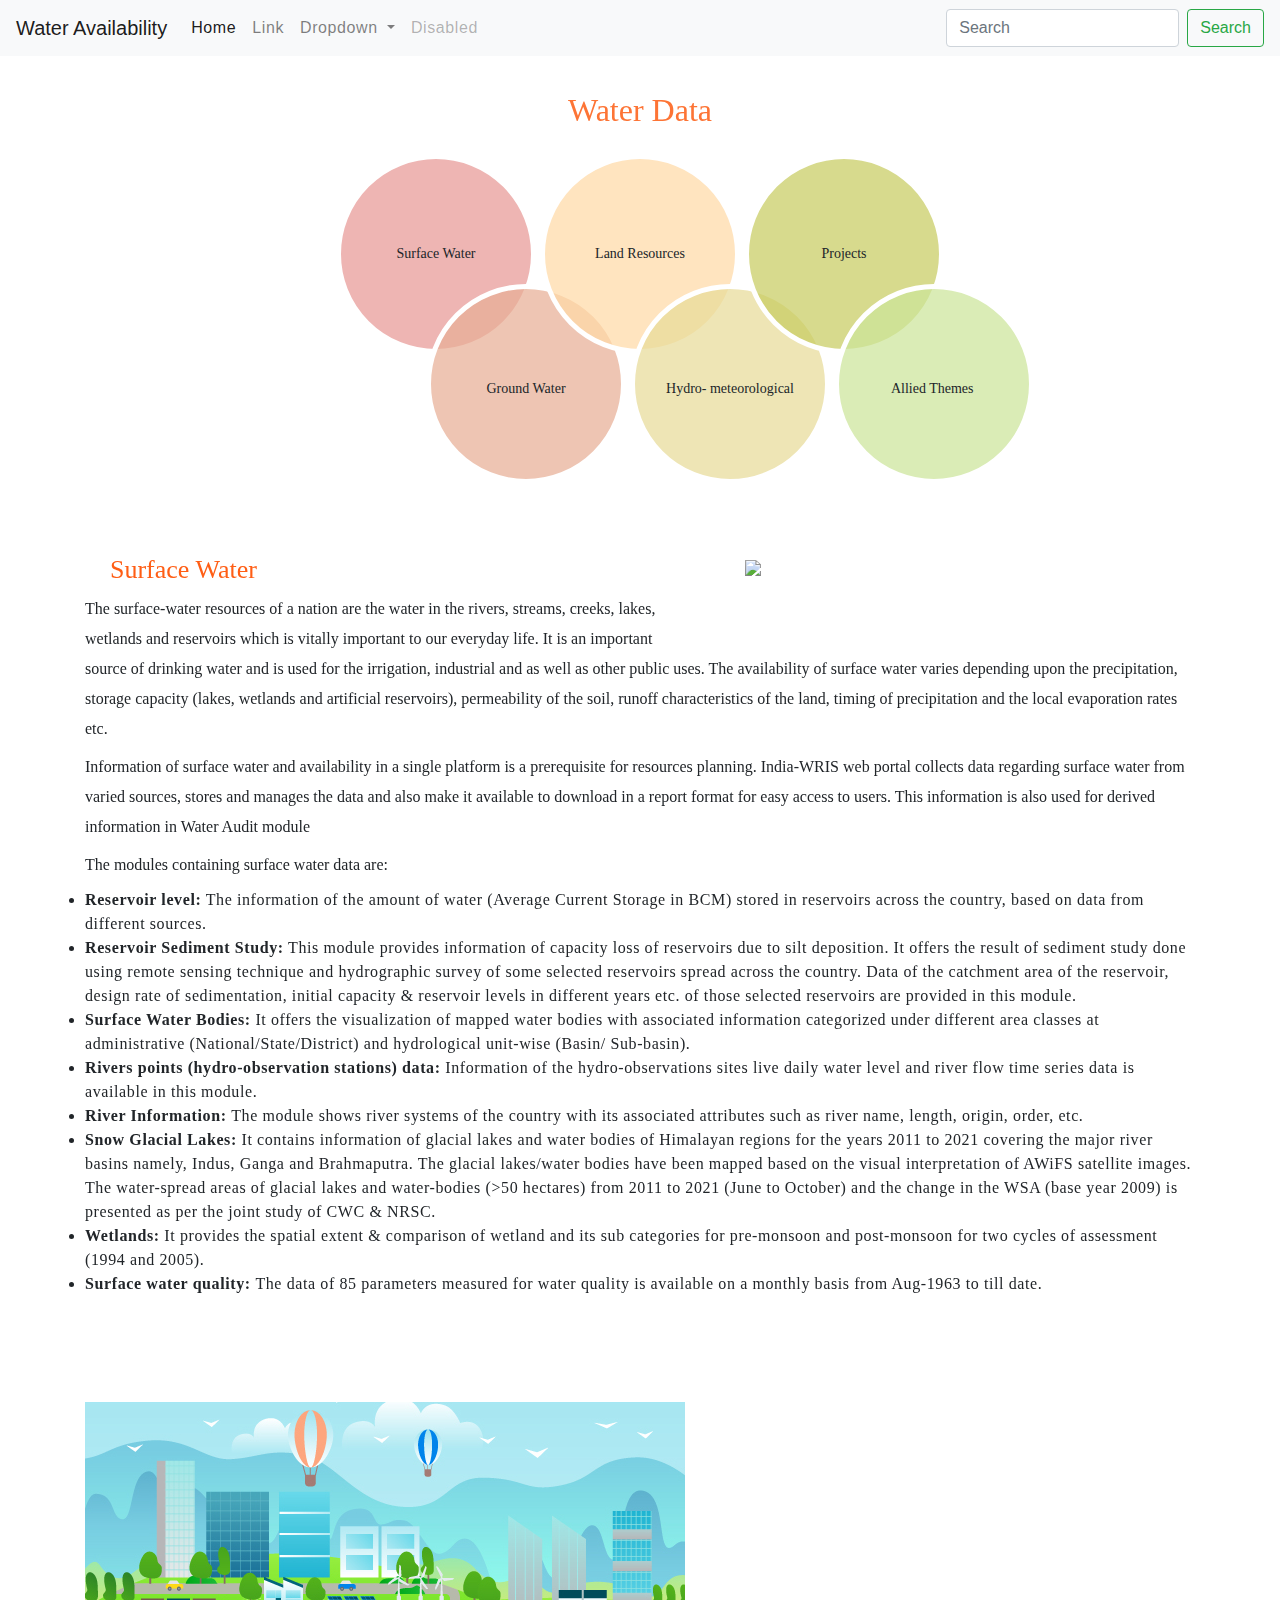
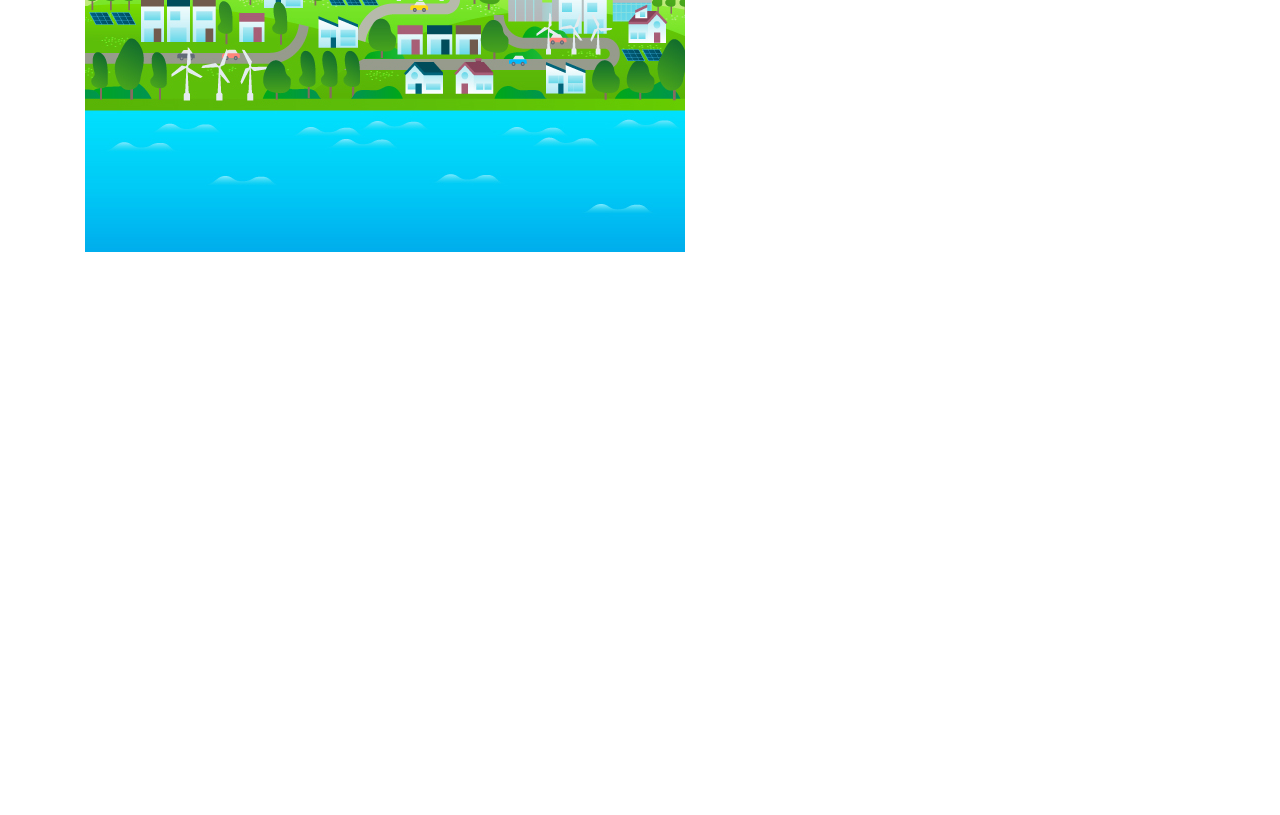
==== index.html @ 542f9ca6 "added groundwater section but not working properly. text are not visible" ====
<!DOCTYPE html>
<html lang="en">
<head>
    <meta charset="UTF-8">
    <meta name="viewport" content="width=device-width, initial-scale=1.0">
    <title>Water Availability</title>
    <link rel="stylesheet" href="styles.css">
    <!-- Bootstrap CSS -->
    <link href="https://stackpath.bootstrapcdn.com/bootstrap/4.5.2/css/bootstrap.min.css" rel="stylesheet">
</head>
<body>
    <!-- Original Navbar -->
    <nav class="navbar navbar-expand-lg navbar-light bg-light">
        <a class="navbar-brand" href="#">Water Availability</a>
        <button class="navbar-toggler" type="button" data-toggle="collapse" data-target="#navbarSupportedContent" aria-controls="navbarSupportedContent" aria-expanded="false" aria-label="Toggle navigation">
            <span class="navbar-toggler-icon"></span>
        </button>

        <div class="collapse navbar-collapse" id="navbarSupportedContent">
            <ul class="navbar-nav mr-auto">
                <li class="nav-item active">
                    <a class="nav-link" href="#">Home <span class="sr-only">(current)</span></a>
                </li>
                <li class="nav-item">
                    <a class="nav-link" href="#">Link</a>
                </li>
                <li class="nav-item dropdown">
                    <a class="nav-link dropdown-toggle" href="#" id="navbarDropdown" role="button" data-toggle="dropdown" aria-haspopup="true" aria-expanded="false">
                    Dropdown
                    </a>
                    <div class="dropdown-menu" aria-labelledby="navbarDropdown">
                        <a class="dropdown-item" href="#">Action</a>
                        <a class="dropdown-item" href="#">Another action</a>
                        <div class="dropdown-divider"></div>
                        <a class="dropdown-item" href="#">Something else here</a>
                    </div>
                </li>
                <li class="nav-item">
                    <a class="nav-link disabled" href="#">Disabled</a>
                </li>
            </ul>
            <form class="form-inline my-2 my-lg-0">
                <input class="form-control mr-sm-2" type="search" placeholder="Search" aria-label="Search">
                <button class="btn btn-outline-success my-2 my-sm-0" type="submit">Search</button>
            </form>
        </div>
    </nav>



    <!-- Image and text Navbar -->

    <section class="comonSection datapage" id="main-content">
        <div class="container">
        <div class="about-us">
        <h5 class="section-title h1 text-center mb-2 text-capitalize aos-init aos-animate" data-aos="fade-up" data-aos-once="true" xss="removed">Water Data</h5>
        
        <div class="waterdata-dynamic">
        <div class="firstwatercircle"><a>Surface Water</a> <a>Land Resources</a> <a>Projects</a></div>
        
        <div class="secondwatercircle"><a>Ground Water</a> <a>Hydro- meteorological</a> <a>Allied Themes&nbsp;</a></div>
        </div>
        
        <figure class="float-right ml-5 mb-2"><img src="assets/images/surface-water.jpg"></figure>
        
        <h5 class="section-title h1 text-left mb-2 text-capitalize aos-init aos-animate" data-aos="fade-up" data-aos-once="true" xss="removed">Surface Water</h5>
        
        <p class="welP text-left mb-2 resentFontPanel aos-init aos-animate" data-aos="fade-up" data-aos-once="true">The surface-water resources of a nation are the water in the rivers, streams, creeks, lakes, wetlands and reservoirs which is vitally important to our everyday life. It is an important source of drinking water and is used for the irrigation, industrial and as well as other public uses. The availability of surface water varies depending upon the precipitation, storage capacity (lakes, wetlands and artificial reservoirs), permeability of the soil, runoff characteristics of the land, timing of precipitation and the local evaporation rates etc.</p>
        
        <p class="welP text-left mb-2 resentFontPanel aos-init aos-animate" data-aos="fade-up" data-aos-once="true">Information of surface water and availability in a single platform is a prerequisite for resources planning. India-WRIS web portal collects data regarding surface water from varied sources, stores and manages the data and also make it available to download in a report format for easy access to users. This information is also used for derived information in Water Audit module</p>
        
        <p class="welP text-left mb-2 resentFontPanel aos-init aos-animate" data-aos="fade-up" data-aos-once="true">The modules containing surface water data are:</p>
        
        <ul class="orange_arrow pd-0">
         <li class="resentFontPanel aos-init aos-animate" data-aos="fade-up" data-aos-once="true"><b>Reservoir level:</b> The information of the amount of water (Average Current Storage in BCM) stored in reservoirs across the country, based on data from different sources.&nbsp;</li>
         <li class="resentFontPanel aos-init aos-animate" data-aos="fade-up" data-aos-once="true"><b>Reservoir Sediment Study:</b> This module provides information of capacity loss of reservoirs due to silt deposition. It offers the result of sediment study done using remote sensing technique and hydrographic survey of some selected reservoirs spread across the country. Data of the catchment area of the reservoir, design rate of sedimentation, initial capacity &amp; reservoir levels in different years etc. of those selected reservoirs are provided in this module.</li>
         <li class="resentFontPanel aos-init aos-animate" data-aos="fade-up" data-aos-once="true"><b>Surface Water Bodies:&nbsp;</b>It offers the visualization of mapped water bodies with associated information categorized under different area classes at administrative (National/State/District) and hydrological unit-wise (Basin/ Sub-basin).</li>
         <li class="resentFontPanel aos-init aos-animate" data-aos="fade-up" data-aos-once="true"><b>Rivers points (hydro-observation stations) data:&nbsp;</b>Information of the hydro-observations sites live daily water level and river flow time series data is available in this module.</li>
         <li class="resentFontPanel aos-init aos-animate" data-aos="fade-up" data-aos-once="true"><b>River Information:&nbsp;</b>The module shows river systems of the country with its associated attributes such as river name, length, origin, order, etc.</li>
         <li class="resentFontPanel aos-init aos-animate" data-aos="fade-up" data-aos-once="true"><b>Snow Glacial Lakes:&nbsp;</b>It contains information of glacial lakes and water bodies of Himalayan regions for the years 2011 to 2021 covering the major river basins namely, Indus, Ganga and Brahmaputra. The glacial lakes/water bodies have been mapped based on the visual interpretation of AWiFS satellite images. The water-spread areas of glacial lakes and water-bodies (&gt;50 hectares) from 2011 to 2021 (June to October) and the change in the WSA (base year 2009) is presented as per the joint study of CWC &amp; NRSC.</li>
         <li class="resentFontPanel aos-init aos-animate" data-aos="fade-up" data-aos-once="true"><b>Wetlands:&nbsp;</b>It provides the spatial extent &amp; comparison of wetland and its sub categories for pre-monsoon and post-monsoon for two cycles of assessment (1994 and 2005).</li>
         <li class="resentFontPanel aos-init aos-animate" data-aos="fade-up" data-aos-once="true"><b>Surface water quality:&nbsp;</b>The data of 85 parameters measured for water quality is available on a monthly basis from Aug-1963 to till date.</li>
        </ul>
        </div>
        </div>
        </section>

        <section class="groundwaterBG">
            <div class="container">
            <div class="about-us">
            <figure class="float-left mr-5 mb-2"><img src="ground_water1.jpg"></figure>
            
            <h5 class="section-title h1 text-left mb-2 text-capitalize aos-init" data-aos="fade-up" data-aos-once="true" xss="removed">Ground water</h5>
            
            <p class="welP text-left mb-2 resentFontPanel aos-init" data-aos="fade-up" data-aos-once="true">Groundwater, water that occurs below the surface of Earth, where it occupies all or part of the void spaces in soils or geologic strata. It is also called subsurface water to distinguish it from surface water.</p>
            
            <p class="welP text-left mb-2 resentFontPanel aos-init" data-aos="fade-up" data-aos-once="true">Groundwater is a secure source of supply and has always been used by most of the economic activities, particularly for urban supply and industrial use. As farmers invest in individual water supply, groundwater becomes a preferred resource option.</p>
            
            <p class="welP text-left mb-2 resentFontPanel aos-init" data-aos="fade-up" data-aos-once="true">Understanding and managing groundwater resources requires the integration of large amounts of high-quality data from different sources. India-WRIS platform serves the purpose of data collection, storage and dissemination of ground water resources through an integrated approach. This data on ground water is also used for derived information in Water Audit module.</p>
            
            <ul class="orange_arrow pd-0">
             <li class="text-white text-left resentFontPanel aos-init" data-aos="fade-up" data-aos-once="true"><b>Ground Water Level:</b> Station wise data populated by central and state ground water departments (CGWB, State-GW and other central agencies) through manual data entry/ telemetric sensors/ Mobile app is available. The data is sub-categorized into State-District-Station wise level report, Seasonal –Yearly – Monthly - Daily Fluctuation, and trends of water level. The live data is updated via telemetry stations. Data is accessed and made available in an integrated approach with WIMS.</li>
             <li class="text-white text-left resentFontPanel aos-init" data-aos="fade-up" data-aos-once="true"><b>Ground Water Quality:</b> Data on quality of ground water assessed with 85 parameters and is available on monthly and yearly basis for a period of May-2000 to till date.</li>
             <li class="text-white text-left resentFontPanel aos-init" data-aos="fade-up" data-aos-once="true"><b>Ground Water Resource </b><strong>Estimation</strong><b>:</b> Data shows the estimates of dynamic ground water resources in terms of annual replenishable ground water resources (recharge), annual ground water draft (utilization) and the percentage of utilization with respect to recharge (stage of development). The assessment units (blocks/watersheds/mandals/firkas) are categorized as Over Exploited, Critical, semi critical, Safe based on Stage of Ground Water Development (Utilization) and the long-term water level trend (generally for the period of 10 years). The GWRE data available for the period 2011, 2013, 2017 and 2020 assessed as per GEC-97 norms.</li>
             <li class="text-white text-left resentFontPanel aos-init" data-aos="fade-up" data-aos-once="true"><b>Groundwater Prospects:</b> This module provides the maps generated on 1:50000 scale, showing information regarding potential areas in terms of ground water availability (both quantity and quality).</li>
             <li class="text-white text-left resentFontPanel aos-init" data-aos="fade-up" data-aos-once="true"><b>Artificial Recharge Structure - Viewer:</b> ARS Module shows the information access of large database pertaining to artificial recharge structures of the country in a structured manner. This platform is designed to populate data related to country’s artificial recharge structures, has been upgraded to allow the approved CGWB users to enter data directly into the module using the login credentials developed and disseminate to public through WRIS web portal.</li>
             <li class="text-white text-left resentFontPanel aos-init" data-aos="fade-up" data-aos-once="true">
             <p><b>Aquifer system (2013):</b> Aquifer carries movable water and is the immediate sources of ground water. Information of country’s hydrogeological based classification into 14 Principal aquifers and 42 Major aquifers is available.</p>
             </li>
             <li class="text-white text-left resentFontPanel aos-init" data-aos="fade-up" data-aos-once="true">
             <p><b>Exploration details/Litholog:</b> The litholog data of 8177 bore locations with 21 parameters is available.</p>
             </li>
            </ul>
            </div>
            </div>
            </section>
    







    <!-- Bootstrap JS -->
    <script src="https://code.jquery.com/jquery-3.5.1.slim.min.js"></script>
    <script src="https://cdn.jsdelivr.net/npm/@popperjs/core@2.5.3/dist/umd/popper.min.js"></script>
    <script src="https://stackpath.bootstrapcdn.com/bootstrap/4.5.2/js/bootstrap.min.js"></script>
</body>
</html>
---- styles.css ----
body {
    font-family: Arial, sans-serif;
    margin: 0;
    padding: 0;
}

.navbar {
    background-color: #333;
    color: #fff;
    padding: 10px 20px;
    text-align: center;
}

.center-image {
    display: block;
    margin: auto;
    height: 50vh;
    width: 100%;
    object-fit: cover;

}



.quote-box {
    background-color: #f0f0f0;
    padding: 20px;
    text-align: center;
    margin-top: 20px;
}

.quote {
    font-family: 'Times New Roman', Times, serif;
    font-style: italic;
    color: #333;
    font-size: 18px;
    text-align: center;
}

.waterdata-dynamic {
    text-align: center;
    margin: 25px auto 0;
    display: table;
}

.comonSection {
    width: 100%;
    position: relative;
    padding: 35px 0;
    font-family: Cambria, Georgia, serif;
}

.waterdata-dynamic a {
    width: 200px;
    height: 200px;
    border-radius: 100px;
    color: #000;
    line-height: 200px;
    display: inline-block;
    background: #ffc800;
    text-decoration: none;
    font-size: 14px;
    word-break: break-all;
    transition: all 0.5s ease;
    border: 5px solid #fff;
}


.waterdata-dynamic .firstwatercircle a:nth-child(2) {
    background: rgb(255 217 166 / 72%);
    z-index: 1;
    position: relative;
}
.waterdata-dynamic a:hover {
    transform: scale(1.1);
}
.waterdata-dynamic .firstwatercircle a {
    line-height: 190px;
}
a:not([href]):hover {
    color: inherit;
    text-decoration: none;
}
a, a:hover {
    text-decoration: none;
    outline: 0;
}
a:not([href]) {
    color: inherit;
    text-decoration: none;
}
a:hover {
    color: #0056b3;
    text-decoration: underline;
}

.waterdata-dynamic .firstwatercircle a:nth-child(1) {
    background: rgb(232 152 150 / 72%);
}

.waterdata-dynamic .firstwatercircle a:nth-child(3) {
    background: rgba(199, 204, 97, 0.72);
    position: relative;
    z-index: 3;
}

.secondwatercircle {
    position: relative;
    top: -70px;
    left: 90px;
}

.waterdata-dynamic .secondwatercircle a:nth-child(1) {
    background: rgb(232 174 149 / 72%);
}
.waterdata-dynamic .secondwatercircle a:nth-child(2) {
    background: rgb(232 219 152 / 72%);
    z-index: 2;
    position: relative;
}
.waterdata-dynamic .secondwatercircle a:nth-child(3) {
    background: rgb(204 228 154 / 72%);
    position: relative;
    z-index: 4;
}


html, body, div, span, applet, object, iframe, h1, h2, h3, h4, h5, h6, p, blockquote, pre, a, abbr, acronym, address, big, cite, code, del, dfn, em, font, img, ins, kbd, q, s, samp, small, strike, strong, sub, sup, tt, var, dl, dt, dd, ol, ul, li, fieldset, form, label, legend, caption, tbody, tfoot, thead, tr, th, td {
    font-weight: 500;
    margin: 0;
    padding: 0;
    letter-spacing: 0.6;
}
* {
    -webkit-box-sizing: border-box;
    -moz-box-sizing: border-box;
    box-sizing: border-box;
    position: relative;
}
*, :after, :before {
    box-sizing: inherit;
}
*, ::after, ::before {
    box-sizing: border-box;
}

div {
    display: block;
    unicode-bidi: isolate;
}
.comonSection {
    width: 100%;
    position: relative;
    padding: 35px 0;
    font-family: Cambria, Georgia, serif;
}
body {
    font-family: 'Playfair Display', serif;
    background-color: #ececec;
    float: left;
    position: relative;
    width: 100%;
    color: #000;
    margin: 0;
    font-size: 16px;
}

body {
    margin: 0;
    font-family: -apple-system, BlinkMacSystemFont, "Segoe UI", Roboto, "Helvetica Neue", Arial, "Noto Sans", sans-serif, "Apple Color Emoji", "Segoe UI Emoji", "Segoe UI Symbol", "Noto Color Emoji";
    font-size: 1rem;
    font-weight: 400;
    line-height: 1.5;
    color: #212529;
    text-align: left;
    background-color: #fff;
}
:root {
    --blue: #007bff;
    --indigo: #6610f2;
    --purple: #6f42c1;
    --pink: #e83e8c;
    --red: #dc3545;
    --orange: #fd7e14;
    --yellow: #ffc107;
    --green: #28a745;
    --teal: #20c997;
    --cyan: #17a2b8;
    --white: #fff;
    --gray: #6c757d;
    --gray-dark: #343a40;
    --primary: #007bff;
    --secondary: #6c757d;
    --success: #28a745;
    --info: #17a2b8;
    --warning: #ffc107;
    --danger: #dc3545;
    --light: #f8f9fa;
    --dark: #343a40;
    --breakpoint-xs: 0;
    --breakpoint-sm: 576px;
    --breakpoint-md: 768px;
    --breakpoint-lg: 1025px;
    --breakpoint-xl: 1200px;
    --font-family-sans-serif: -apple-system, BlinkMacSystemFont, "Segoe UI", Roboto, "Helvetica Neue", Arial, "Noto Sans", sans-serif, "Apple Color Emoji", "Segoe UI Emoji", "Segoe UI Symbol", "Noto Color Emoji";
    --font-family-monospace: SFMono-Regular, Menlo, Monaco, Consolas, "Liberation Mono", "Courier New", monospace;
}
injected stylesheet
:host, :root {
    --rem: 16;
}
html {
    font-family: sans-serif;
    line-height: 1.15;
    -webkit-text-size-adjust: 100%;
    -webkit-tap-highlight-color: transparent;
}
*, :after, :before {
    box-sizing: inherit;
}
*, ::after, ::before {
    box-sizing: border-box;
}
*, :after, :before {
    box-sizing: inherit;
}
*, ::after, ::before {
    box-sizing: border-box;
}

h5.section-title.h1.text-left.mb-2.text-capitalize {
    font-size: 26px;
    color: #ff5e15;
    margin-left: 25px;
}
[data-aos^=fade][data-aos^=fade].aos-animate {
    opacity: 1;
    transform: translateZ(0);
}
h5.section-title.h1 {
    color: #fd7435;
}
[data-aos][data-aos][data-aos-easing=linear], body[data-aos-easing=linear] [data-aos] {
    transition-timing-function: cubic-bezier(.25,.25,.75,.75);
}
[data-aos][data-aos][data-aos-duration="600"], body[data-aos-duration="600"] [data-aos] {
    transition-duration: .6s;
}
[data-aos^=fade][data-aos^=fade] {
    opacity: 0;
    transition-property: opacity, transform;
}

[data-aos^=fade][data-aos^=fade].aos-animate {
    opacity: 1;
    transform: translateZ(0);
}
[data-aos][data-aos][data-aos-easing=linear], body[data-aos-easing=linear] [data-aos] {
    transition-timing-function: cubic-bezier(.25,.25,.75,.75);
}
[data-aos][data-aos][data-aos-duration="600"], body[data-aos-duration="600"] [data-aos] {
    transition-duration: .6s;
}
[data-aos^=fade][data-aos^=fade] {
    opacity: 0;
    transition-property: opacity, transform;
}
.resentFontPanel {
    font-family: Cambria, Georgia, serif;
}
.welP {
    font-size: 16px;
    text-align: justify !important;
    line-height: 30px;
    letter-spacing: 0;
}

[data-aos=fade-up] {
    transform: translate3d(0, 100px, 0);
}
.text-left {
    text-align: left !important;
}
.mb-2, .my-2 {
    margin-bottom: .5rem !important;
}
p {
    margin: 0 0 10px;
}
p, ul li {
    font-size: 16px;
    letter-spacing: .6px;
    font-weight: 500;
}

html, body, div, span, applet, object, iframe, h1, h2, h3, h4, h5, h6, p, blockquote, pre, a, abbr, acronym, address, big, cite, code, del, dfn, em, font, img, ins, kbd, q, s, samp, small, strike, strong, sub, sup, tt, var, dl, dt, dd, ol, ul, li, fieldset, form, label, legend, caption, tbody, tfoot, thead, tr, th, td {
    font-weight: 500;
    margin: 25;
    padding: 0;
    letter-spacing: 0.6;
}
p {
    margin-top: 0;
    margin-bottom: 1rem;
}
* {
    -webkit-box-sizing: border-box;
    -moz-box-sizing: border-box;
    box-sizing: border-box;
    position: relative;
}
*, :after, :before {
    box-sizing: inherit;
}
*, ::after, ::before {
    box-sizing: border-box;
}
user agent stylesheet
p {
    display: block;
    margin-block-start: 1em;
    margin-block-end: 1em;
    margin-inline-start: 0px;
    margin-inline-end: 0px;
    unicode-bidi: isolate;
}
p {
    display: block;
    margin-block-start: 1em;
    margin-block-end: 1em;
    margin-inline-start: 0px;
    margin-inline-end: 0px;
    unicode-bidi: isolate;
}

.groundwaterBG {
    background: -webkit-linear-gradient(rgba(0, 11, 51, 0.72), rgba(0, 11, 51, 0.72)), url(../images/groundwaterbg.jpg);
    background-size: cover;
    color: #fff;
    width: 100%;
    position: relative;
    padding: 55px 0 35px 0;
    background-attachment: fixed;
    text-align: center;
    clear: both;
}
article, aside, figcaption, figure, footer, header, hgroup, main, nav, section {
    display: block;
}
* {
    -webkit-box-sizing: border-box;
    -moz-box-sizing: border-box;
    box-sizing: border-box;
    position: relative;
}
*, :after, :before {
    box-sizing: inherit;
}
*, ::after, ::before {
    box-sizing: border-box;
}
section {
    display: block;
    unicode-bidi: isolate;
}


.container {
    width: 100%;
    padding-right: 15px;
    padding-left: 15px;
    margin-right: auto;
    margin-left: auto;
}

html, body, div, span, applet, object, iframe, h1, h2, h3, h4, h5, h6, p, blockquote, pre, a, abbr, acronym, address, big, cite, code, del, dfn, em, font, img, ins, kbd, q, s, samp, small, strike, strong, sub, sup, tt, var, dl, dt, dd, ol, ul, li, fieldset, form, label, legend, caption, tbody, tfoot, thead, tr, th, td {
    font-weight: 500;
    margin: 0;
    padding: 0;
    letter-spacing: 0.6;
}
* {
    -webkit-box-sizing: border-box;
    -moz-box-sizing: border-box;
    box-sizing: border-box;
    position: relative;
}
*, :after, :before {
    box-sizing: inherit;
}
*, ::after, ::before {
    box-sizing: border-box;
}
user agent stylesheet
div {
    display: block;
    unicode-bidi: isolate;
}
html, body, div, span, applet, object, iframe, h1, h2, h3, h4, h5, h6, p, blockquote, pre, a, abbr, acronym, address, big, cite, code, del, dfn, em, font, img, ins, kbd, q, s, samp, small, strike, strong, sub, sup, tt, var, dl, dt, dd, ol, ul, li, fieldset, form, label, legend, caption, tbody, tfoot, thead, tr, th, td {
    font-weight: 500;
    margin: 0;
    padding: 0;
    letter-spacing: 0.6;
}
* {
    -webkit-box-sizing: border-box;
    -moz-box-sizing: border-box;
    box-sizing: border-box;
    position: relative;
}
*, :after, :before {
    box-sizing: inherit;
}
*, ::after, ::before {
    box-sizing: border-box;
}
user agent stylesheet
div {
    display: block;
    unicode-bidi: isolate;
}

.about-us figure {
    padding: 0 40px 40px 0;
    width: 450px;
    transition: all 0.5s ease;
    z-index: 1;
    position: relative;
}
.mr-5, .mx-5 {
    margin-right: 3rem !important;
}
.mb-2, .my-2 {
    margin-bottom: .5rem !important;
}
.float-left {
    float: left !important;
}
figure {
    margin: 0 0 1rem;
}
article, aside, figcaption, figure, footer, header, hgroup, main, nav, section {
    display: block;
}
* {
    -webkit-box-sizing: border-box;
    -moz-box-sizing: border-box;
    box-sizing: border-box;
    position: relative;
}
*, :after, :before {
    box-sizing: inherit;
}
*, ::after, ::before {
    box-sizing: border-box;
}
user agent stylesheet
figure {
    display: block;
    margin-block-start: 1em;
    margin-block-end: 1em;
    margin-inline-start: 40px;
    margin-inline-end: 40px;
    unicode-bidi: isolate;
}
h5.section-title.h1.text-left.mb-2.text-capitalize {
    font-size: 26px;
    color: #ff5e15;
}

[data-aos^=fade][data-aos^=fade].aos-animate {
    opacity: 1;
    transform: translateZ(0);
}
h5.section-title.h1 {
    color: #fd7435;
}
[data-aos][data-aos][data-aos-easing=linear], body[data-aos-easing=linear] [data-aos] {
    transition-timing-function: cubic-bezier(.25,.25,.75,.75);
}
[data-aos][data-aos][data-aos-duration="600"], body[data-aos-duration="600"] [data-aos] {
    transition-duration: .6s;
}
[data-aos^=fade][data-aos^=fade] {
    opacity: 0;
    transition-property: opacity, transform;
}
section .section-title {
    text-align: center;
    color: #000000;
    margin-bottom: 30px;
    font-size: 32px;
    text-transform: uppercase;
}
[data-aos=fade-up] {
    transform: translate3d(0, 100px, 0);
}
.text-capitalize {
    text-transform: capitalize !important;
}
.text-left {
    text-align: left !important;
}
.mb-2, .my-2 {
    margin-bottom: .5rem !important;
}
.h1, h1 {
    font-size: 2.5rem;
}
.h1, .h2, .h3, .h4, .h5, .h6, h1, h2, h3, h4, h5, h6 {
    margin-bottom: .5rem;
    font-weight: 500;
    line-height: 1.2;
}
html, body, div, span, applet, object, iframe, h1, h2, h3, h4, h5, h6, p, blockquote, pre, a, abbr, acronym, address, big, cite, code, del, dfn, em, font, img, ins, kbd, q, s, samp, small, strike, strong, sub, sup, tt, var, dl, dt, dd, ol, ul, li, fieldset, form, label, legend, caption, tbody, tfoot, thead, tr, th, td {
    font-weight: 500;
    margin: 0;
    padding: 0;
    letter-spacing: 0.6;
}
.h5, h5 {
    font-size: 1.25rem;
}
h1, h2, h3, h4, h5, h6 {
    margin-top: 0;
    margin-bottom: .5rem;
}
* {
    -webkit-box-sizing: border-box;
    -moz-box-sizing: border-box;
    box-sizing: border-box;
    position: relative;
}
*, :after, :before {
    box-sizing: inherit;
}
*, ::after, ::before {
    box-sizing: border-box;
}
h5 {
    display: block;
    font-size: 0.83em;
    margin-block-start: 1.67em;
    margin-block-end: 1.67em;
    margin-inline-start: 0px;
    margin-inline-end: 0px;
    font-weight: bold;
    unicode-bidi: isolate;
}

[data-aos^=fade][data-aos^=fade].aos-animate {
    opacity: 1;
    transform: translateZ(0);
}
[data-aos][data-aos][data-aos-easing=linear], body[data-aos-easing=linear] [data-aos] {
    transition-timing-function: cubic-bezier(.25,.25,.75,.75);
}
[data-aos][data-aos][data-aos-duration="600"], body[data-aos-duration="600"] [data-aos] {
    transition-duration: .6s;
}
[data-aos^=fade][data-aos^=fade] {
    opacity: 0;
    transition-property: opacity, transform;
}
.resentFontPanel {
    font-family: Cambria, Georgia, serif;
}
.welP {
    font-size: 16px;
    text-align: justify !important;
    line-height: 30px;
    letter-spacing: 0;
}
[data-aos=fade-up] {
    transform: translate3d(0, 100px, 0);
}
.text-left {
    text-align: left !important;
}
.mb-2, .my-2 {
    margin-bottom: .5rem !important;
}
p {
    margin: 0 0 10px;
}
p, ul li {
    font-size: 16px;
    letter-spacing: .6px;
    font-weight: 500;
}
html, body, div, span, applet, object, iframe, h1, h2, h3, h4, h5, h6, p, blockquote, pre, a, abbr, acronym, address, big, cite, code, del, dfn, em, font, img, ins, kbd, q, s, samp, small, strike, strong, sub, sup, tt, var, dl, dt, dd, ol, ul, li, fieldset, form, label, legend, caption, tbody, tfoot, thead, tr, th, td {
    font-weight: 500;
    margin: 0;
    padding: 0;
    letter-spacing: 0.6;
}
p {
    margin-top: 0;
    margin-bottom: 1rem;
}
* {
    -webkit-box-sizing: border-box;
    -moz-box-sizing: border-box;
    box-sizing: border-box;
    position: relative;
}
*, :after, :before {
    box-sizing: inherit;
}
*, ::after, ::before {
    box-sizing: border-box;
}
user agent stylesheet
p {
    display: block;
    margin-block-start: 1em;
    margin-block-end: 1em;
    margin-inline-start: 0px;
    margin-inline-end: 0px;
    unicode-bidi: isolate;
}



user agent stylesheet
section {
    display: block;
    unicode-bidi: isolate;
}
html, body, div, span, applet, object, iframe, h1, h2, h3, h4, h5, h6, p, blockquote, pre, a, abbr, acronym, address, big, cite, code, del, dfn, em, font, img, ins, kbd, q, s, samp, small, strike, strong, sub, sup, tt, var, dl, dt, dd, ol, ul, li, fieldset, form, label, legend, caption, tbody, tfoot, thead, tr, th, td {
    font-weight: 500;
    margin: 0;
    padding: 0;
    letter-spacing: 0.6;
}
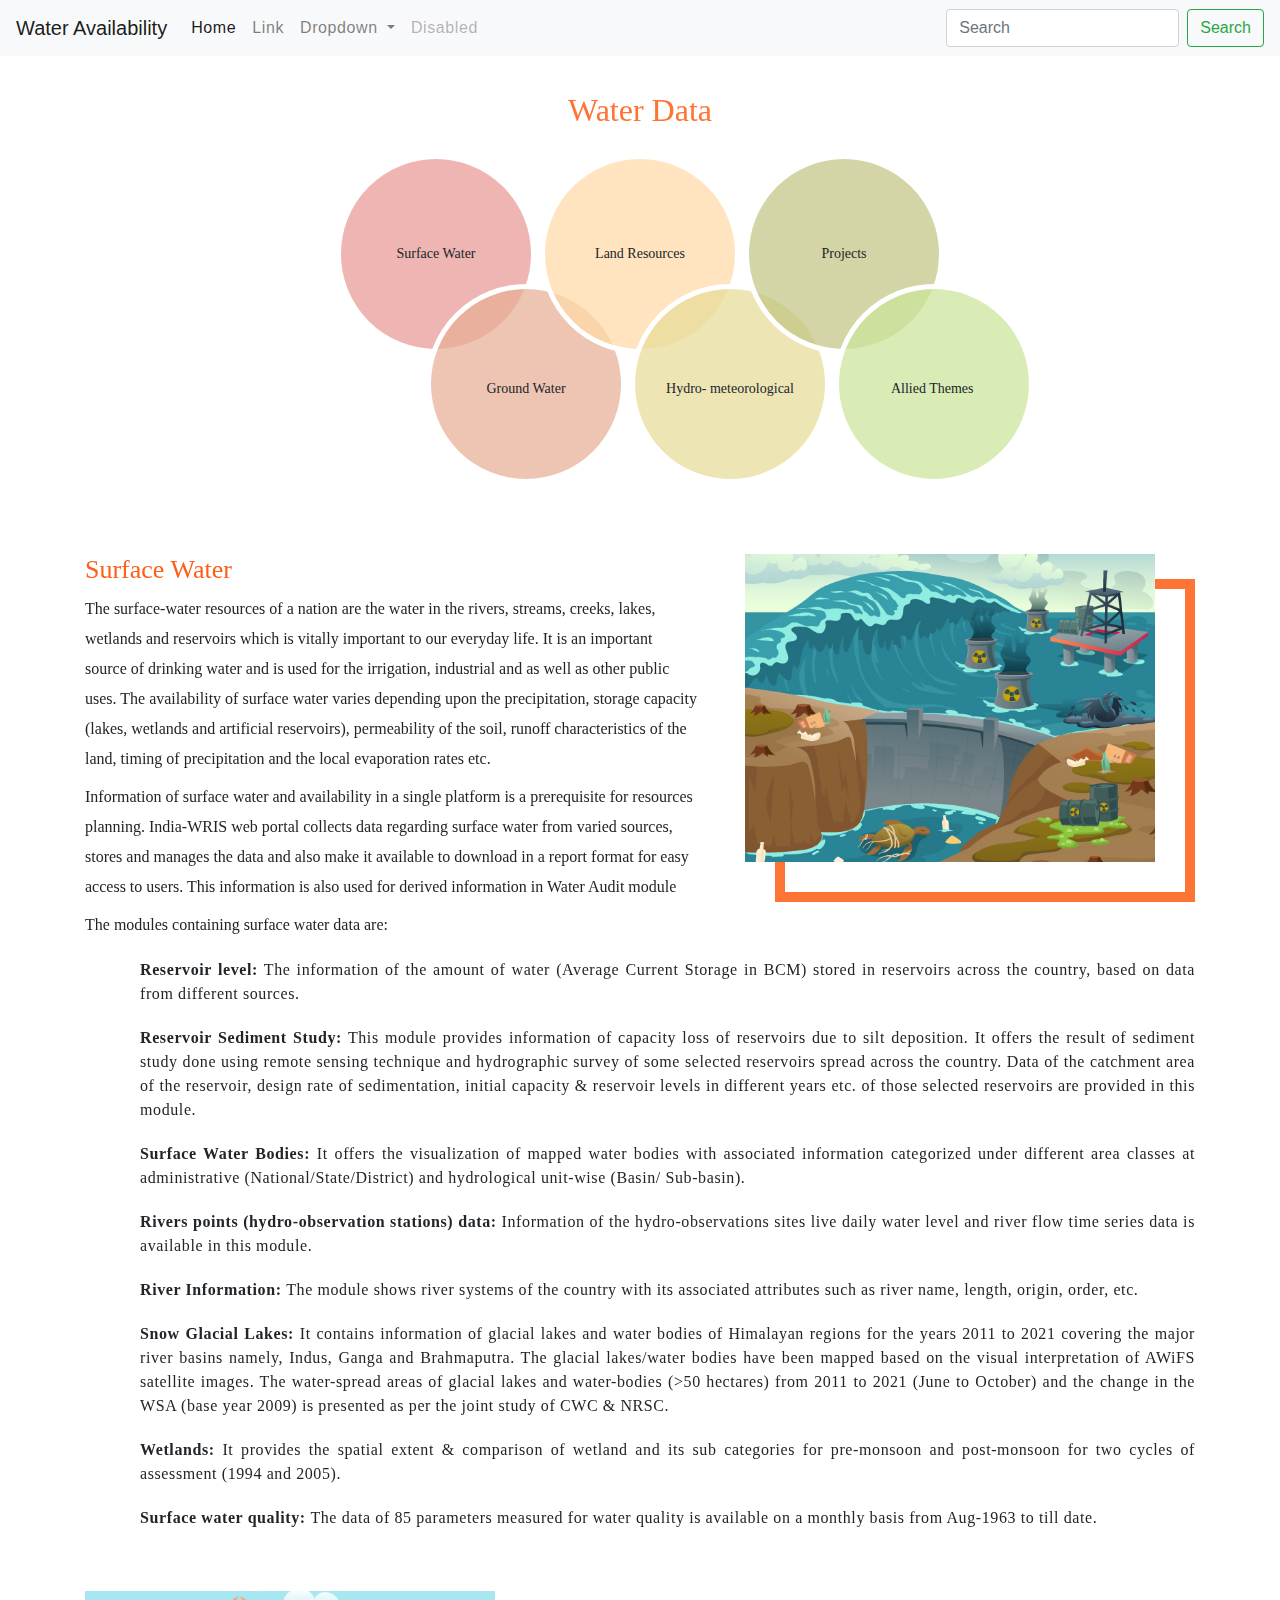
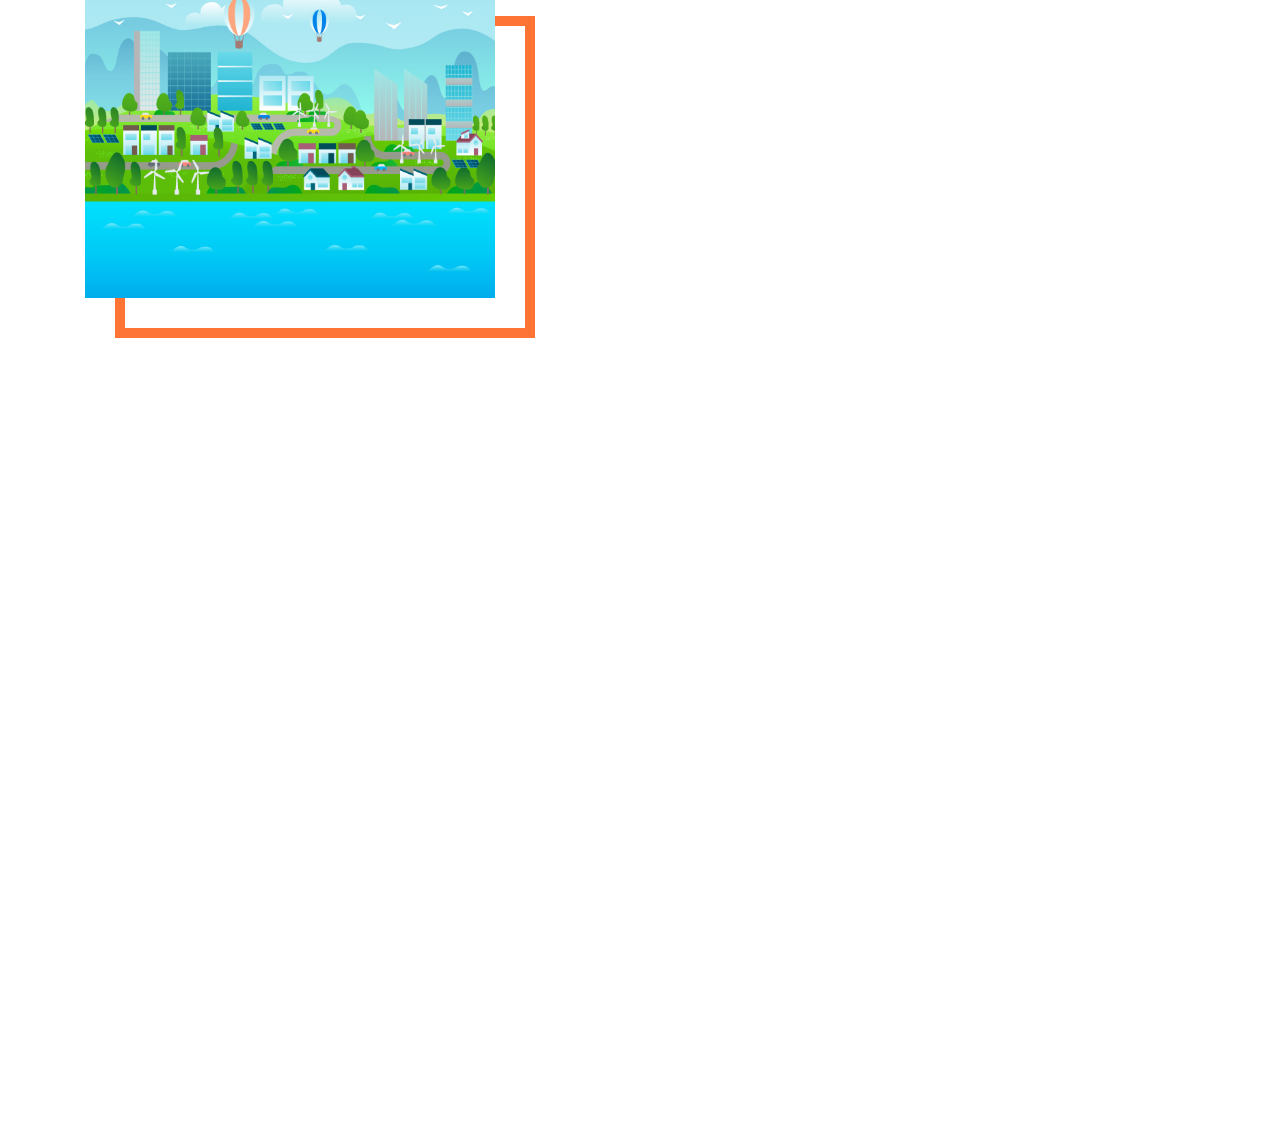
==== commit 0bd3406a: "rewrote the css part but the first navigation bar color is missing and so as the front image. but co" ====
--- a/index.html
+++ b/index.html
@@ -4,9 +4,18 @@
     <meta charset="UTF-8">
     <meta name="viewport" content="width=device-width, initial-scale=1.0">
     <title>Water Availability</title>
+    
+    <style type="text/css">.swal-icon--error{border-color:#f27474;-webkit-animation:animateErrorIcon .5s;animation:animateErrorIcon .5s}.swal-icon--error__x-mark{position:relative;display:block;-webkit-animation:animateXMark .5s;animation:animateXMark .5s}.swal-icon--error__line{position:absolute;height:5px;width:47px;background-color:#f27474;display:block;top:37px;border-radius:2px}.swal-icon--error__line--left{-webkit-transform:rotate(45deg);transform:rotate(45deg);left:17px}.swal-icon--error__line--right{-webkit-transform:rotate(-45deg);transform:rotate(-45deg);right:16px}@-webkit-keyframes animateErrorIcon{0%{-webkit-transform:rotateX(100deg);transform:rotateX(100deg);opacity:0}to{-webkit-transform:rotateX(0deg);transform:rotateX(0deg);opacity:1}}@keyframes animateErrorIcon{0%{-webkit-transform:rotateX(100deg);transform:rotateX(100deg);opacity:0}to{-webkit-transform:rotateX(0deg);transform:rotateX(0deg);opacity:1}}@-webkit-keyframes animateXMark{0%{-webkit-transform:scale(.4);transform:scale(.4);margin-top:26px;opacity:0}50%{-webkit-transform:scale(.4);transform:scale(.4);margin-top:26px;opacity:0}80%{-webkit-transform:scale(1.15);transform:scale(1.15);margin-top:-6px}to{-webkit-transform:scale(1);transform:scale(1);margin-top:0;opacity:1}}@keyframes animateXMark{0%{-webkit-transform:scale(.4);transform:scale(.4);margin-top:26px;opacity:0}50%{-webkit-transform:scale(.4);transform:scale(.4);margin-top:26px;opacity:0}80%{-webkit-transform:scale(1.15);transform:scale(1.15);margin-top:-6px}to{-webkit-transform:scale(1);transform:scale(1);margin-top:0;opacity:1}}.swal-icon--warning{border-color:#f8bb86;-webkit-animation:pulseWarning .75s infinite alternate;animation:pulseWarning .75s infinite alternate}.swal-icon--warning__body{width:5px;height:47px;top:10px;border-radius:2px;margin-left:-2px}.swal-icon--warning__body,.swal-icon--warning__dot{position:absolute;left:50%;background-color:#f8bb86}.swal-icon--warning__dot{width:7px;height:7px;border-radius:50%;margin-left:-4px;bottom:-11px}@-webkit-keyframes pulseWarning{0%{border-color:#f8d486}to{border-color:#f8bb86}}@keyframes pulseWarning{0%{border-color:#f8d486}to{border-color:#f8bb86}}.swal-icon--success{border-color:#a5dc86}.swal-icon--success:after,.swal-icon--success:before{content:"";border-radius:50%;position:absolute;width:60px;height:120px;background:#fff;-webkit-transform:rotate(45deg);transform:rotate(45deg)}.swal-icon--success:before{border-radius:120px 0 0 120px;top:-7px;left:-33px;-webkit-transform:rotate(-45deg);transform:rotate(-45deg);-webkit-transform-origin:60px 60px;transform-origin:60px 60px}.swal-icon--success:after{border-radius:0 120px 120px 0;top:-11px;left:30px;-webkit-transform:rotate(-45deg);transform:rotate(-45deg);-webkit-transform-origin:0 60px;transform-origin:0 60px;-webkit-animation:rotatePlaceholder 4.25s ease-in;animation:rotatePlaceholder 4.25s ease-in}.swal-icon--success__ring{width:80px;height:80px;border:4px solid hsla(98,55%,69%,.2);border-radius:50%;box-sizing:content-box;position:absolute;left:-4px;top:-4px;z-index:2}.swal-icon--success__hide-corners{width:5px;height:90px;background-color:#fff;padding:1px;position:absolute;left:28px;top:8px;z-index:1;-webkit-transform:rotate(-45deg);transform:rotate(-45deg)}.swal-icon--success__line{height:5px;background-color:#a5dc86;display:block;border-radius:2px;position:absolute;z-index:2}.swal-icon--success__line--tip{width:25px;left:14px;top:46px;-webkit-transform:rotate(45deg);transform:rotate(45deg);-webkit-animation:animateSuccessTip .75s;animation:animateSuccessTip .75s}.swal-icon--success__line--long{width:47px;right:8px;top:38px;-webkit-transform:rotate(-45deg);transform:rotate(-45deg);-webkit-animation:animateSuccessLong .75s;animation:animateSuccessLong .75s}@-webkit-keyframes rotatePlaceholder{0%{-webkit-transform:rotate(-45deg);transform:rotate(-45deg)}5%{-webkit-transform:rotate(-45deg);transform:rotate(-45deg)}12%{-webkit-transform:rotate(-405deg);transform:rotate(-405deg)}to{-webkit-transform:rotate(-405deg);transform:rotate(-405deg)}}@keyframes rotatePlaceholder{0%{-webkit-transform:rotate(-45deg);transform:rotate(-45deg)}5%{-webkit-transform:rotate(-45deg);transform:rotate(-45deg)}12%{-webkit-transform:rotate(-405deg);transform:rotate(-405deg)}to{-webkit-transform:rotate(-405deg);transform:rotate(-405deg)}}@-webkit-keyframes animateSuccessTip{0%{width:0;left:1px;top:19px}54%{width:0;left:1px;top:19px}70%{width:50px;left:-8px;top:37px}84%{width:17px;left:21px;top:48px}to{width:25px;left:14px;top:45px}}@keyframes animateSuccessTip{0%{width:0;left:1px;top:19px}54%{width:0;left:1px;top:19px}70%{width:50px;left:-8px;top:37px}84%{width:17px;left:21px;top:48px}to{width:25px;left:14px;top:45px}}@-webkit-keyframes animateSuccessLong{0%{width:0;right:46px;top:54px}65%{width:0;right:46px;top:54px}84%{width:55px;right:0;top:35px}to{width:47px;right:8px;top:38px}}@keyframes animateSuccessLong{0%{width:0;right:46px;top:54px}65%{width:0;right:46px;top:54px}84%{width:55px;right:0;top:35px}to{width:47px;right:8px;top:38px}}.swal-icon--info{border-color:#c9dae1}.swal-icon--info:before{width:5px;height:29px;bottom:17px;border-radius:2px;margin-left:-2px}.swal-icon--info:after,.swal-icon--info:before{content:"";position:absolute;left:50%;background-color:#c9dae1}.swal-icon--info:after{width:7px;height:7px;border-radius:50%;margin-left:-3px;top:19px}.swal-icon{width:80px;height:80px;border-width:4px;border-style:solid;border-radius:50%;padding:0;position:relative;box-sizing:content-box;margin:20px auto}.swal-icon:first-child{margin-top:32px}.swal-icon--custom{width:auto;height:auto;max-width:100%;border:none;border-radius:0}.swal-icon img{max-width:100%;max-height:100%}.swal-title{color:rgba(0,0,0,.65);font-weight:600;text-transform:none;position:relative;display:block;padding:13px 16px;font-size:27px;line-height:normal;text-align:center;margin-bottom:0}.swal-title:first-child{margin-top:26px}.swal-title:not(:first-child){padding-bottom:0}.swal-title:not(:last-child){margin-bottom:13px}.swal-text{font-size:16px;position:relative;float:none;line-height:normal;vertical-align:top;text-align:left;display:inline-block;margin:0;padding:0 10px;font-weight:400;color:rgba(0,0,0,.64);max-width:calc(100% - 20px);overflow-wrap:break-word;box-sizing:border-box}.swal-text:first-child{margin-top:45px}.swal-text:last-child{margin-bottom:45px}.swal-footer{text-align:right;padding-top:13px;margin-top:13px;padding:13px 16px;border-radius:inherit;border-top-left-radius:0;border-top-right-radius:0}.swal-button-container{margin:5px;display:inline-block;position:relative}.swal-button{background-color:#7cd1f9;color:#fff;border:none;box-shadow:none;border-radius:5px;font-weight:600;font-size:14px;padding:10px 24px;margin:0;cursor:pointer}.swal-button:not([disabled]):hover{background-color:#78cbf2}.swal-button:active{background-color:#70bce0}.swal-button:focus{outline:none;box-shadow:0 0 0 1px #fff,0 0 0 3px rgba(43,114,165,.29)}.swal-button[disabled]{opacity:.5;cursor:default}.swal-button::-moz-focus-inner{border:0}.swal-button--cancel{color:#555;background-color:#efefef}.swal-button--cancel:not([disabled]):hover{background-color:#e8e8e8}.swal-button--cancel:active{background-color:#d7d7d7}.swal-button--cancel:focus{box-shadow:0 0 0 1px #fff,0 0 0 3px rgba(116,136,150,.29)}.swal-button--danger{background-color:#e64942}.swal-button--danger:not([disabled]):hover{background-color:#df4740}.swal-button--danger:active{background-color:#cf423b}.swal-button--danger:focus{box-shadow:0 0 0 1px #fff,0 0 0 3px rgba(165,43,43,.29)}.swal-content{padding:0 20px;margin-top:20px;font-size:medium}.swal-content:last-child{margin-bottom:20px}.swal-content__input,.swal-content__textarea{-webkit-appearance:none;background-color:#fff;border:none;font-size:14px;display:block;box-sizing:border-box;width:100%;border:1px solid rgba(0,0,0,.14);padding:10px 13px;border-radius:2px;transition:border-color .2s}.swal-content__input:focus,.swal-content__textarea:focus{outline:none;border-color:#6db8ff}.swal-content__textarea{resize:vertical}.swal-button--loading{color:transparent}.swal-button--loading~.swal-button__loader{opacity:1}.swal-button__loader{position:absolute;height:auto;width:43px;z-index:2;left:50%;top:50%;-webkit-transform:translateX(-50%) translateY(-50%);transform:translateX(-50%) translateY(-50%);text-align:center;pointer-events:none;opacity:0}.swal-button__loader div{display:inline-block;float:none;vertical-align:baseline;width:9px;height:9px;padding:0;border:none;margin:2px;opacity:.4;border-radius:7px;background-color:hsla(0,0%,100%,.9);transition:background .2s;-webkit-animation:swal-loading-anim 1s infinite;animation:swal-loading-anim 1s infinite}.swal-button__loader div:nth-child(3n+2){-webkit-animation-delay:.15s;animation-delay:.15s}.swal-button__loader div:nth-child(3n+3){-webkit-animation-delay:.3s;animation-delay:.3s}@-webkit-keyframes swal-loading-anim{0%{opacity:.4}20%{opacity:.4}50%{opacity:1}to{opacity:.4}}@keyframes swal-loading-anim{0%{opacity:.4}20%{opacity:.4}50%{opacity:1}to{opacity:.4}}.swal-overlay{position:fixed;top:0;bottom:0;left:0;right:0;text-align:center;font-size:0;overflow-y:auto;background-color:rgba(0,0,0,.4);z-index:10000;pointer-events:none;opacity:0;transition:opacity .3s}.swal-overlay:before{content:" ";display:inline-block;vertical-align:middle;height:100%}.swal-overlay--show-modal{opacity:1;pointer-events:auto}.swal-overlay--show-modal .swal-modal{opacity:1;pointer-events:auto;box-sizing:border-box;-webkit-animation:showSweetAlert .3s;animation:showSweetAlert .3s;will-change:transform}.swal-modal{width:478px;opacity:0;pointer-events:none;background-color:#fff;text-align:center;border-radius:5px;position:static;margin:20px auto;display:inline-block;vertical-align:middle;-webkit-transform:scale(1);transform:scale(1);-webkit-transform-origin:50% 50%;transform-origin:50% 50%;z-index:10001;transition:opacity .2s,-webkit-transform .3s;transition:transform .3s,opacity .2s;transition:transform .3s,opacity .2s,-webkit-transform .3s}@media (max-width:500px){.swal-modal{width:calc(100% - 20px)}}@-webkit-keyframes showSweetAlert{0%{-webkit-transform:scale(1);transform:scale(1)}1%{-webkit-transform:scale(.5);transform:scale(.5)}45%{-webkit-transform:scale(1.05);transform:scale(1.05)}80%{-webkit-transform:scale(.95);transform:scale(.95)}to{-webkit-transform:scale(1);transform:scale(1)}}@keyframes showSweetAlert{0%{-webkit-transform:scale(1);transform:scale(1)}1%{-webkit-transform:scale(.5);transform:scale(.5)}45%{-webkit-transform:scale(1.05);transform:scale(1.05)}80%{-webkit-transform:scale(.95);transform:scale(.95)}to{-webkit-transform:scale(1);transform:scale(1)}}</style>
     <link rel="stylesheet" href="styles.css">
+
     <!-- Bootstrap CSS -->
     <link href="https://stackpath.bootstrapcdn.com/bootstrap/4.5.2/css/bootstrap.min.css" rel="stylesheet">
+    <script language="javascript" type="text/javascript">
+        function showFrame () {
+            var e = document.getElementById("if1");
+            e.style.visibility = "visible" ;
+        }
+        </script>
 </head>
 <body>
     <!-- Original Navbar -->
@@ -61,7 +70,7 @@
         <div class="secondwatercircle"><a>Ground Water</a> <a>Hydro- meteorological</a> <a>Allied Themes&nbsp;</a></div>
         </div>
         
-        <figure class="float-right ml-5 mb-2"><img src="assets/images/surface-water.jpg"></figure>
+        <figure class="float-right ml-5 mb-2"><img src="surface-water.jpg"></figure>
         
         <h5 class="section-title h1 text-left mb-2 text-capitalize aos-init aos-animate" data-aos="fade-up" data-aos-once="true" xss="removed">Surface Water</h5>
         
--- a/styles.css
+++ b/styles.css
@@ -1,170 +1,19 @@
 body {
-    font-family: Arial, sans-serif;
+    font-family: 'Playfair Display', serif;
+    background-color: #ececec;
+    float: left;
+    position: relative;
+    width: 100%;
+    color: #000;
     margin: 0;
-    padding: 0;
-}
-
-.navbar {
-    background-color: #333;
-    color: #fff;
-    padding: 10px 20px;
-    text-align: center;
-}
-
-.center-image {
-    display: block;
-    margin: auto;
-    height: 50vh;
-    width: 100%;
-    object-fit: cover;
-
-}
-
-
-
-.quote-box {
-    background-color: #f0f0f0;
-    padding: 20px;
-    text-align: center;
-    margin-top: 20px;
-}
-
-.quote {
-    font-family: 'Times New Roman', Times, serif;
-    font-style: italic;
-    color: #333;
-    font-size: 18px;
-    text-align: center;
-}
-
-.waterdata-dynamic {
-    text-align: center;
-    margin: 25px auto 0;
-    display: table;
-}
-
-.comonSection {
-    width: 100%;
-    position: relative;
-    padding: 35px 0;
-    font-family: Cambria, Georgia, serif;
-}
-
-.waterdata-dynamic a {
-    width: 200px;
-    height: 200px;
-    border-radius: 100px;
-    color: #000;
-    line-height: 200px;
-    display: inline-block;
-    background: #ffc800;
-    text-decoration: none;
-    font-size: 14px;
-    word-break: break-all;
-    transition: all 0.5s ease;
-    border: 5px solid #fff;
-}
-
-
-.waterdata-dynamic .firstwatercircle a:nth-child(2) {
-    background: rgb(255 217 166 / 72%);
-    z-index: 1;
-    position: relative;
-}
-.waterdata-dynamic a:hover {
-    transform: scale(1.1);
-}
-.waterdata-dynamic .firstwatercircle a {
-    line-height: 190px;
-}
-a:not([href]):hover {
-    color: inherit;
-    text-decoration: none;
-}
-a, a:hover {
-    text-decoration: none;
-    outline: 0;
-}
-a:not([href]) {
-    color: inherit;
-    text-decoration: none;
-}
-a:hover {
-    color: #0056b3;
-    text-decoration: underline;
-}
-
-.waterdata-dynamic .firstwatercircle a:nth-child(1) {
-    background: rgb(232 152 150 / 72%);
-}
-
-.waterdata-dynamic .firstwatercircle a:nth-child(3) {
-    background: rgba(199, 204, 97, 0.72);
-    position: relative;
-    z-index: 3;
-}
-
-.secondwatercircle {
-    position: relative;
-    top: -70px;
-    left: 90px;
-}
-
-.waterdata-dynamic .secondwatercircle a:nth-child(1) {
-    background: rgb(232 174 149 / 72%);
-}
-.waterdata-dynamic .secondwatercircle a:nth-child(2) {
-    background: rgb(232 219 152 / 72%);
-    z-index: 2;
-    position: relative;
-}
-.waterdata-dynamic .secondwatercircle a:nth-child(3) {
-    background: rgb(204 228 154 / 72%);
-    position: relative;
-    z-index: 4;
-}
-
-
+    font-size: 16px;
+}
 html, body, div, span, applet, object, iframe, h1, h2, h3, h4, h5, h6, p, blockquote, pre, a, abbr, acronym, address, big, cite, code, del, dfn, em, font, img, ins, kbd, q, s, samp, small, strike, strong, sub, sup, tt, var, dl, dt, dd, ol, ul, li, fieldset, form, label, legend, caption, tbody, tfoot, thead, tr, th, td {
     font-weight: 500;
     margin: 0;
     padding: 0;
     letter-spacing: 0.6;
 }
-* {
-    -webkit-box-sizing: border-box;
-    -moz-box-sizing: border-box;
-    box-sizing: border-box;
-    position: relative;
-}
-*, :after, :before {
-    box-sizing: inherit;
-}
-*, ::after, ::before {
-    box-sizing: border-box;
-}
-
-div {
-    display: block;
-    unicode-bidi: isolate;
-}
-.comonSection {
-    width: 100%;
-    position: relative;
-    padding: 35px 0;
-    font-family: Cambria, Georgia, serif;
-}
-body {
-    font-family: 'Playfair Display', serif;
-    background-color: #ececec;
-    float: left;
-    position: relative;
-    width: 100%;
-    color: #000;
-    margin: 0;
-    font-size: 16px;
-}
-
 body {
     margin: 0;
     font-family: -apple-system, BlinkMacSystemFont, "Segoe UI", Roboto, "Helvetica Neue", Arial, "Noto Sans", sans-serif, "Apple Color Emoji", "Segoe UI Emoji", "Segoe UI Symbol", "Noto Color Emoji";
@@ -174,6 +23,57 @@
     color: #212529;
     text-align: left;
     background-color: #fff;
+}
+
+.navbar {
+    background-color: #333;
+    color: #fff;
+    padding: 10px 20px;
+    text-align: center;
+}
+
+.center-image {
+    display: block;
+    margin: auto;
+    height: 50vh;
+    width: 100%;
+    object-fit: cover;
+
+}
+
+
+
+.quote-box {
+    background-color: #f0f0f0;
+    padding: 20px;
+    text-align: center;
+    margin-top: 20px;
+}
+
+.quote {
+    font-family: 'Times New Roman', Times, serif;
+    font-style: italic;
+    color: #333;
+    font-size: 18px;
+    text-align: center;
+}
+
+* {
+    -webkit-box-sizing: border-box;
+    -moz-box-sizing: border-box;
+    box-sizing: border-box;
+    position: relative;
+}
+*, :after, :before {
+    box-sizing: inherit;
+}
+*, ::after, ::before {
+    box-sizing: border-box;
+}
+user agent stylesheet
+body {
+    display: block;
+    margin: 8px;
 }
 :root {
     --blue: #007bff;
@@ -205,165 +105,40 @@
     --font-family-sans-serif: -apple-system, BlinkMacSystemFont, "Segoe UI", Roboto, "Helvetica Neue", Arial, "Noto Sans", sans-serif, "Apple Color Emoji", "Segoe UI Emoji", "Segoe UI Symbol", "Noto Color Emoji";
     --font-family-monospace: SFMono-Regular, Menlo, Monaco, Consolas, "Liberation Mono", "Courier New", monospace;
 }
-injected stylesheet
-:host, :root {
-    --rem: 16;
-}
-html {
-    font-family: sans-serif;
-    line-height: 1.15;
-    -webkit-text-size-adjust: 100%;
-    -webkit-tap-highlight-color: transparent;
-}
-*, :after, :before {
-    box-sizing: inherit;
-}
-*, ::after, ::before {
-    box-sizing: border-box;
-}
-*, :after, :before {
-    box-sizing: inherit;
-}
-*, ::after, ::before {
-    box-sizing: border-box;
-}
-
-h5.section-title.h1.text-left.mb-2.text-capitalize {
-    font-size: 26px;
-    color: #ff5e15;
-    margin-left: 25px;
-}
-[data-aos^=fade][data-aos^=fade].aos-animate {
-    opacity: 1;
-    transform: translateZ(0);
-}
-h5.section-title.h1 {
-    color: #fd7435;
-}
-[data-aos][data-aos][data-aos-easing=linear], body[data-aos-easing=linear] [data-aos] {
-    transition-timing-function: cubic-bezier(.25,.25,.75,.75);
-}
-[data-aos][data-aos][data-aos-duration="600"], body[data-aos-duration="600"] [data-aos] {
-    transition-duration: .6s;
-}
-[data-aos^=fade][data-aos^=fade] {
-    opacity: 0;
-    transition-property: opacity, transform;
-}
-
-[data-aos^=fade][data-aos^=fade].aos-animate {
-    opacity: 1;
-    transform: translateZ(0);
-}
-[data-aos][data-aos][data-aos-easing=linear], body[data-aos-easing=linear] [data-aos] {
-    transition-timing-function: cubic-bezier(.25,.25,.75,.75);
-}
-[data-aos][data-aos][data-aos-duration="600"], body[data-aos-duration="600"] [data-aos] {
-    transition-duration: .6s;
-}
-[data-aos^=fade][data-aos^=fade] {
-    opacity: 0;
-    transition-property: opacity, transform;
-}
-.resentFontPanel {
+.animat {
+    overflow: hidden;
+    -webkit-transition: all 0.5s ease;
+    -moz-transition: all 0.5s ease;
+    -o-transition: all 0.5s ease;
+    -ms-transition: all 0.5s ease;
+    transition: all 0.5s ease;
+}
+
+.datapage {
+    background: url(../images/arches.png);
+}
+.comonSection {
+    width: 100%;
+    position: relative;
+    padding: 35px 0;
     font-family: Cambria, Georgia, serif;
 }
-.welP {
-    font-size: 16px;
-    text-align: justify !important;
-    line-height: 30px;
-    letter-spacing: 0;
-}
-
-[data-aos=fade-up] {
-    transform: translate3d(0, 100px, 0);
-}
-.text-left {
-    text-align: left !important;
-}
-.mb-2, .my-2 {
-    margin-bottom: .5rem !important;
-}
-p {
-    margin: 0 0 10px;
-}
-p, ul li {
-    font-size: 16px;
-    letter-spacing: .6px;
-    font-weight: 500;
-}
-
-html, body, div, span, applet, object, iframe, h1, h2, h3, h4, h5, h6, p, blockquote, pre, a, abbr, acronym, address, big, cite, code, del, dfn, em, font, img, ins, kbd, q, s, samp, small, strike, strong, sub, sup, tt, var, dl, dt, dd, ol, ul, li, fieldset, form, label, legend, caption, tbody, tfoot, thead, tr, th, td {
-    font-weight: 500;
-    margin: 25;
-    padding: 0;
-    letter-spacing: 0.6;
-}
-p {
-    margin-top: 0;
-    margin-bottom: 1rem;
-}
-* {
-    -webkit-box-sizing: border-box;
-    -moz-box-sizing: border-box;
-    box-sizing: border-box;
-    position: relative;
-}
-*, :after, :before {
-    box-sizing: inherit;
-}
-*, ::after, ::before {
-    box-sizing: border-box;
-}
-user agent stylesheet
-p {
-    display: block;
-    margin-block-start: 1em;
-    margin-block-end: 1em;
-    margin-inline-start: 0px;
-    margin-inline-end: 0px;
-    unicode-bidi: isolate;
-}
-p {
-    display: block;
-    margin-block-start: 1em;
-    margin-block-end: 1em;
-    margin-inline-start: 0px;
-    margin-inline-end: 0px;
-    unicode-bidi: isolate;
-}
-
-.groundwaterBG {
-    background: -webkit-linear-gradient(rgba(0, 11, 51, 0.72), rgba(0, 11, 51, 0.72)), url(../images/groundwaterbg.jpg);
-    background-size: cover;
-    color: #fff;
+article, aside, figcaption, figure, footer, header, hgroup, main, nav, section {
+    display: block;
+}
+
+section {
+    display: block;
+    unicode-bidi: isolate;
+}
+.datapage:before {
+    position: absolute;
+    content: "";
+    background: rgb(255 255 255 / 15%);
     width: 100%;
-    position: relative;
-    padding: 55px 0 35px 0;
-    background-attachment: fixed;
-    text-align: center;
-    clear: both;
-}
-article, aside, figcaption, figure, footer, header, hgroup, main, nav, section {
-    display: block;
-}
-* {
-    -webkit-box-sizing: border-box;
-    -moz-box-sizing: border-box;
-    box-sizing: border-box;
-    position: relative;
-}
-*, :after, :before {
-    box-sizing: inherit;
-}
-*, ::after, ::before {
-    box-sizing: border-box;
-}
-section {
-    display: block;
-    unicode-bidi: isolate;
-}
-
+    height: 100%;
+    top: 0;
+}
 
 .container {
     width: 100%;
@@ -373,101 +148,6 @@
     margin-left: auto;
 }
 
-html, body, div, span, applet, object, iframe, h1, h2, h3, h4, h5, h6, p, blockquote, pre, a, abbr, acronym, address, big, cite, code, del, dfn, em, font, img, ins, kbd, q, s, samp, small, strike, strong, sub, sup, tt, var, dl, dt, dd, ol, ul, li, fieldset, form, label, legend, caption, tbody, tfoot, thead, tr, th, td {
-    font-weight: 500;
-    margin: 0;
-    padding: 0;
-    letter-spacing: 0.6;
-}
-* {
-    -webkit-box-sizing: border-box;
-    -moz-box-sizing: border-box;
-    box-sizing: border-box;
-    position: relative;
-}
-*, :after, :before {
-    box-sizing: inherit;
-}
-*, ::after, ::before {
-    box-sizing: border-box;
-}
-user agent stylesheet
-div {
-    display: block;
-    unicode-bidi: isolate;
-}
-html, body, div, span, applet, object, iframe, h1, h2, h3, h4, h5, h6, p, blockquote, pre, a, abbr, acronym, address, big, cite, code, del, dfn, em, font, img, ins, kbd, q, s, samp, small, strike, strong, sub, sup, tt, var, dl, dt, dd, ol, ul, li, fieldset, form, label, legend, caption, tbody, tfoot, thead, tr, th, td {
-    font-weight: 500;
-    margin: 0;
-    padding: 0;
-    letter-spacing: 0.6;
-}
-* {
-    -webkit-box-sizing: border-box;
-    -moz-box-sizing: border-box;
-    box-sizing: border-box;
-    position: relative;
-}
-*, :after, :before {
-    box-sizing: inherit;
-}
-*, ::after, ::before {
-    box-sizing: border-box;
-}
-user agent stylesheet
-div {
-    display: block;
-    unicode-bidi: isolate;
-}
-
-.about-us figure {
-    padding: 0 40px 40px 0;
-    width: 450px;
-    transition: all 0.5s ease;
-    z-index: 1;
-    position: relative;
-}
-.mr-5, .mx-5 {
-    margin-right: 3rem !important;
-}
-.mb-2, .my-2 {
-    margin-bottom: .5rem !important;
-}
-.float-left {
-    float: left !important;
-}
-figure {
-    margin: 0 0 1rem;
-}
-article, aside, figcaption, figure, footer, header, hgroup, main, nav, section {
-    display: block;
-}
-* {
-    -webkit-box-sizing: border-box;
-    -moz-box-sizing: border-box;
-    box-sizing: border-box;
-    position: relative;
-}
-*, :after, :before {
-    box-sizing: inherit;
-}
-*, ::after, ::before {
-    box-sizing: border-box;
-}
-user agent stylesheet
-figure {
-    display: block;
-    margin-block-start: 1em;
-    margin-block-end: 1em;
-    margin-inline-start: 40px;
-    margin-inline-end: 40px;
-    unicode-bidi: isolate;
-}
-h5.section-title.h1.text-left.mb-2.text-capitalize {
-    font-size: 26px;
-    color: #ff5e15;
-}
-
 [data-aos^=fade][data-aos^=fade].aos-animate {
     opacity: 1;
     transform: translateZ(0);
@@ -498,8 +178,8 @@
 .text-capitalize {
     text-transform: capitalize !important;
 }
-.text-left {
-    text-align: left !important;
+.text-center {
+    text-align: center !important;
 }
 .mb-2, .my-2 {
     margin-bottom: .5rem !important;
@@ -512,30 +192,12 @@
     font-weight: 500;
     line-height: 1.2;
 }
-html, body, div, span, applet, object, iframe, h1, h2, h3, h4, h5, h6, p, blockquote, pre, a, abbr, acronym, address, big, cite, code, del, dfn, em, font, img, ins, kbd, q, s, samp, small, strike, strong, sub, sup, tt, var, dl, dt, dd, ol, ul, li, fieldset, form, label, legend, caption, tbody, tfoot, thead, tr, th, td {
-    font-weight: 500;
-    margin: 0;
-    padding: 0;
-    letter-spacing: 0.6;
-}
 .h5, h5 {
     font-size: 1.25rem;
 }
 h1, h2, h3, h4, h5, h6 {
     margin-top: 0;
     margin-bottom: .5rem;
-}
-* {
-    -webkit-box-sizing: border-box;
-    -moz-box-sizing: border-box;
-    box-sizing: border-box;
-    position: relative;
-}
-*, :after, :before {
-    box-sizing: inherit;
-}
-*, ::after, ::before {
-    box-sizing: border-box;
 }
 h5 {
     display: block;
@@ -547,20 +209,172 @@
     font-weight: bold;
     unicode-bidi: isolate;
 }
-
+.waterdata-dynamic {
+    text-align: center;
+    margin: 25px auto 0;
+    display: table;
+}
+.waterdata-dynamic .firstwatercircle a:nth-child(1) {
+    background: rgb(232 152 150 / 72%);
+}
+.waterdata-dynamic .firstwatercircle a {
+    line-height: 190px;
+}
+.waterdata-dynamic a {
+    width: 200px;
+    height: 200px;
+    border-radius: 100px;
+    color: #000;
+    line-height: 200px;
+    display: inline-block;
+    background: #ffc800;
+    text-decoration: none;
+    font-size: 14px;
+    word-break: break-all;
+    transition: all 0.5s ease;
+    border: 5px solid #fff;
+}
+a:not([href]) {
+    color: inherit;
+    text-decoration: none;
+}
+a, a:hover {
+    text-decoration: none;
+    outline: 0;
+}
+a {
+    color: #007bff;
+    text-decoration: none;
+    background-color: transparent;
+}
+.waterdata-dynamic .firstwatercircle a:nth-child(2) {
+    background: rgb(255 217 166 / 72%);
+    z-index: 1;
+    position: relative;
+}
+.waterdata-dynamic a:hover {
+    transform: scale(1.1);
+}
+.waterdata-dynamic .firstwatercircle a {
+    line-height: 190px;
+}
+.waterdata-dynamic a {
+    width: 200px;
+    height: 200px;
+    border-radius: 100px;
+    color: #000;
+    line-height: 200px;
+    display: inline-block;
+    background: #ffc800;
+    text-decoration: none;
+    font-size: 14px;
+    word-break: break-all;
+    transition: all 0.5s ease;
+    border: 5px solid #fff;
+}
+a:not([href]) {
+    color: inherit;
+    text-decoration: none;
+}
+a, a:hover {
+    text-decoration: none;
+    outline: 0;
+}
+.waterdata-dynamic .firstwatercircle a:nth-child(3) {
+    background: rgb(194 197 131 / 72%);
+    position: relative;
+    z-index: 3;
+}
+.secondwatercircle {
+    position: relative;
+    top: -70px;
+    left: 90px;
+}
+.waterdata-dynamic .secondwatercircle a:nth-child(1) {
+    background: rgb(232 174 149 / 72%);
+}
+.waterdata-dynamic .secondwatercircle a:nth-child(2) {
+    background: rgb(232 219 152 / 72%);
+    z-index: 2;
+    position: relative;
+}
+.waterdata-dynamic .secondwatercircle a:nth-child(3) {
+    background: rgb(204 228 154 / 72%);
+    position: relative;
+    z-index: 4;
+}
+.about-us figure {
+    padding: 0 40px 40px 0;
+    width: 450px;
+    transition: all 0.5s ease;
+    z-index: 1;
+    position: relative;
+}
+.ml-5, .mx-5 {
+    margin-left: 3rem !important;
+}
+.mb-2, .my-2 {
+    margin-bottom: .5rem !important;
+}
+.float-right {
+    float: right !important;
+}
+figure {
+    margin: 0 0 1rem;
+}
+figure {
+    display: block;
+    margin-block-start: 1em;
+    margin-block-end: 1em;
+    margin-inline-start: 40px;
+    margin-inline-end: 40px;
+    unicode-bidi: isolate;
+}
+.about-us figure::before {
+    right: 0;
+    bottom: 0;
+    top: 25px;
+    left: 30px;
+    position: absolute;
+    content: "";
+    border: 10px solid #fd7435;
+}
+.about-us figure img {
+    position: relative;
+    transition: all 0.5s ease;
+}
+img {
+    max-width: 100%;
+    -webkit-user-drag: none;
+}
+img {
+    vertical-align: middle;
+    border-style: none;
+}
+img {
+    overflow-clip-margin: content-box;
+    overflow: clip;
+}
+h5.section-title.h1.text-left.mb-2.text-capitalize {
+    font-size: 26px;
+    color: #ff5e15;
+}
 [data-aos^=fade][data-aos^=fade].aos-animate {
     opacity: 1;
     transform: translateZ(0);
 }
-[data-aos][data-aos][data-aos-easing=linear], body[data-aos-easing=linear] [data-aos] {
-    transition-timing-function: cubic-bezier(.25,.25,.75,.75);
-}
-[data-aos][data-aos][data-aos-duration="600"], body[data-aos-duration="600"] [data-aos] {
-    transition-duration: .6s;
-}
-[data-aos^=fade][data-aos^=fade] {
-    opacity: 0;
-    transition-property: opacity, transform;
+h5.section-title.h1 {
+    color: #fd7435;
+}
+section .section-title {
+    text-align: center;
+    color: #000000;
+    margin-bottom: 30px;
+    font-size: 32px;
+    text-transform: uppercase;
+}
+[data-aos=fade-up] {
+    transform: translate3d(0, 100px, 0);
 }
 .resentFontPanel {
     font-family: Cambria, Georgia, serif;
@@ -571,14 +385,8 @@
     line-height: 30px;
     letter-spacing: 0;
 }
-[data-aos=fade-up] {
-    transform: translate3d(0, 100px, 0);
-}
 .text-left {
     text-align: left !important;
-}
-.mb-2, .my-2 {
-    margin-bottom: .5rem !important;
 }
 p {
     margin: 0 0 10px;
@@ -588,29 +396,10 @@
     letter-spacing: .6px;
     font-weight: 500;
 }
-html, body, div, span, applet, object, iframe, h1, h2, h3, h4, h5, h6, p, blockquote, pre, a, abbr, acronym, address, big, cite, code, del, dfn, em, font, img, ins, kbd, q, s, samp, small, strike, strong, sub, sup, tt, var, dl, dt, dd, ol, ul, li, fieldset, form, label, legend, caption, tbody, tfoot, thead, tr, th, td {
-    font-weight: 500;
-    margin: 0;
-    padding: 0;
-    letter-spacing: 0.6;
-}
 p {
     margin-top: 0;
     margin-bottom: 1rem;
 }
-* {
-    -webkit-box-sizing: border-box;
-    -moz-box-sizing: border-box;
-    box-sizing: border-box;
-    position: relative;
-}
-*, :after, :before {
-    box-sizing: inherit;
-}
-*, ::after, ::before {
-    box-sizing: border-box;
-}
-user agent stylesheet
 p {
     display: block;
     margin-block-start: 1em;
@@ -619,17 +408,77 @@
     margin-inline-end: 0px;
     unicode-bidi: isolate;
 }
-
-
-
-user agent stylesheet
-section {
-    display: block;
-    unicode-bidi: isolate;
-}
-html, body, div, span, applet, object, iframe, h1, h2, h3, h4, h5, h6, p, blockquote, pre, a, abbr, acronym, address, big, cite, code, del, dfn, em, font, img, ins, kbd, q, s, samp, small, strike, strong, sub, sup, tt, var, dl, dt, dd, ol, ul, li, fieldset, form, label, legend, caption, tbody, tfoot, thead, tr, th, td {
-    font-weight: 500;
-    margin: 0;
-    padding: 0;
-    letter-spacing: 0.6;
+ul, ol, dl {
+    padding-left: 0;
+}
+dl, ol, ul {
+    margin-top: 0;
+    margin-bottom: 1rem;
+}
+ul {
+    display: block;
+    list-style-type: disc;
+    margin-block-start: 1em;
+    margin-block-end: 1em;
+    margin-inline-start: 0px;
+    margin-inline-end: 0px;
+    padding-inline-start: 40px;
+    unicode-bidi: isolate;
+}
+
+.orange_arrow li {
+    position: relative;
+    padding: 10px 0 10px 15px;
+    text-align: justify !important;
+}
+.resentFontPanel {
+    font-family: Cambria, Georgia, serif;
+}
+ul li {
+    list-style-type: none;
+}
+li {
+    display: list-item;
+    text-align: -webkit-match-parent;
+    unicode-bidi: isolate;
+}
+
+.orange_arrow li:after {
+    content: '\f061';
+    font-family: FontAwesome;
+    font-size: 12px;
+    position: absolute;
+    left: 0;
+    top: 13px;
+    color: #ff5e15;
+}
+
+
+
+
+
+
+
+
+injected stylesheet
+:host, :root {
+    --rem: 16;
+}
+html {
+    font-family: sans-serif;
+    line-height: 1.15;
+    -webkit-text-size-adjust: 100%;
+    -webkit-tap-highlight-color: transparent;
+}
+*, :after, :before {
+    box-sizing: inherit;
+}
+*, ::after, ::before {
+    box-sizing: border-box;
+}
+*, :after, :before {
+    box-sizing: inherit;
+}
+*, ::after, ::before {
+    box-sizing: border-box;
 }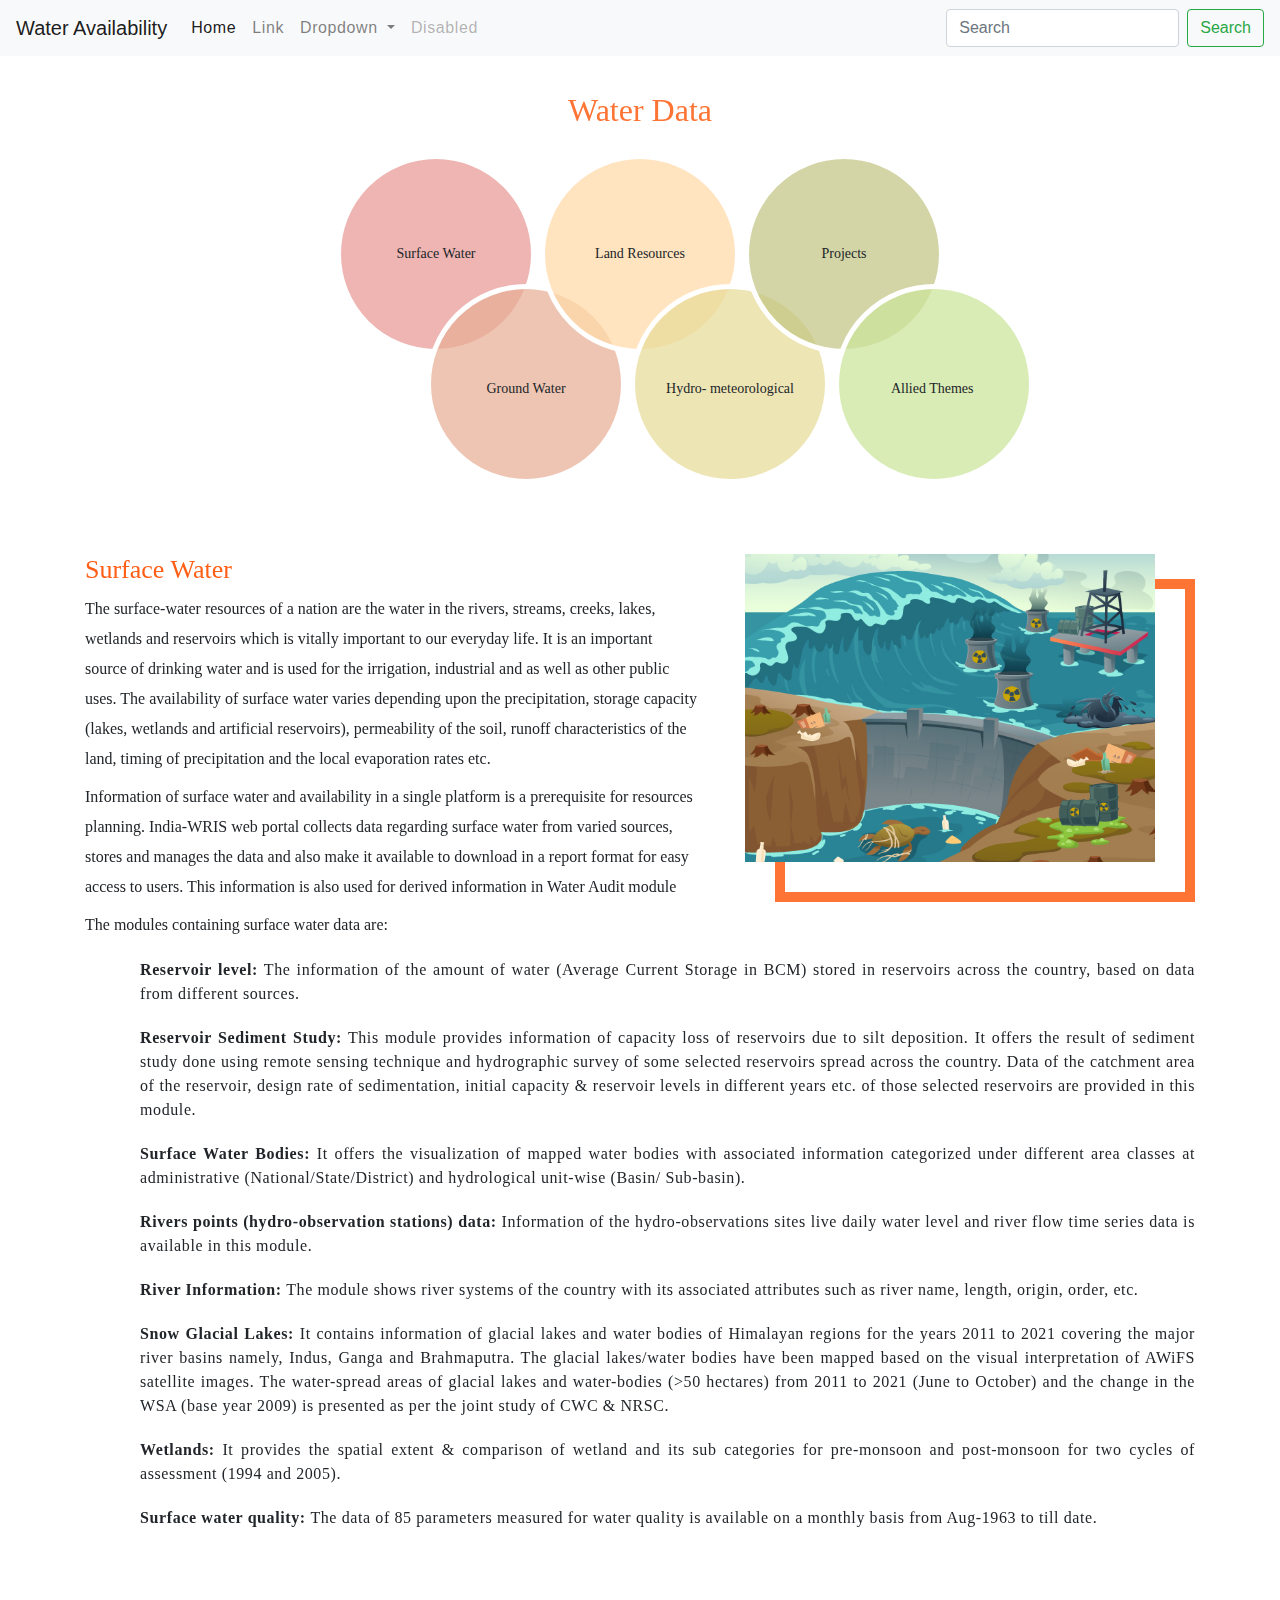
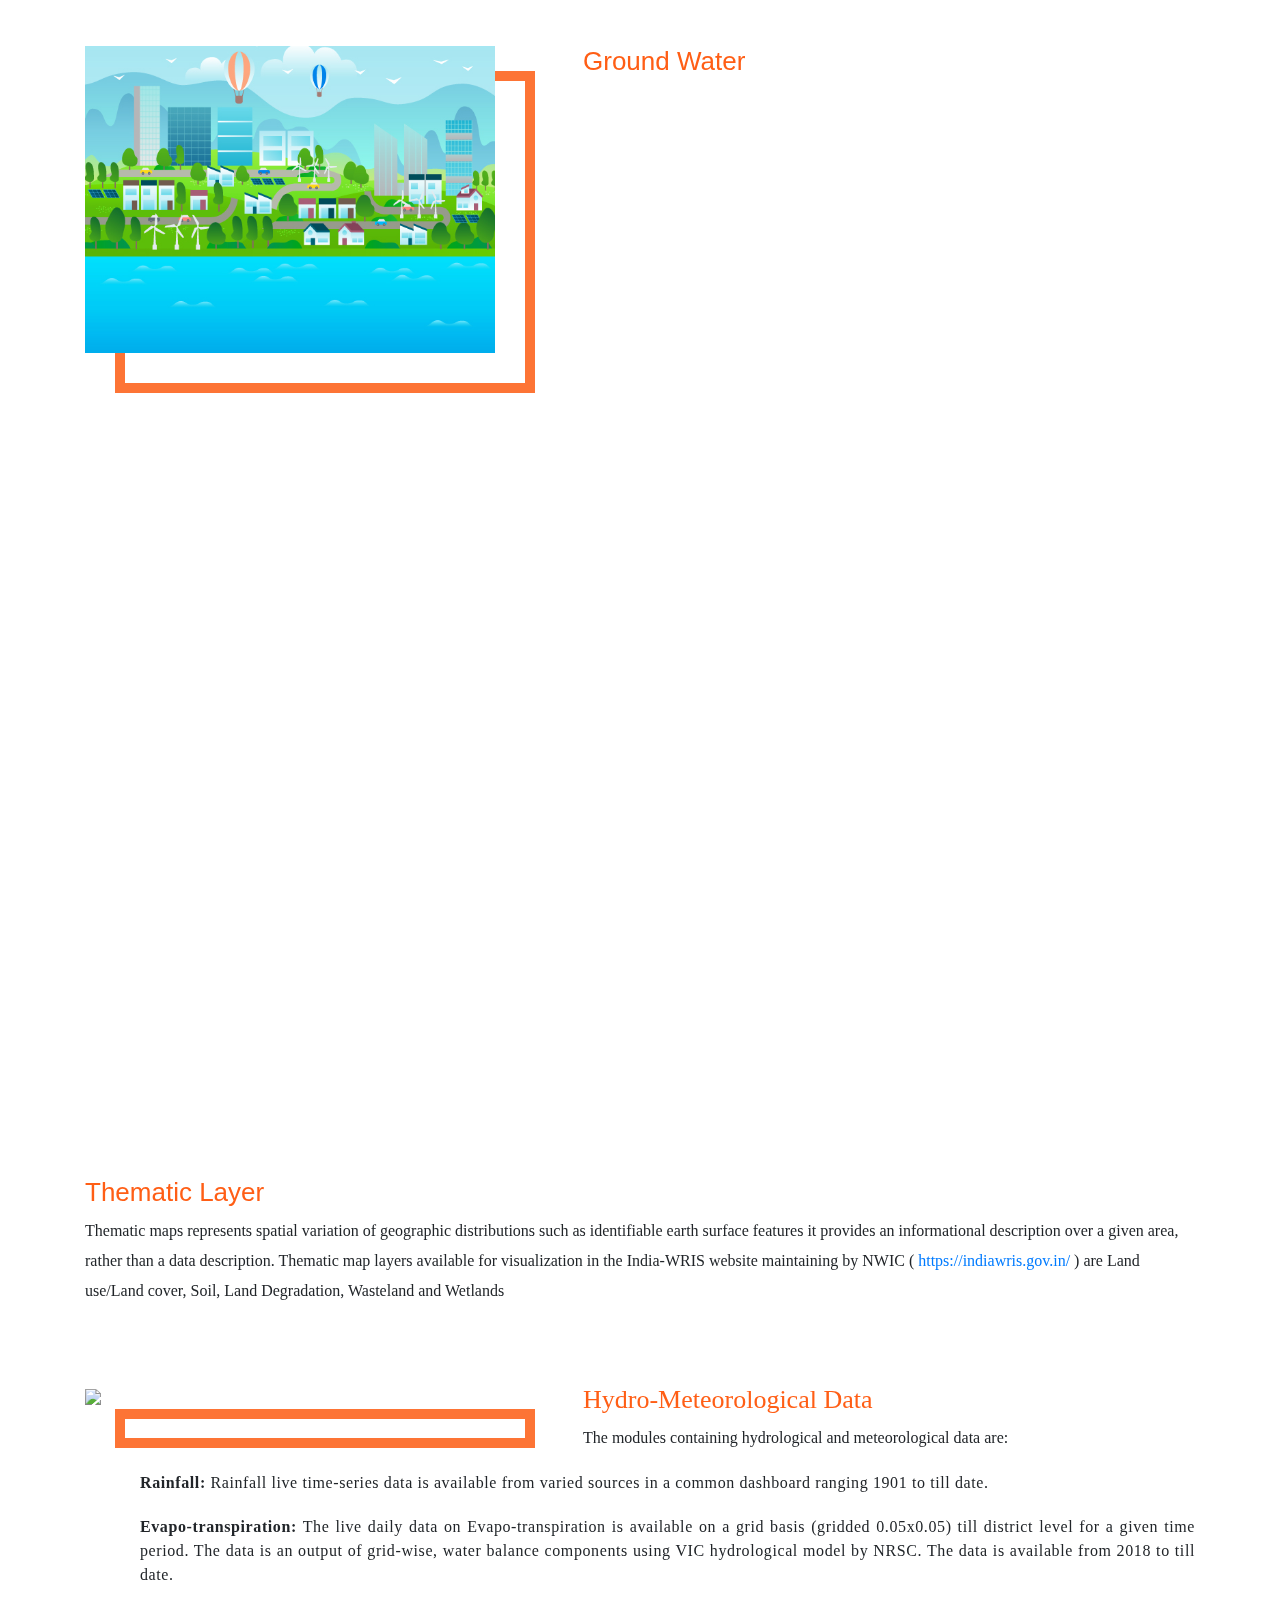
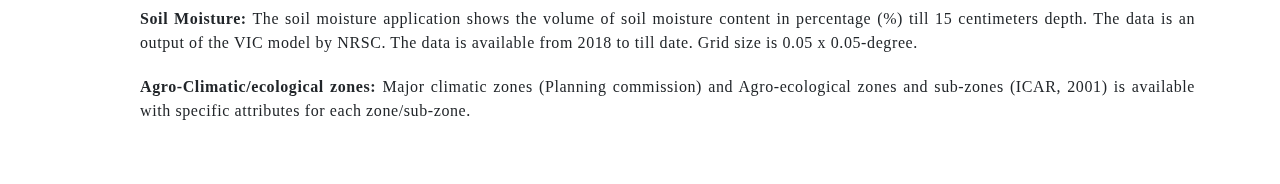
==== commit 4460e000: "addded the third section and styled it" ====
--- a/index.html
+++ b/index.html
@@ -99,21 +99,21 @@
             <div class="about-us">
             <figure class="float-left mr-5 mb-2"><img src="ground_water1.jpg"></figure>
             
-            <h5 class="section-title h1 text-left mb-2 text-capitalize aos-init" data-aos="fade-up" data-aos-once="true" xss="removed">Ground water</h5>
+            <h5 class="section-title h1 text-left mb-2 text-capitalize aos-init aos-animate" data-aos="fade-up" data-aos-once="true" xss="removed">Ground water</h5>
             
-            <p class="welP text-left mb-2 resentFontPanel aos-init" data-aos="fade-up" data-aos-once="true">Groundwater, water that occurs below the surface of Earth, where it occupies all or part of the void spaces in soils or geologic strata. It is also called subsurface water to distinguish it from surface water.</p>
+            <p class="welP text-left mb-2 resentFontPanel aos-init aos-animate" data-aos="fade-up" data-aos-once="true">Groundwater, water that occurs below the surface of Earth, where it occupies all or part of the void spaces in soils or geologic strata. It is also called subsurface water to distinguish it from surface water.</p>
             
-            <p class="welP text-left mb-2 resentFontPanel aos-init" data-aos="fade-up" data-aos-once="true">Groundwater is a secure source of supply and has always been used by most of the economic activities, particularly for urban supply and industrial use. As farmers invest in individual water supply, groundwater becomes a preferred resource option.</p>
+            <p class="welP text-left mb-2 resentFontPanel aos-init aos-animate" data-aos="fade-up" data-aos-once="true">Groundwater is a secure source of supply and has always been used by most of the economic activities, particularly for urban supply and industrial use. As farmers invest in individual water supply, groundwater becomes a preferred resource option.</p>
             
-            <p class="welP text-left mb-2 resentFontPanel aos-init" data-aos="fade-up" data-aos-once="true">Understanding and managing groundwater resources requires the integration of large amounts of high-quality data from different sources. India-WRIS platform serves the purpose of data collection, storage and dissemination of ground water resources through an integrated approach. This data on ground water is also used for derived information in Water Audit module.</p>
+            <p class="welP text-left mb-2 resentFontPanel aos-init aos-animate" data-aos="fade-up" data-aos-once="true">Understanding and managing groundwater resources requires the integration of large amounts of high-quality data from different sources. India-WRIS platform serves the purpose of data collection, storage and dissemination of ground water resources through an integrated approach. This data on ground water is also used for derived information in Water Audit module.</p>
             
             <ul class="orange_arrow pd-0">
-             <li class="text-white text-left resentFontPanel aos-init" data-aos="fade-up" data-aos-once="true"><b>Ground Water Level:</b> Station wise data populated by central and state ground water departments (CGWB, State-GW and other central agencies) through manual data entry/ telemetric sensors/ Mobile app is available. The data is sub-categorized into State-District-Station wise level report, Seasonal –Yearly – Monthly - Daily Fluctuation, and trends of water level. The live data is updated via telemetry stations. Data is accessed and made available in an integrated approach with WIMS.</li>
-             <li class="text-white text-left resentFontPanel aos-init" data-aos="fade-up" data-aos-once="true"><b>Ground Water Quality:</b> Data on quality of ground water assessed with 85 parameters and is available on monthly and yearly basis for a period of May-2000 to till date.</li>
-             <li class="text-white text-left resentFontPanel aos-init" data-aos="fade-up" data-aos-once="true"><b>Ground Water Resource </b><strong>Estimation</strong><b>:</b> Data shows the estimates of dynamic ground water resources in terms of annual replenishable ground water resources (recharge), annual ground water draft (utilization) and the percentage of utilization with respect to recharge (stage of development). The assessment units (blocks/watersheds/mandals/firkas) are categorized as Over Exploited, Critical, semi critical, Safe based on Stage of Ground Water Development (Utilization) and the long-term water level trend (generally for the period of 10 years). The GWRE data available for the period 2011, 2013, 2017 and 2020 assessed as per GEC-97 norms.</li>
-             <li class="text-white text-left resentFontPanel aos-init" data-aos="fade-up" data-aos-once="true"><b>Groundwater Prospects:</b> This module provides the maps generated on 1:50000 scale, showing information regarding potential areas in terms of ground water availability (both quantity and quality).</li>
-             <li class="text-white text-left resentFontPanel aos-init" data-aos="fade-up" data-aos-once="true"><b>Artificial Recharge Structure - Viewer:</b> ARS Module shows the information access of large database pertaining to artificial recharge structures of the country in a structured manner. This platform is designed to populate data related to country’s artificial recharge structures, has been upgraded to allow the approved CGWB users to enter data directly into the module using the login credentials developed and disseminate to public through WRIS web portal.</li>
-             <li class="text-white text-left resentFontPanel aos-init" data-aos="fade-up" data-aos-once="true">
+             <li class="text-white text-left resentFontPanel aos-init aos-animate" data-aos="fade-up" data-aos-once="true"><b>Ground Water Level:</b> Station wise data populated by central and state ground water departments (CGWB, State-GW and other central agencies) through manual data entry/ telemetric sensors/ Mobile app is available. The data is sub-categorized into State-District-Station wise level report, Seasonal –Yearly – Monthly - Daily Fluctuation, and trends of water level. The live data is updated via telemetry stations. Data is accessed and made available in an integrated approach with WIMS.</li>
+             <li class="text-white text-left resentFontPanel aos-init aos-animate" data-aos="fade-up" data-aos-once="true"><b>Ground Water Quality:</b> Data on quality of ground water assessed with 85 parameters and is available on monthly and yearly basis for a period of May-2000 to till date.</li>
+             <li class="text-white text-left resentFontPanel aos-init aos-animate" data-aos="fade-up" data-aos-once="true"><b>Ground Water Resource </b><strong>Estimation</strong><b>:</b> Data shows the estimates of dynamic ground water resources in terms of annual replenishable ground water resources (recharge), annual ground water draft (utilization) and the percentage of utilization with respect to recharge (stage of development). The assessment units (blocks/watersheds/mandals/firkas) are categorized as Over Exploited, Critical, semi critical, Safe based on Stage of Ground Water Development (Utilization) and the long-term water level trend (generally for the period of 10 years). The GWRE data available for the period 2011, 2013, 2017 and 2020 assessed as per GEC-97 norms.</li>
+             <li class="text-white text-left resentFontPanel aos-init aos-animate" data-aos="fade-up" data-aos-once="true"><b>Groundwater Prospects:</b> This module provides the maps generated on 1:50000 scale, showing information regarding potential areas in terms of ground water availability (both quantity and quality).</li>
+             <li class="text-white text-left resentFontPanel aos-init aos-animate" data-aos="fade-up" data-aos-once="true"><b>Artificial Recharge Structure - Viewer:</b> ARS Module shows the information access of large database pertaining to artificial recharge structures of the country in a structured manner. This platform is designed to populate data related to country’s artificial recharge structures, has been upgraded to allow the approved CGWB users to enter data directly into the module using the login credentials developed and disseminate to public through WRIS web portal.</li>
+             <li class="text-white text-left resentFontPanel aos-init aos-animate" data-aos="fade-up" data-aos-once="true">
              <p><b>Aquifer system (2013):</b> Aquifer carries movable water and is the immediate sources of ground water. Information of country’s hydrogeological based classification into 14 Principal aquifers and 42 Major aquifers is available.</p>
              </li>
              <li class="text-white text-left resentFontPanel aos-init" data-aos="fade-up" data-aos-once="true">
@@ -123,6 +123,34 @@
             </div>
             </div>
             </section>
+
+            <section class="white" xss="removed">
+                <div class="container">
+                <h5 class="section-title h1 text-left mb-2 text-capitalize aos-init aos-animate" data-aos="fade-up" data-aos-once="true" xss="removed">Thematic Layer</h5>
+                
+                <p class="welP text-left mb-2 resentFontPanel aos-init aos-animate" data-aos="fade-up" data-aos-once="true">Thematic maps&nbsp;represents spatial variation of geographic distributions such as identifiable earth surface features it provides an&nbsp;informational description&nbsp;over a given area, rather than a data description. Thematic map layers available for visualization in the India-WRIS website maintaining by NWIC ( <a class="external" href="https://indiawris.gov.in/" target="_blank">https://indiawris.gov.in/</a> ) are Land use/Land cover, Soil, Land Degradation, Wasteland and Wetlands</p>
+                </div>
+            </section>
+
+            <section class="comonSection datapage" id="team">
+                <div class="container">
+                <div class="about-us">
+                <figure class="float-left mr-5 mb-2"><img src="assets/images/hydro_meteorological.jpg"></figure>
+                
+                <h5 class="section-title h1 text-left mb-2 text-capitalize aos-init aos-animate" data-aos="fade-up" data-aos-once="true" xss="removed">Hydro-meteorological data</h5>
+                
+                <p class="welP text-left mb-2 aos-init aos-animate resentFontPanel" data-aos="fade-up" data-aos-once="true">The modules containing hydrological and meteorological data are:</p>
+                
+                <ul class="orange_arrow pd-0">
+                 <li class="resentFontPanel aos-init aos-animate" data-aos="fade-up" data-aos-once="true"><b>Rainfall:</b> Rainfall live time-series data is available from varied sources in a common dashboard ranging 1901 to till date.</li>
+                 <li class="resentFontPanel aos-init aos-animate" data-aos="fade-up" data-aos-once="true"><b>Evapo-transpiration:</b> The live daily data on Evapo-transpiration is available on a grid basis (gridded 0.05x0.05) till district level for a given time period. The data is an output of grid-wise, water balance components using VIC hydrological model by NRSC. The data is available from 2018 to till date.</li>
+                 <li class="resentFontPanel aos-init aos-animate" data-aos="fade-up" data-aos-once="true"><b>Soil Moisture:</b> The soil moisture application shows the volume of soil moisture content in percentage (%) till 15 centimeters depth. The data is an output of the VIC model by NRSC. The data is available from 2018 to till date. Grid size is 0.05 x 0.05-degree.</li>
+                 <li class="resentFontPanel aos-init aos-animate" data-aos="fade-up" data-aos-once="true"><b>Agro-Climatic/ecological zones:</b> Major climatic zones (Planning commission) and Agro-ecological zones and sub-zones (ICAR, 2001) is available with specific attributes for each zone/sub-zone.</li>
+                </ul>
+                </div>
+                </div>
+                </section>
+
     
 
 
--- a/styles.css
+++ b/styles.css
@@ -452,6 +452,83 @@
     top: 13px;
     color: #ff5e15;
 }
+.groundwaterBG {
+    background: -webkit-linear-gradient(rgba(0, 11, 51, 0.72), rgba(0, 11, 51, 0.72)), url(../images/groundwaterbg.jpg);
+    background-size: cover;
+    color: #fff;
+    width: 100%;
+    position: relative;
+    padding: 55px 0 35px 0;
+    background-attachment: fixed;
+    text-align: center;
+    clear: both;
+}
+h5.section-title.h1.text-left.mb-2.text-capitalize {
+    font-size: 26px;
+    color: #ff5e15;
+}
+h5.section-title.h1 {
+    color: #fd7435;
+}
+h5 {
+    display: block;
+    font-size: 0.83em;
+    margin-block-start: 1.67em;
+    margin-block-end: 1.67em;
+    margin-inline-start: 0px;
+    margin-inline-end: 0px;
+    font-weight: bold;
+    unicode-bidi: isolate;
+}
+.resentFontPanel {
+    font-family: Cambria, Georgia, serif;
+}
+.welP {
+    font-size: 16px;
+    text-align: justify !important;
+    line-height: 30px;
+    letter-spacing: 0;
+}
+.orange_arrow li {
+    position: relative;
+    padding: 10px 0 10px 15px;
+    text-align: justify !important;
+}
+.resentFontPanel {
+    font-family: Cambria, Georgia, serif;
+}
+li {
+    display: list-item;
+    text-align: -webkit-match-parent;
+    unicode-bidi: isolate;
+}
+.orange_arrow li:after {
+    content: '\f061';
+    font-family: FontAwesome;
+    font-size: 12px;
+    position: absolute;
+    left: 0;
+    top: 13px;
+    color: #ff5e15;
+}
+.white {
+    padding: 35px 0;
+    background-color: #fff;
+}
+h5.section-title.h1.text-left.mb-2.text-capitalize {
+    font-size: 26px;
+    color: #ff5e15;
+}
+h5.section-title.h1 {
+    color: #fd7435;
+}
+.white h5 {
+    font-size: 26px;
+    color: #ff5e15;
+}
+
+
+
 
 
 
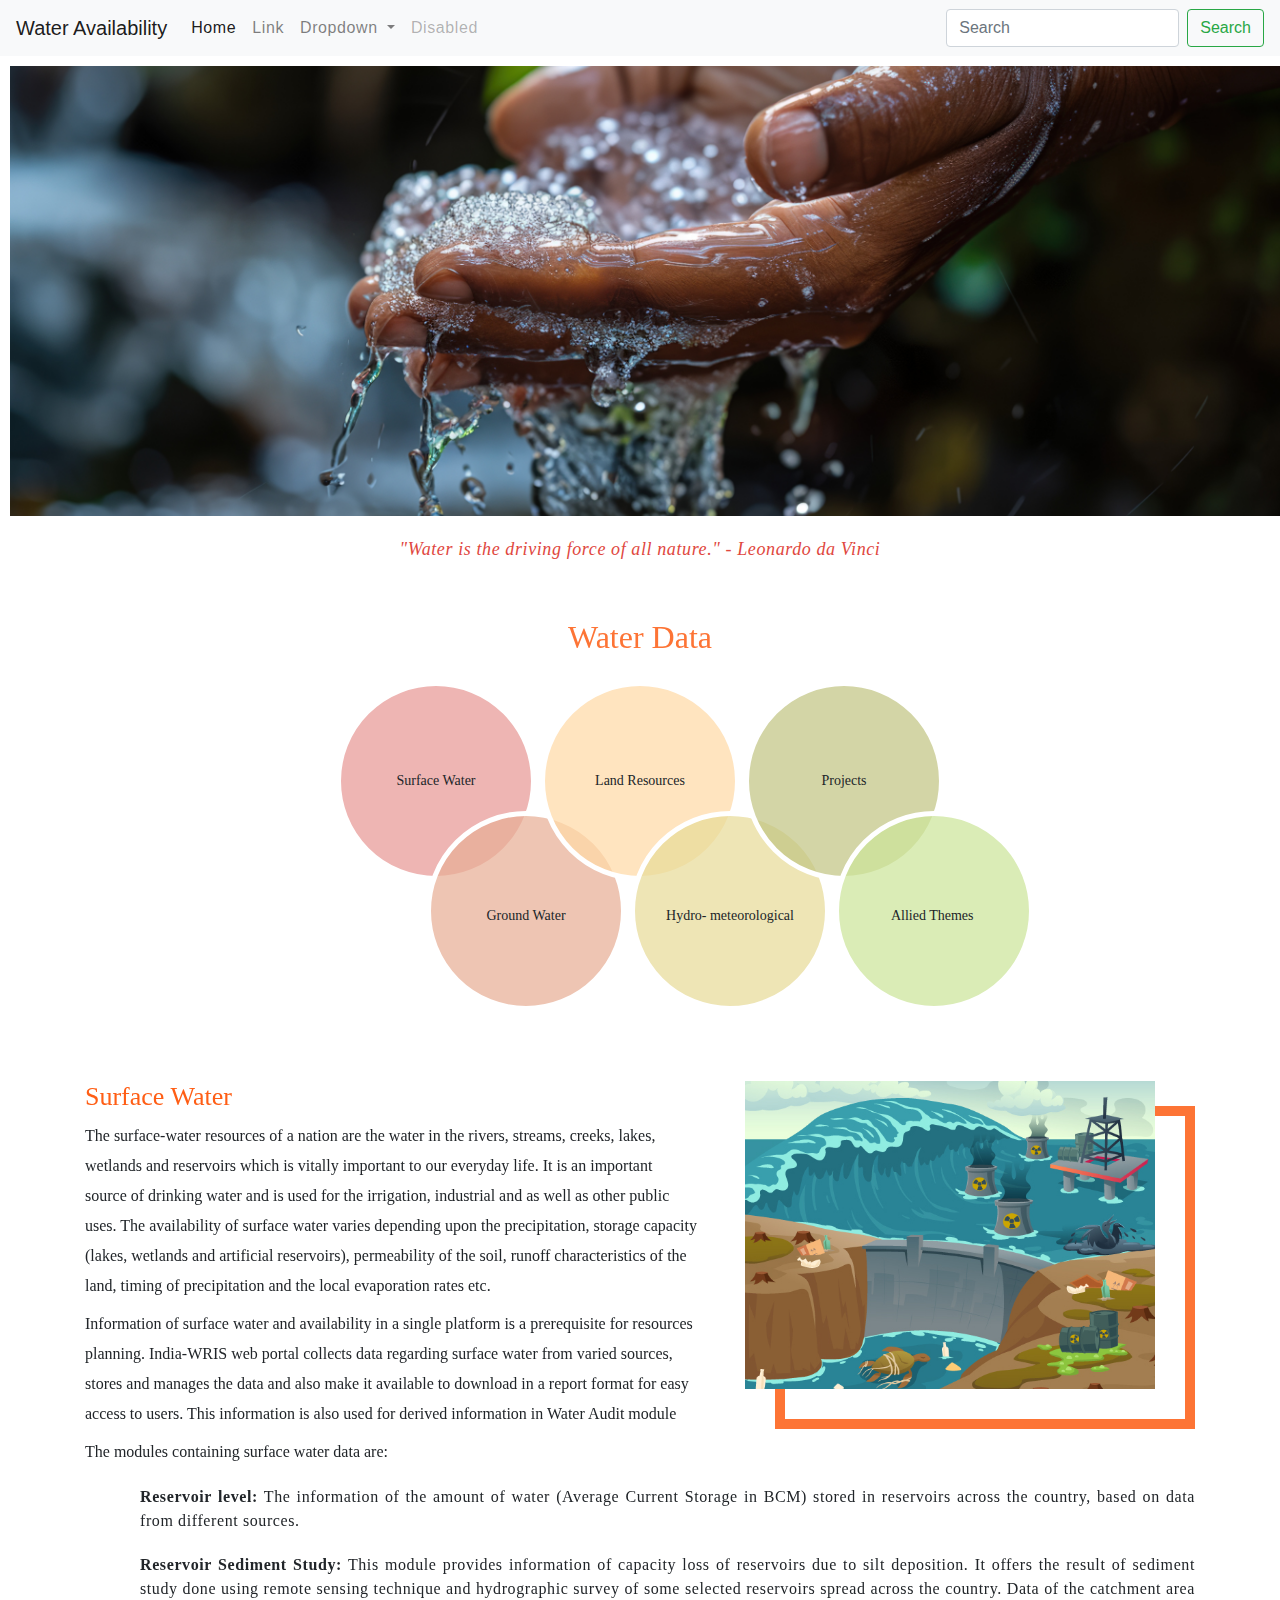
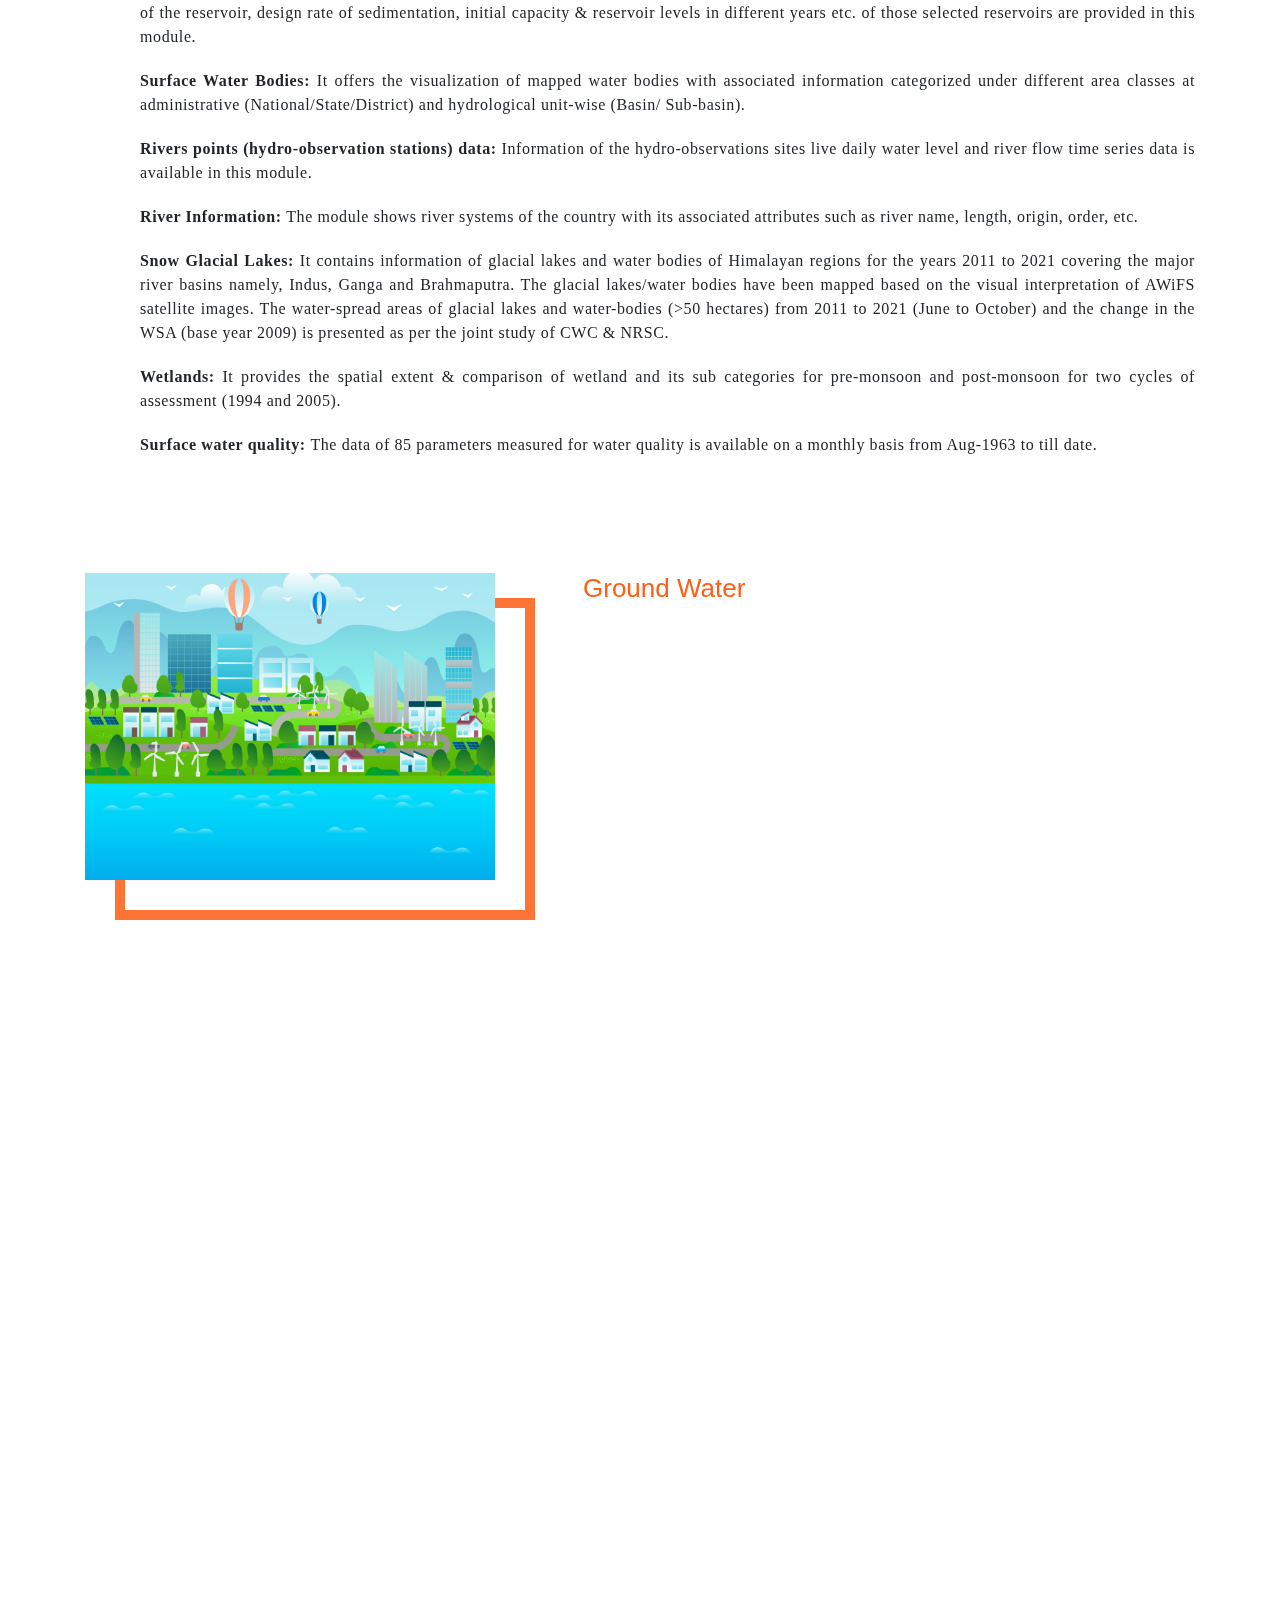
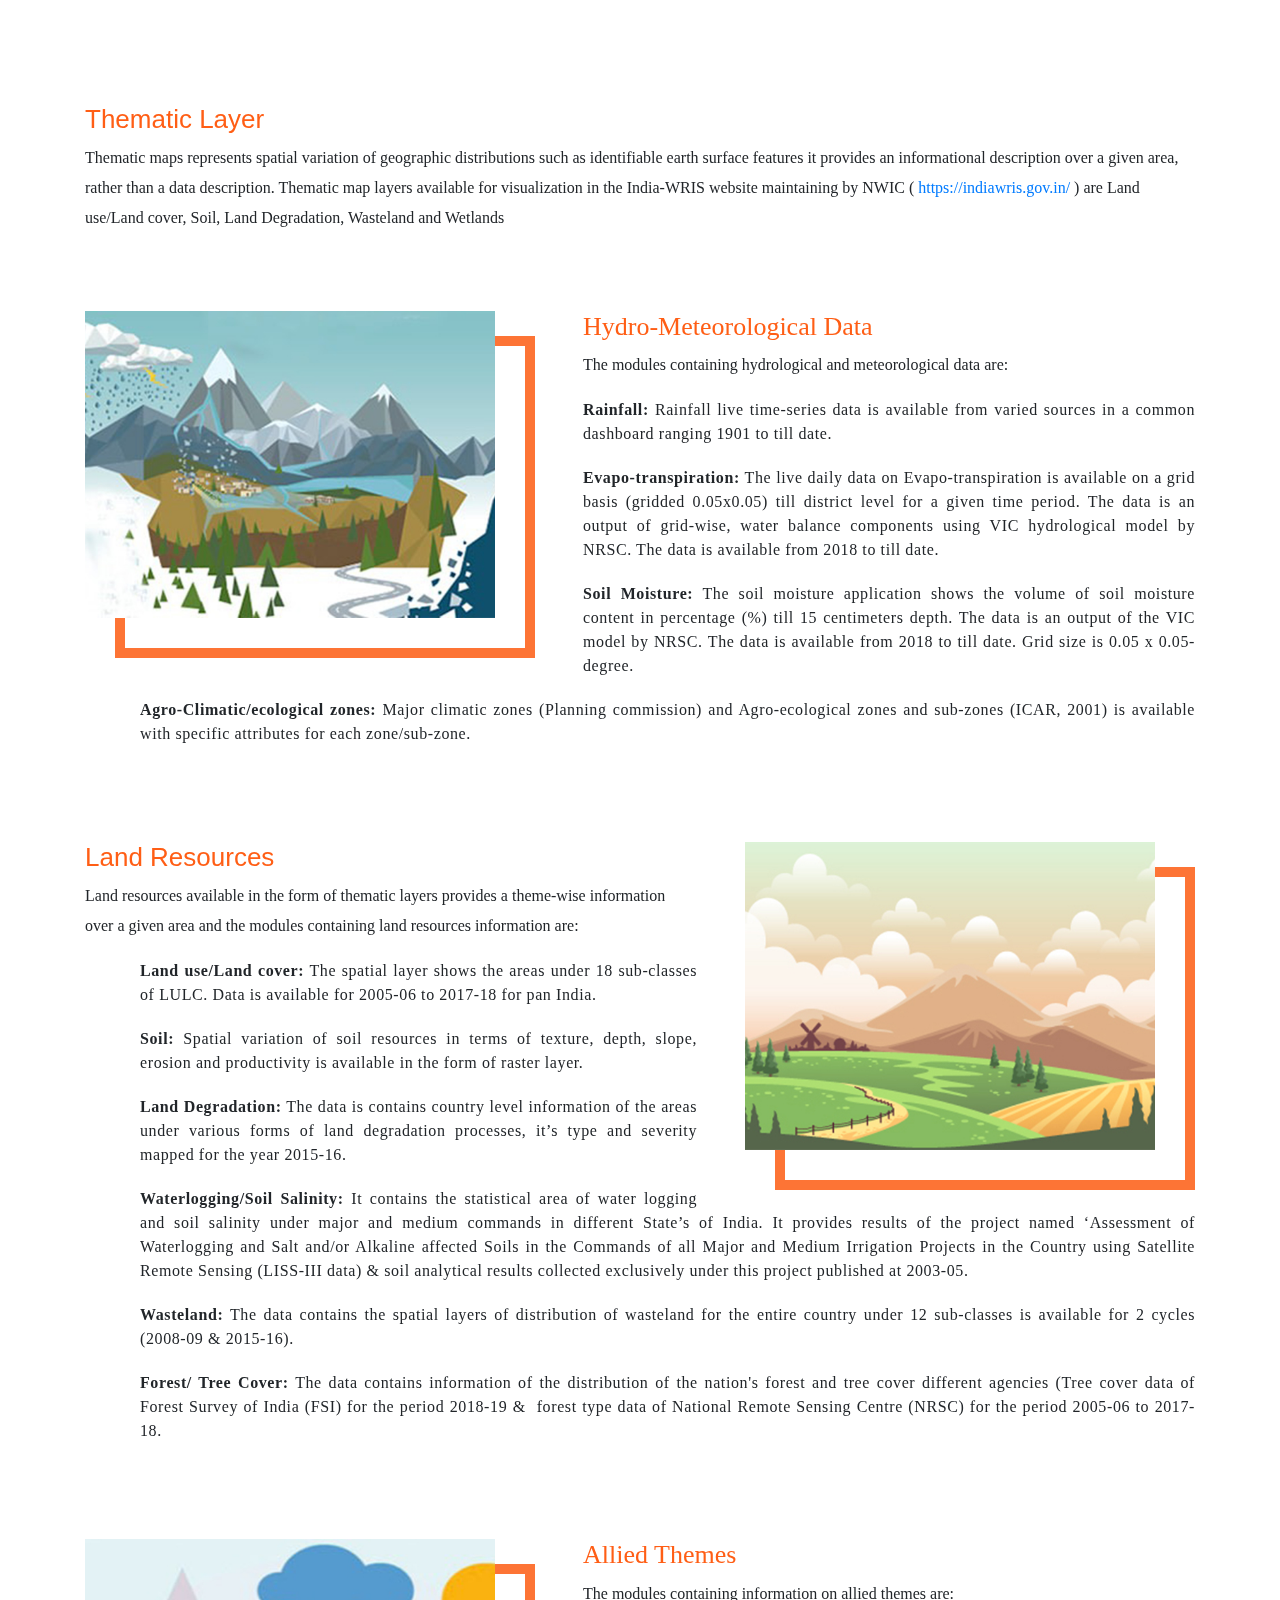
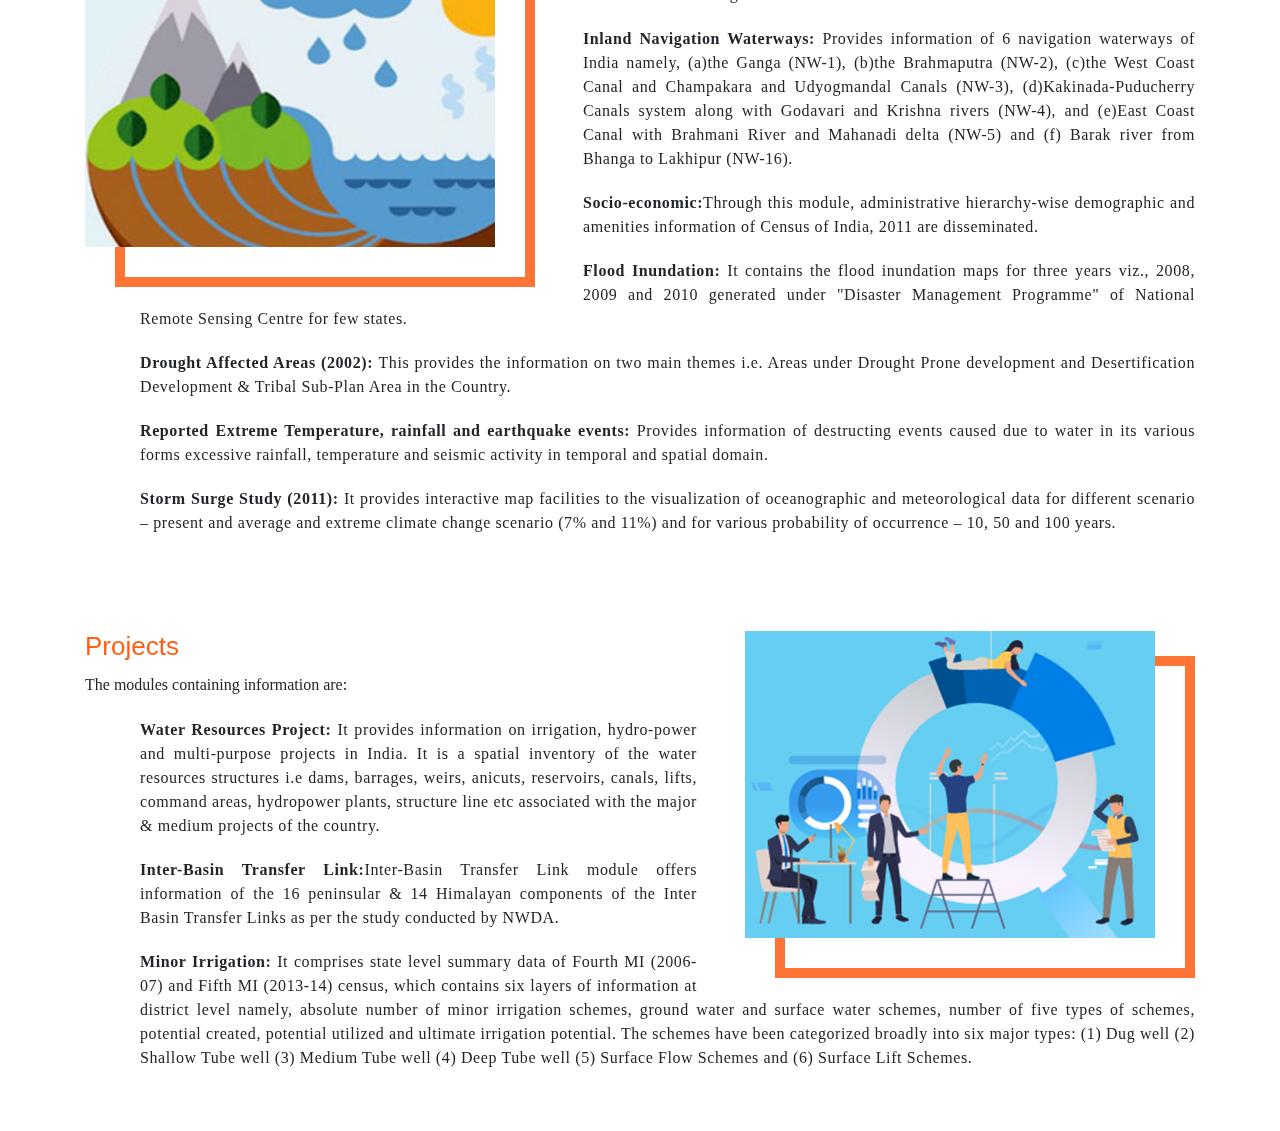
==== commit 0af9833c: "done with home page, maybe i will add footer or make the navbar darker" ====
--- a/index.html
+++ b/index.html
@@ -58,6 +58,10 @@
 
 
     <!-- Image and text Navbar -->
+    <img src="view-realistic-hands-touching-clear-flowing-water.jpg" alt="Water Image" class="center-image" style="margin: 10px;">
+    <div class="quote">
+        <p style="margin: 20px; padding: auto; font-size: large; color: #df4740;">"Water is the driving force of all nature." - Leonardo da Vinci</p>
+    </div>
 
     <section class="comonSection datapage" id="main-content">
         <div class="container">
@@ -135,7 +139,7 @@
             <section class="comonSection datapage" id="team">
                 <div class="container">
                 <div class="about-us">
-                <figure class="float-left mr-5 mb-2"><img src="assets/images/hydro_meteorological.jpg"></figure>
+                <figure class="float-left mr-5 mb-2"><img src="hydro_meteorological.jpg"></figure>
                 
                 <h5 class="section-title h1 text-left mb-2 text-capitalize aos-init aos-animate" data-aos="fade-up" data-aos-once="true" xss="removed">Hydro-meteorological data</h5>
                 
@@ -149,7 +153,68 @@
                 </ul>
                 </div>
                 </div>
-                </section>
+            </section>
+
+            <section class="white">
+                <div class="container">
+                <div class="about-us">
+                <figure class="float-right ml-5 mb-2"><img src="land_resource.jpg"></figure>
+                
+                <h5 class="section-title h1 text-left mb-2 text-capitalize aos-init aos-animate" data-aos="fade-up" data-aos-once="true" xss="removed">Land Resources</h5>
+                
+                <p class="welP text-left mb-2 aos-init aos-animate resentFontPanel" data-aos="fade-up" data-aos-once="true">Land resources available in the form of thematic layers provides a theme-wise information over a given area and the modules containing land resources information are:</p>
+                
+                <ul class="orange_arrow pd-0">
+                 <li class="resentFontPanel aos-init aos-animate" data-aos="fade-up" data-aos-once="true"><b>Land use/Land cover:</b> The spatial layer shows the areas under 18 sub-classes of LULC. Data is available for 2005-06 to 2017-18 for pan India.</li>
+                 <li class="resentFontPanel aos-init aos-animate" data-aos="fade-up" data-aos-once="true"><b>Soil:</b> Spatial variation of soil resources in terms of texture, depth, slope, erosion and productivity is available in the form of raster layer.</li>
+                 <li class="resentFontPanel aos-init aos-animate" data-aos="fade-up" data-aos-once="true"><b>Land Degradation:</b> The data is contains country level information of the areas under various forms of land degradation processes, it’s type and severity mapped for the year 2015-16.</li>
+                 <li class="resentFontPanel aos-init aos-animate" data-aos="fade-up" data-aos-once="true"><b>Waterlogging/Soil Salinity:</b> It contains the statistical area of water logging and soil salinity under major and medium commands in different State’s of India. It provides results of the project named ‘Assessment of Waterlogging and Salt and/or Alkaline affected Soils in the Commands of all Major and Medium Irrigation Projects in the Country using Satellite Remote Sensing (LISS-III data) &amp; soil analytical results collected exclusively under this project published at 2003-05.</li>
+                 <li class="resentFontPanel aos-init aos-animate" data-aos="fade-up" data-aos-once="true"><b>Wasteland:</b> The data contains the spatial layers of distribution of wasteland for the entire country under 12 sub-classes is available for 2 cycles (2008-09 &amp; 2015-16).</li>
+                 <li class="resentFontPanel aos-init aos-animate" data-aos="fade-up" data-aos-once="true"><b>Forest/ Tree Cover:</b> The data contains information of the distribution of the nation's forest and tree cover different agencies (Tree cover data of Forest Survey of India (FSI) for the period 2018-19 &amp;&nbsp; forest type data of National Remote Sensing Centre (NRSC) for the period 2005-06 to 2017- 18.</li>
+                </ul>
+                </div>
+                </div>
+            </section>
+
+            <section class="comonSection datapage aos-init aos-animate" data-aos="fade-up" data-aos-once="true" id="team">
+                <div class="container">
+                <div class="about-us">
+                <figure class="float-left mr-5 mb-2"><img src="allied.jpg"></figure>
+                
+                <h5 class="section-title h1 text-left mb-2 text-capitalize aos-init aos-animate" data-aos="fade-up" data-aos-once="true" xss="removed">Allied Themes</h5>
+                
+                <p class="welP text-left mb-2 aos-init aos-animate resentFontPanel" data-aos="fade-up" data-aos-once="true">The modules containing information on allied themes are:</p>
+                
+                <ul class="orange_arrow pd-0">
+                 <li class="resentFontPanel aos-init aos-animate" data-aos="fade-up" data-aos-once="true"><b>Inland Navigation Waterways:</b> Provides information of 6 navigation waterways of India namely, (a)the Ganga (NW-1), (b)the Brahmaputra (NW-2), (c)the West Coast Canal and Champakara and Udyogmandal Canals (NW-3), (d)Kakinada-Puducherry Canals system along with Godavari and Krishna rivers (NW-4), and (e)East Coast Canal with Brahmani River and Mahanadi delta (NW-5) and (f) Barak river from Bhanga to Lakhipur (NW-16).&nbsp;</li>
+                 <li class="resentFontPanel aos-init aos-animate" data-aos="fade-up" data-aos-once="true"><b>Socio-economic:</b>Through this module, administrative hierarchy-wise demographic and amenities information of Census of India, 2011 are disseminated.</li>
+                 <li class="resentFontPanel aos-init aos-animate" data-aos="fade-up" data-aos-once="true"><b>Flood Inundation:</b> It contains the flood inundation maps for three years viz., 2008, 2009 and 2010 generated under "Disaster Management Programme" of National Remote Sensing Centre for few states.</li>
+                 <li class="resentFontPanel aos-init aos-animate" data-aos="fade-up" data-aos-once="true"><strong>Drought Affected Areas (2002)</strong><b>:</b>&nbsp;This provides the information on two main themes i.e. Areas under Drought Prone development and Desertification Development &amp; Tribal Sub-Plan Area in the Country.</li>
+                 <li class="resentFontPanel aos-init aos-animate" data-aos="fade-up" data-aos-once="true"><b>Reported Extreme Temperature, rainfall and earthquake events:</b> Provides information of destructing events caused due to water in its various forms excessive rainfall, temperature and seismic activity in temporal and spatial domain.</li>
+                 <li class="resentFontPanel aos-init aos-animate" data-aos="fade-up" data-aos-once="true"><b>Storm Surge Study (2011):</b> It provides interactive map facilities to the visualization of oceanographic and meteorological data for different scenario – present and average and extreme climate change scenario (7% and 11%) and for various probability of occurrence – 10, 50 and 100 years.</li>
+                </ul>
+                </div>
+                </div>
+            </section>
+
+            <section class="white aos-init aos-animate" data-aos="fade-up" data-aos-once="true">
+                <div class="container">
+                <div class="about-us">
+                <figure class="float-right ml-5 mb-2"><img src="project.jpg"></figure>
+                
+                <h5 class="section-title h1 text-left mb-2 text-capitalize aos-init aos-animate" data-aos="fade-up" data-aos-once="true" xss="removed">Projects</h5>
+                
+                <p class="welP text-left mb-2 aos-init aos-animate resentFontPanel" data-aos="fade-up" data-aos-once="true">The modules containing information are:</p>
+                
+                <ul class="orange_arrow pd-0">
+                 <li class="resentFontPanel aos-init aos-animate" data-aos="fade-up" data-aos-once="true"><b>Water Resources Project:</b> It provides information on irrigation, hydro-power and multi-purpose projects in India. It is a spatial inventory of the water resources structures i.e dams, barrages, weirs, anicuts, reservoirs, canals, lifts, command areas, hydropower plants, structure line etc associated with the major &amp; medium projects of the country.</li>
+                 <li class="resentFontPanel aos-init aos-animate" data-aos="fade-up" data-aos-once="true"><b>Inter-Basin Transfer Link:</b>Inter-Basin Transfer Link module offers information of the 16 peninsular &amp; 14 Himalayan components of the Inter Basin Transfer Links as per the study conducted by NWDA.</li>
+                 <li class="resentFontPanel aos-init aos-animate" data-aos="fade-up" data-aos-once="true"><b>Minor Irrigation:</b> It comprises state level summary data of Fourth MI (2006-07) and Fifth MI (2013-14) census, which contains six layers of information at district level namely, absolute number of minor irrigation schemes, ground water and surface water schemes, number of five types of schemes, potential created, potential utilized and ultimate irrigation potential. The schemes have been categorized broadly into six major types: (1) Dug well (2) Shallow Tube well (3) Medium Tube well (4) Deep Tube well (5) Surface Flow Schemes and (6) Surface Lift Schemes.</li>
+                </ul>
+                </div>
+                </div>
+            </section>
+
 
     
 
--- a/styles.css
+++ b/styles.css
@@ -526,6 +526,18 @@
     font-size: 26px;
     color: #ff5e15;
 }
+.datapage {
+    background: url(../images/arches.png);
+}
+.datapage:before {
+    position: absolute;
+    content: "";
+    background: rgb(255 255 255 / 15%);
+    width: 100%;
+    height: 100%;
+    top: 0;
+}
+
 
 
 
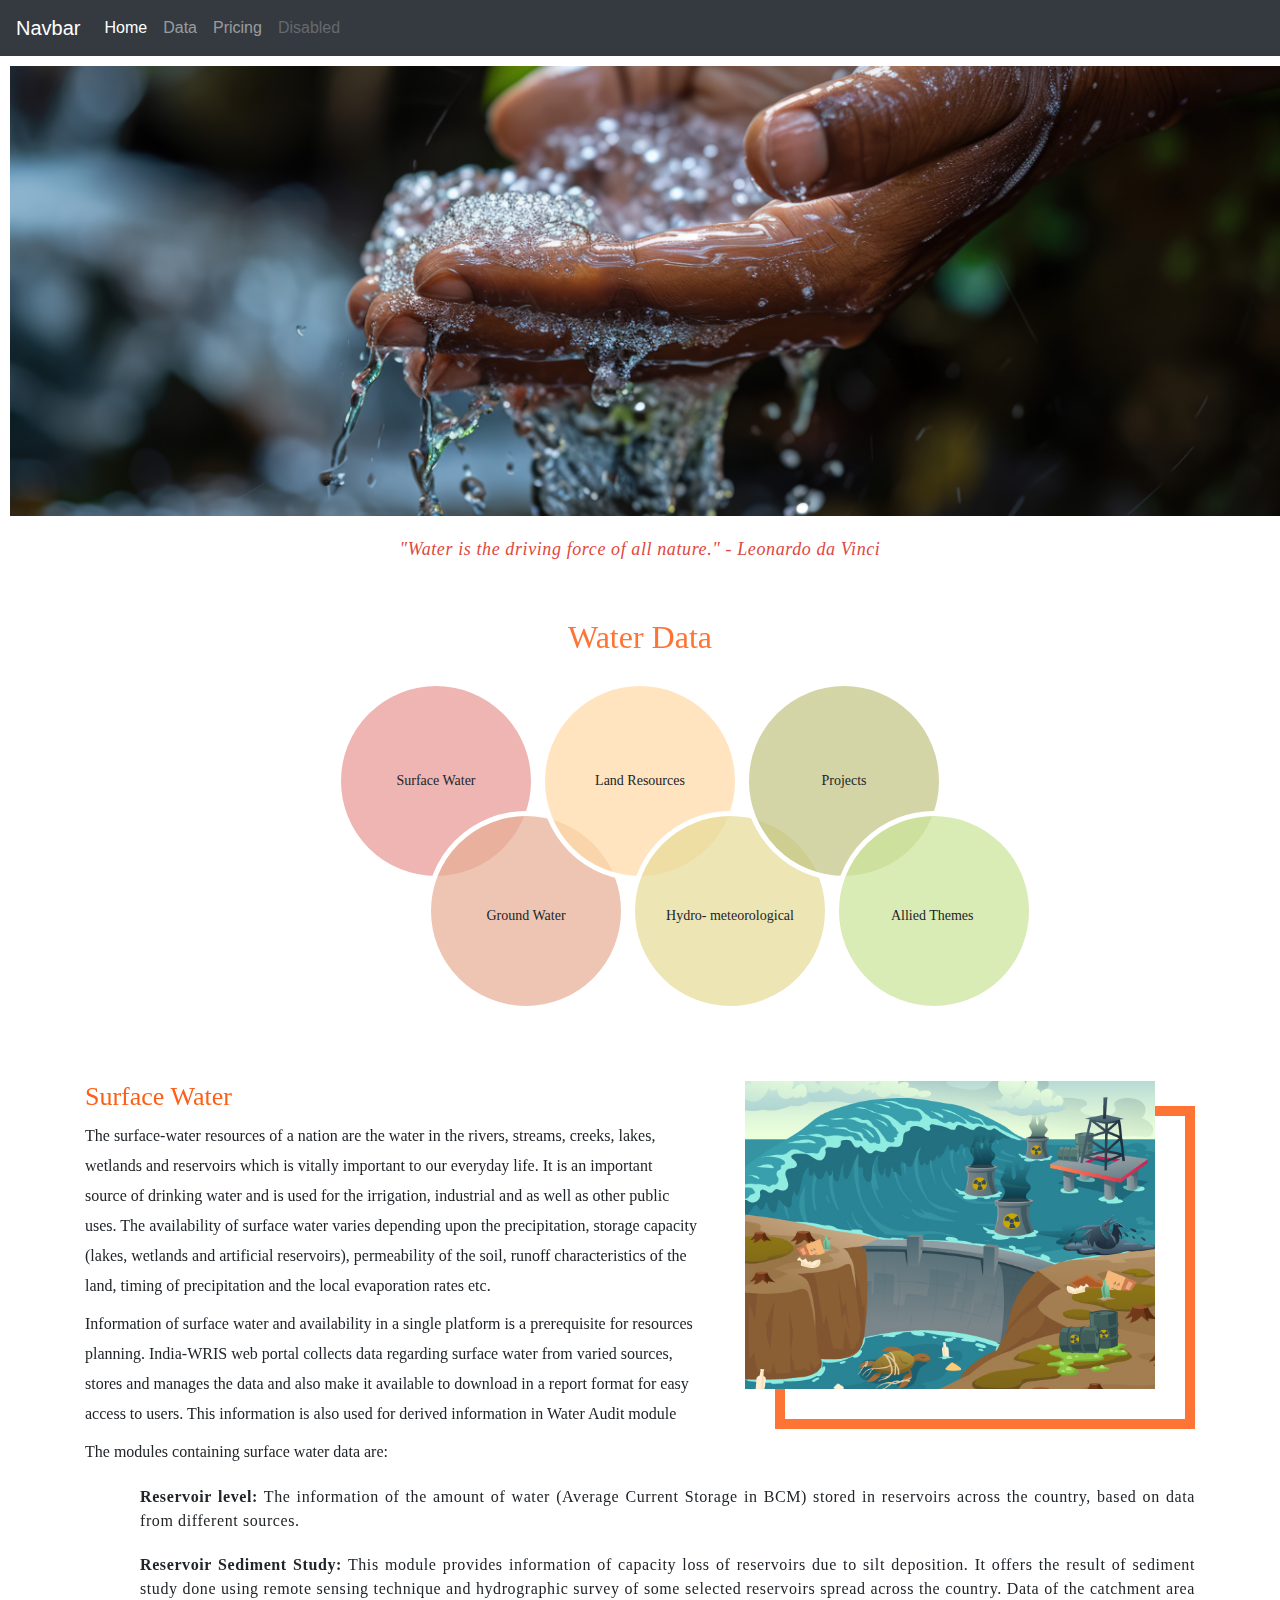
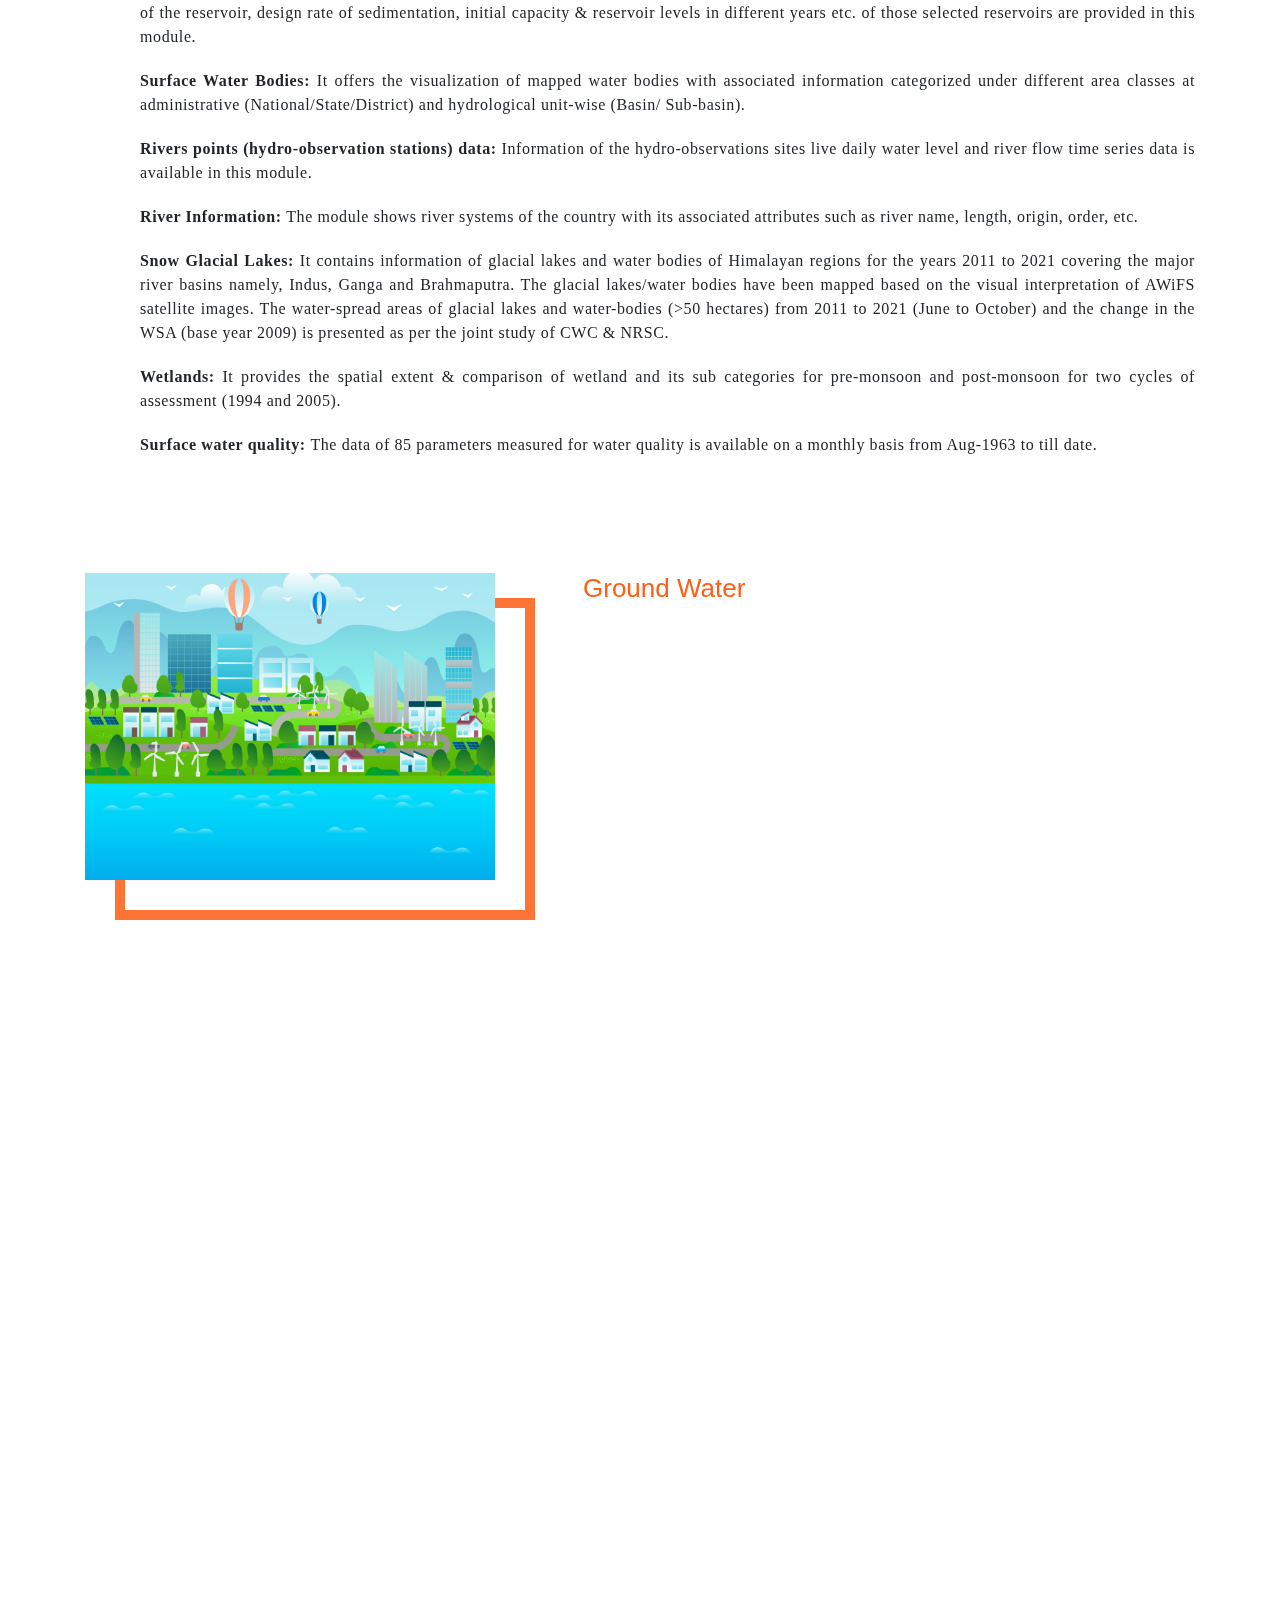
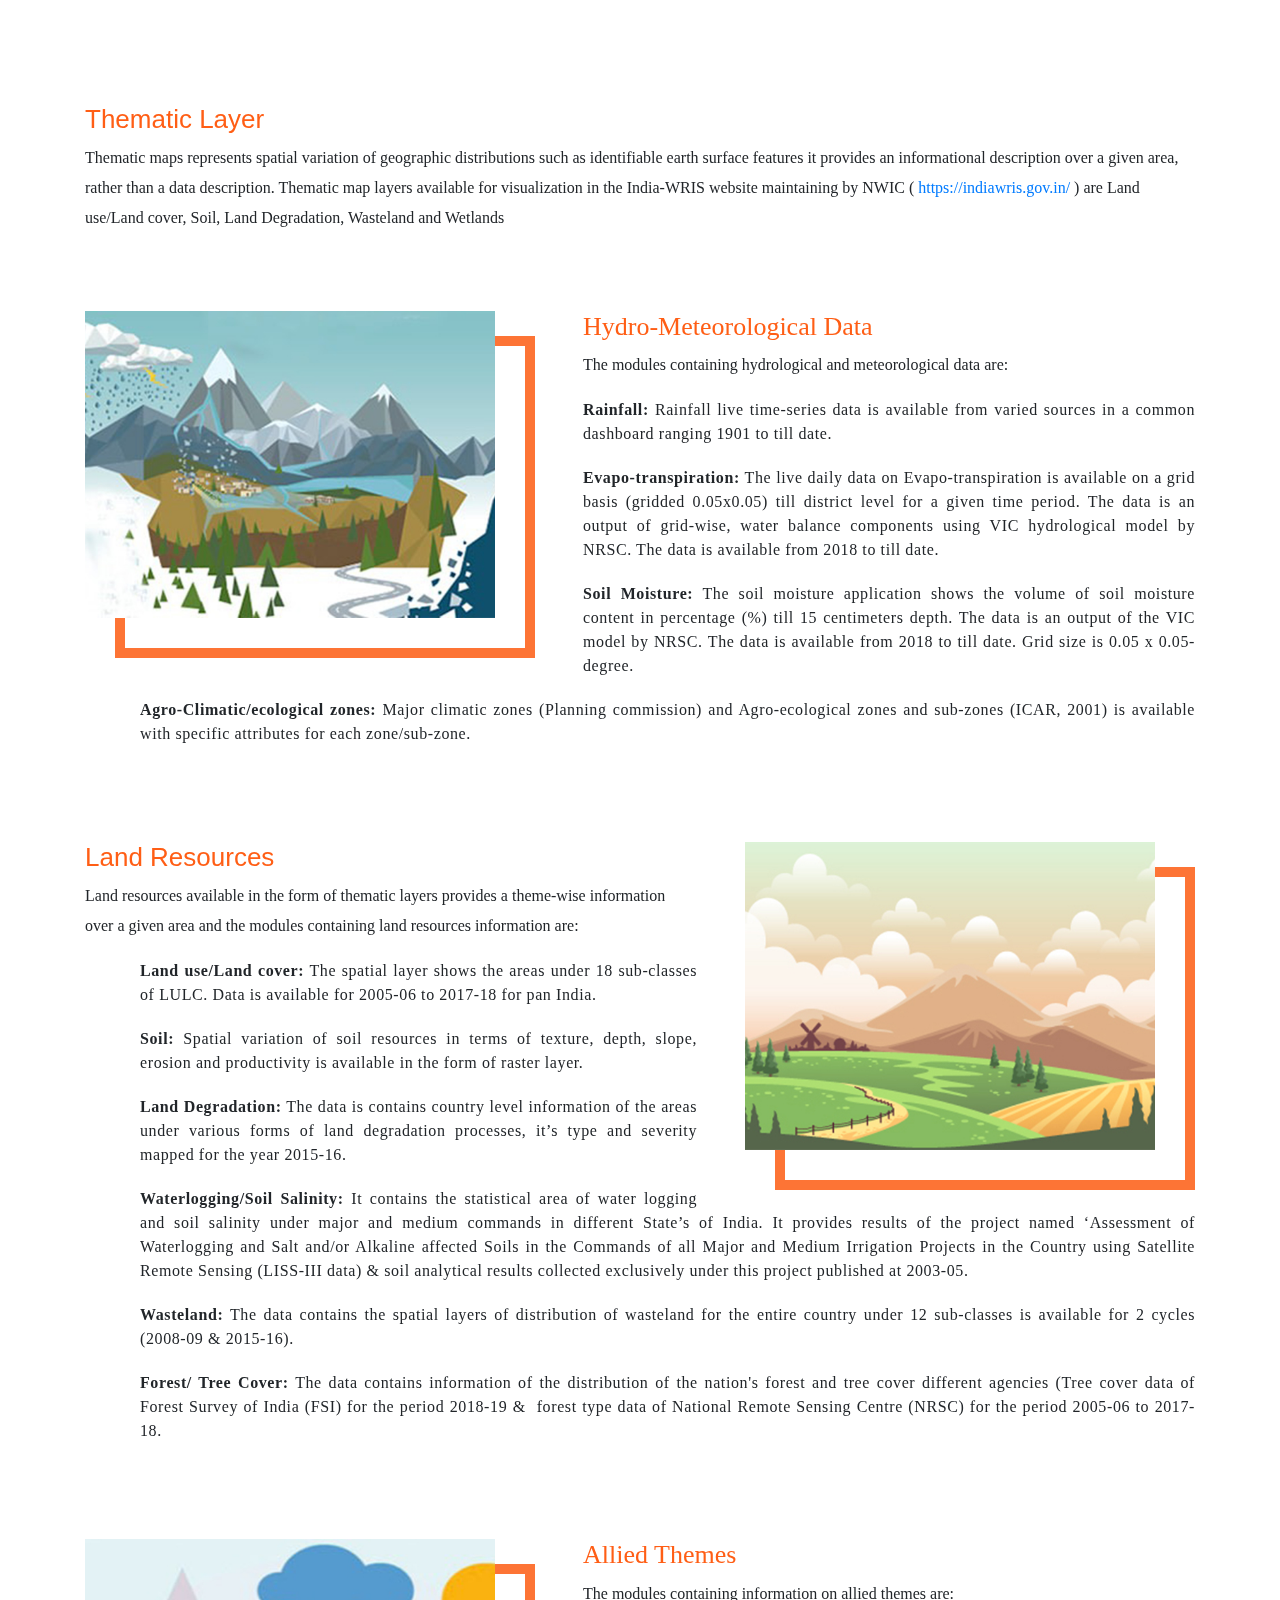
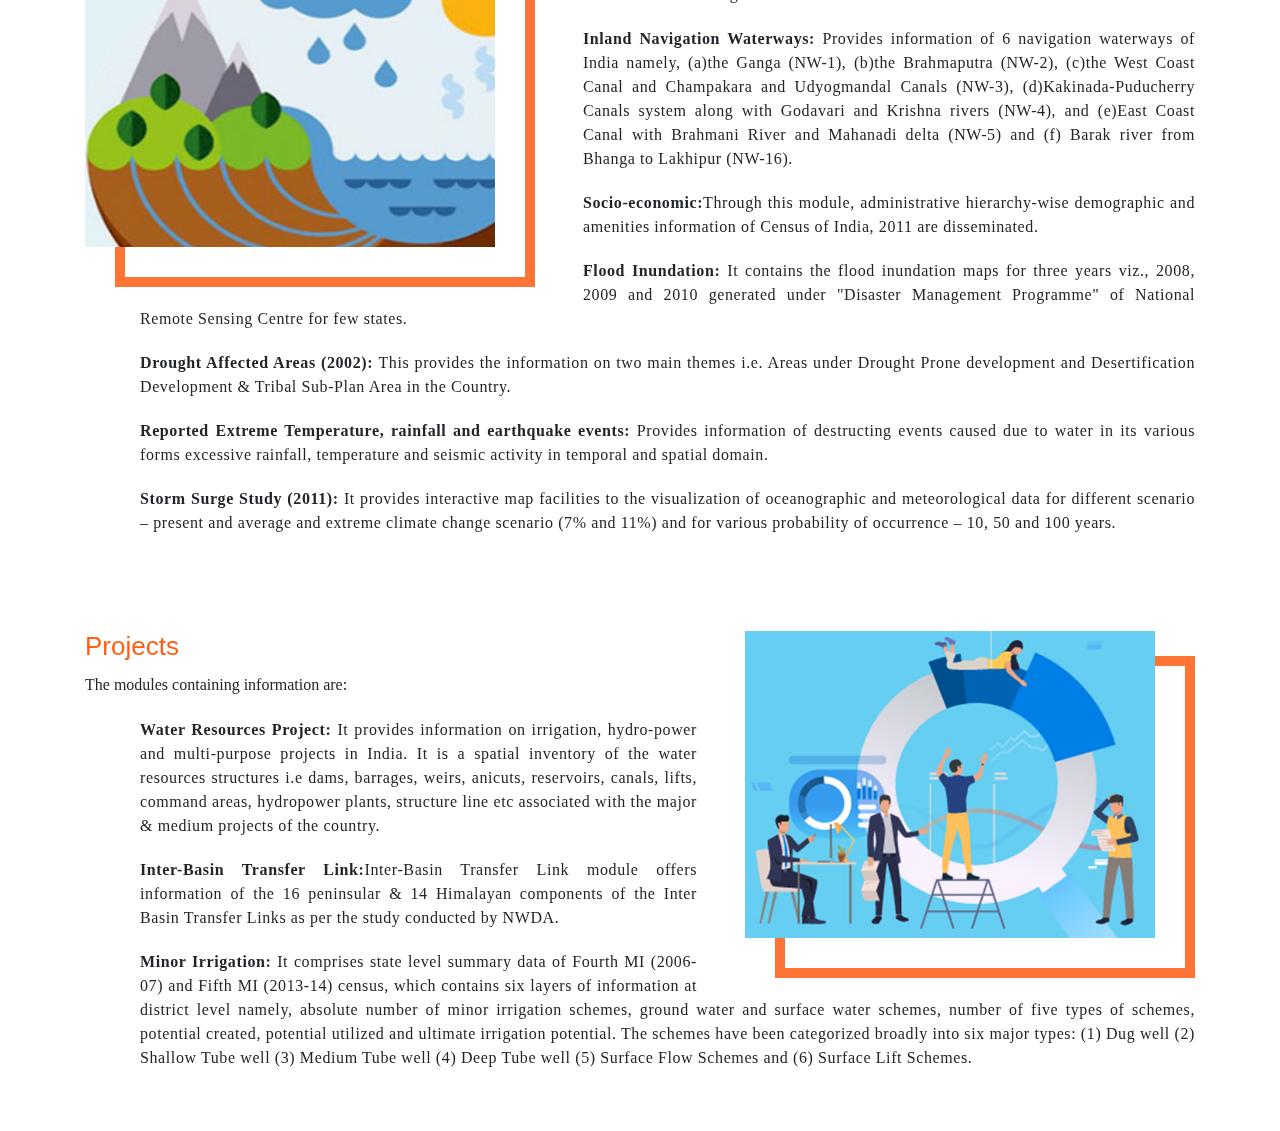
==== commit a050fc27: "changed the navbar" ====
--- a/index.html
+++ b/index.html
@@ -19,39 +19,18 @@
 </head>
 <body>
     <!-- Original Navbar -->
-    <nav class="navbar navbar-expand-lg navbar-light bg-light">
-        <a class="navbar-brand" href="#">Water Availability</a>
-        <button class="navbar-toggler" type="button" data-toggle="collapse" data-target="#navbarSupportedContent" aria-controls="navbarSupportedContent" aria-expanded="false" aria-label="Toggle navigation">
-            <span class="navbar-toggler-icon"></span>
+    <nav class="navbar navbar-expand-lg navbar-dark bg-dark">
+        <a class="navbar-brand" href="#">Navbar</a>
+        <button class="navbar-toggler" type="button" data-toggle="collapse" data-target="#navbarNavAltMarkup" aria-controls="navbarNavAltMarkup" aria-expanded="false" aria-label="Toggle navigation">
+        <span class="navbar-toggler-icon"></span>
         </button>
-
-        <div class="collapse navbar-collapse" id="navbarSupportedContent">
-            <ul class="navbar-nav mr-auto">
-                <li class="nav-item active">
-                    <a class="nav-link" href="#">Home <span class="sr-only">(current)</span></a>
-                </li>
-                <li class="nav-item">
-                    <a class="nav-link" href="#">Link</a>
-                </li>
-                <li class="nav-item dropdown">
-                    <a class="nav-link dropdown-toggle" href="#" id="navbarDropdown" role="button" data-toggle="dropdown" aria-haspopup="true" aria-expanded="false">
-                    Dropdown
-                    </a>
-                    <div class="dropdown-menu" aria-labelledby="navbarDropdown">
-                        <a class="dropdown-item" href="#">Action</a>
-                        <a class="dropdown-item" href="#">Another action</a>
-                        <div class="dropdown-divider"></div>
-                        <a class="dropdown-item" href="#">Something else here</a>
-                    </div>
-                </li>
-                <li class="nav-item">
-                    <a class="nav-link disabled" href="#">Disabled</a>
-                </li>
-            </ul>
-            <form class="form-inline my-2 my-lg-0">
-                <input class="form-control mr-sm-2" type="search" placeholder="Search" aria-label="Search">
-                <button class="btn btn-outline-success my-2 my-sm-0" type="submit">Search</button>
-            </form>
+        <div class="collapse navbar-collapse" id="navbarNavAltMarkup">
+            <div class="navbar-nav">
+            <a class="nav-item nav-link active" href="#">Home <span class="sr-only">(current)</span></a>
+            <a class="nav-item nav-link" href="#">Data</a>
+            <a class="nav-item nav-link" href="#">Pricing</a>
+            <a class="nav-item nav-link disabled" href="#">Disabled</a>
+            </div>
         </div>
     </nav>
 
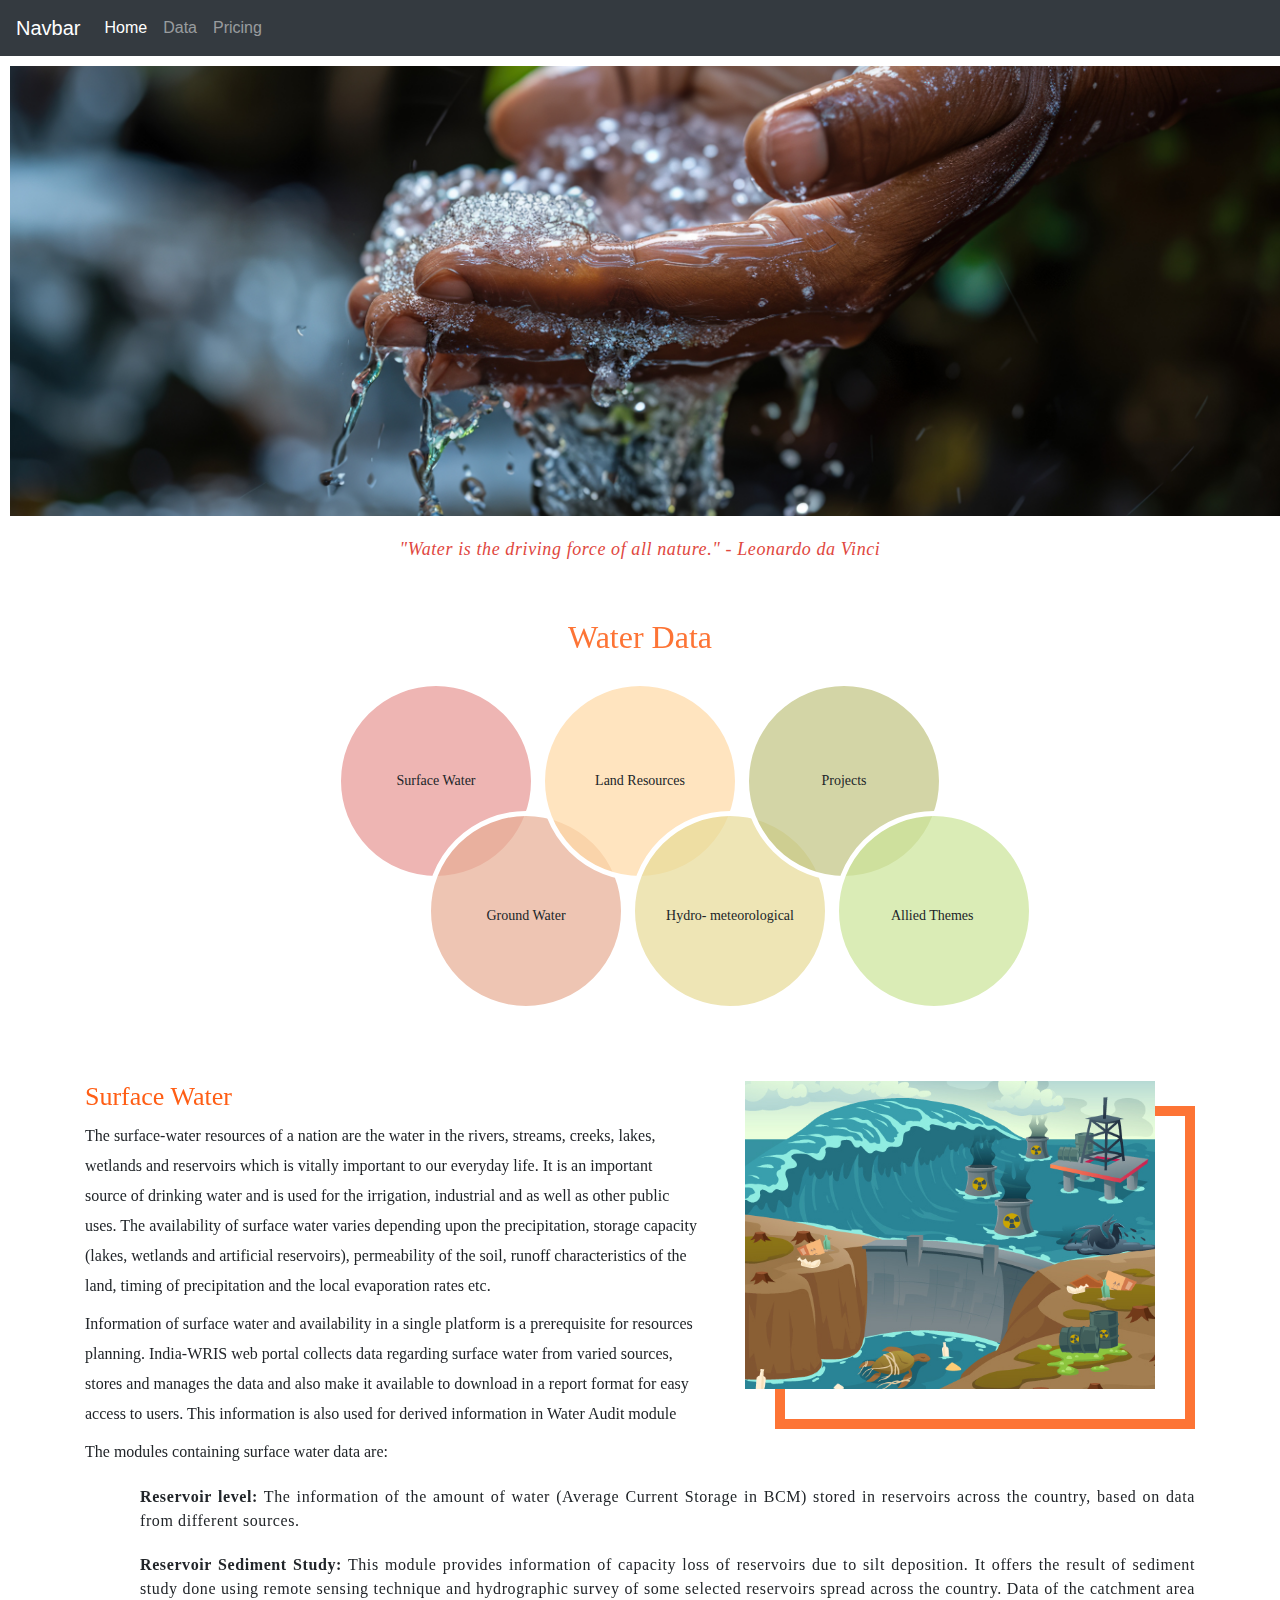
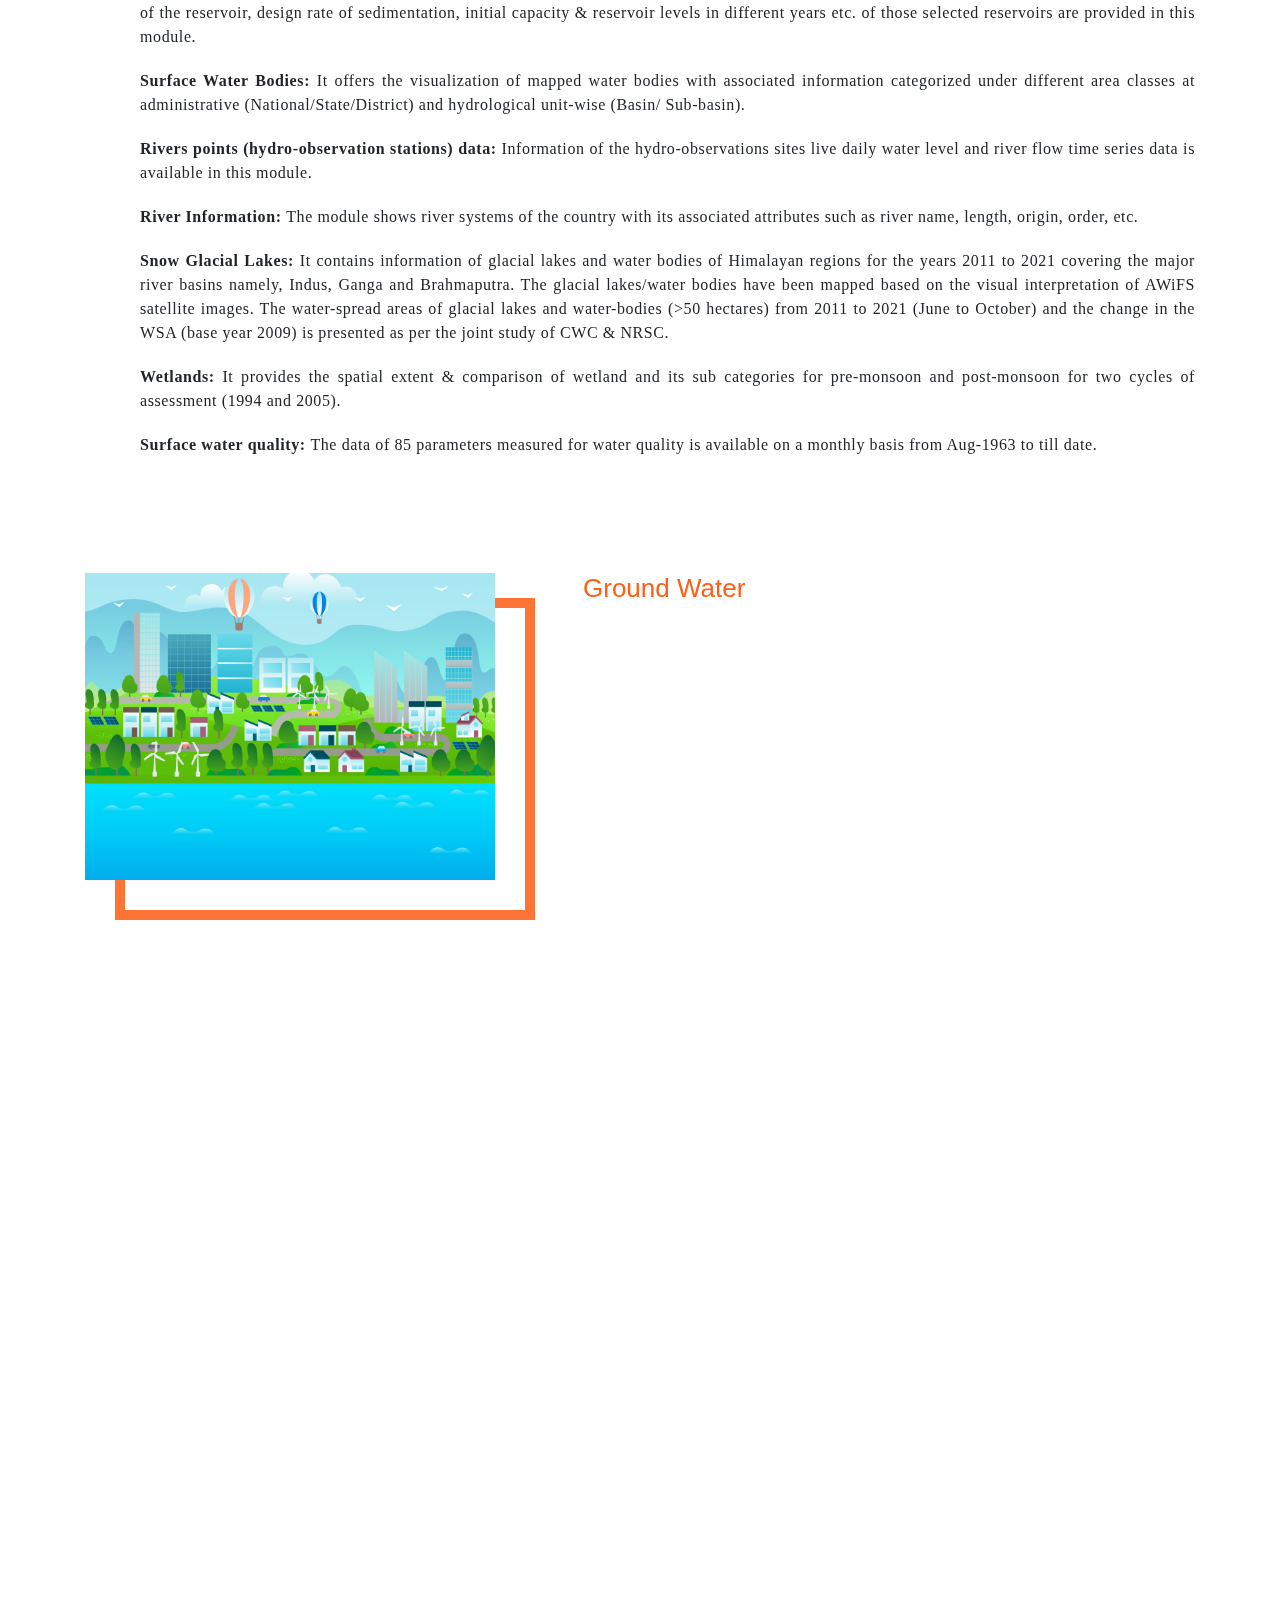
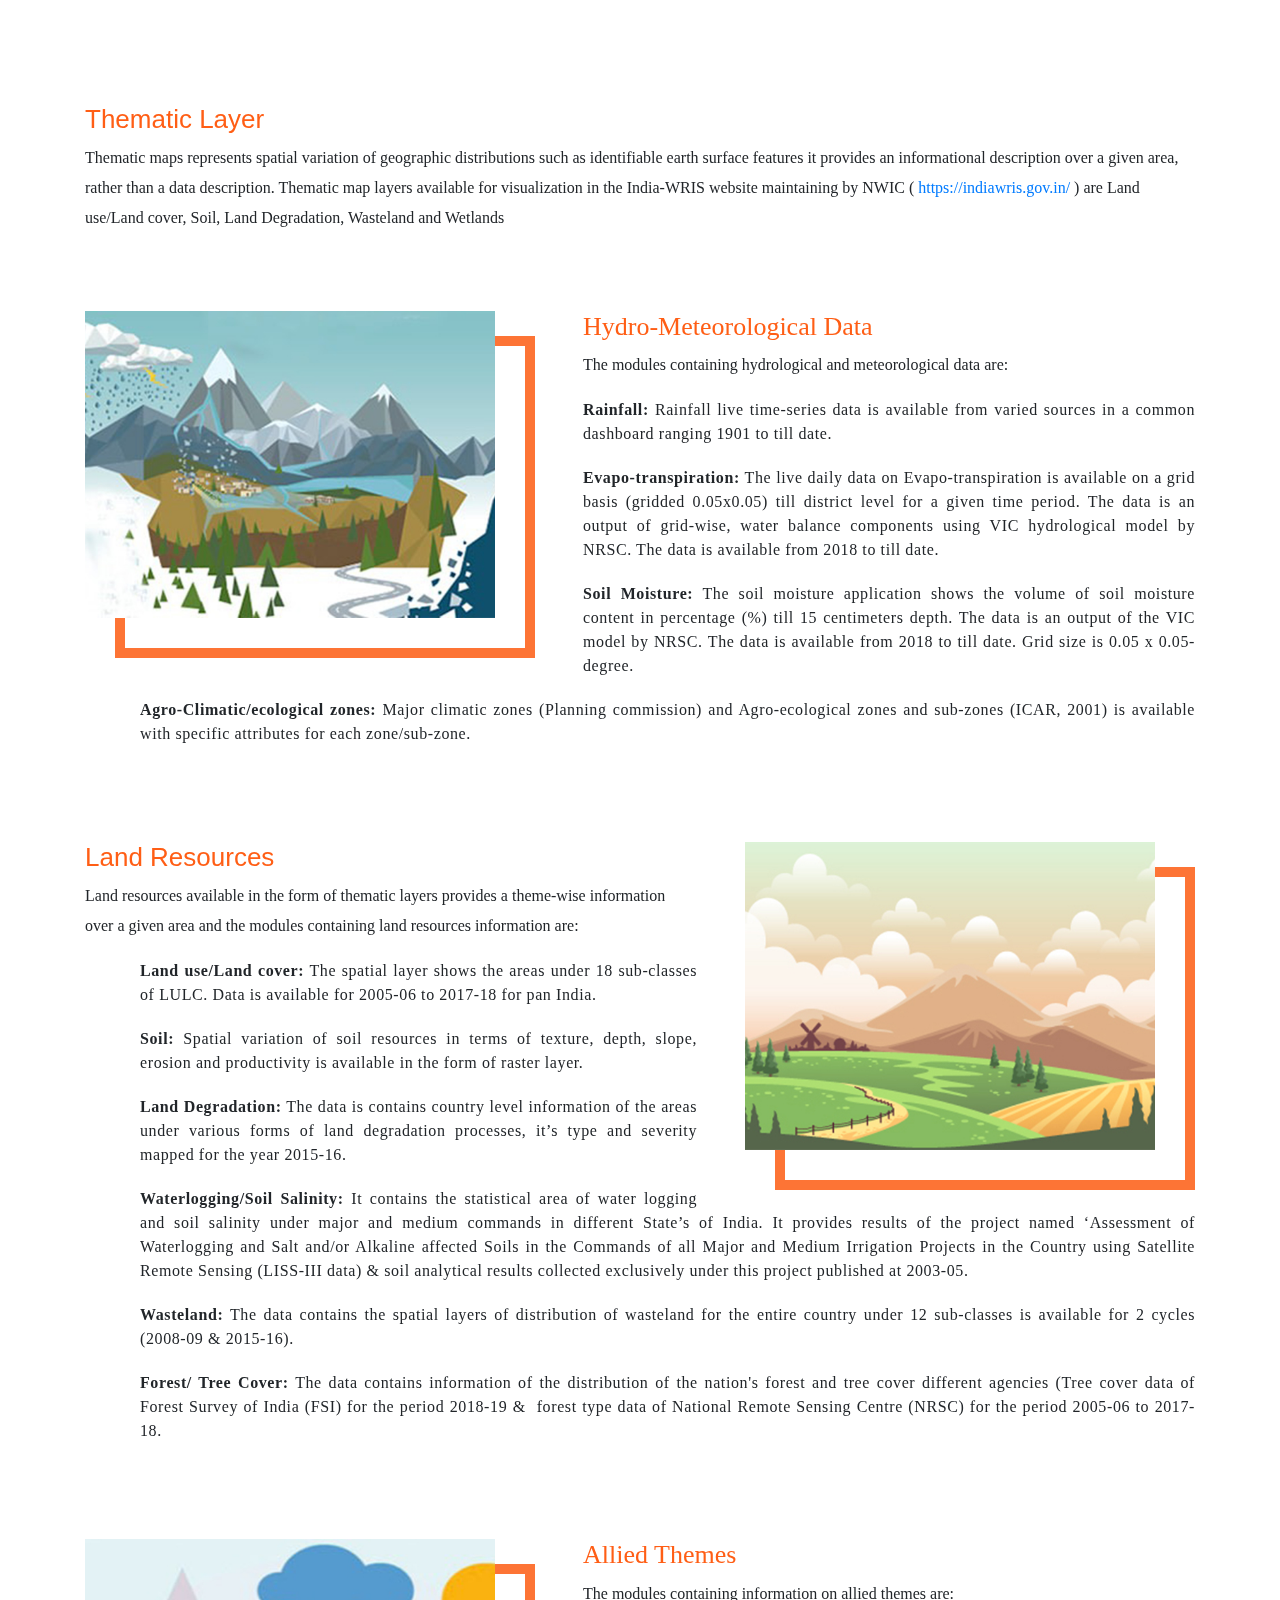
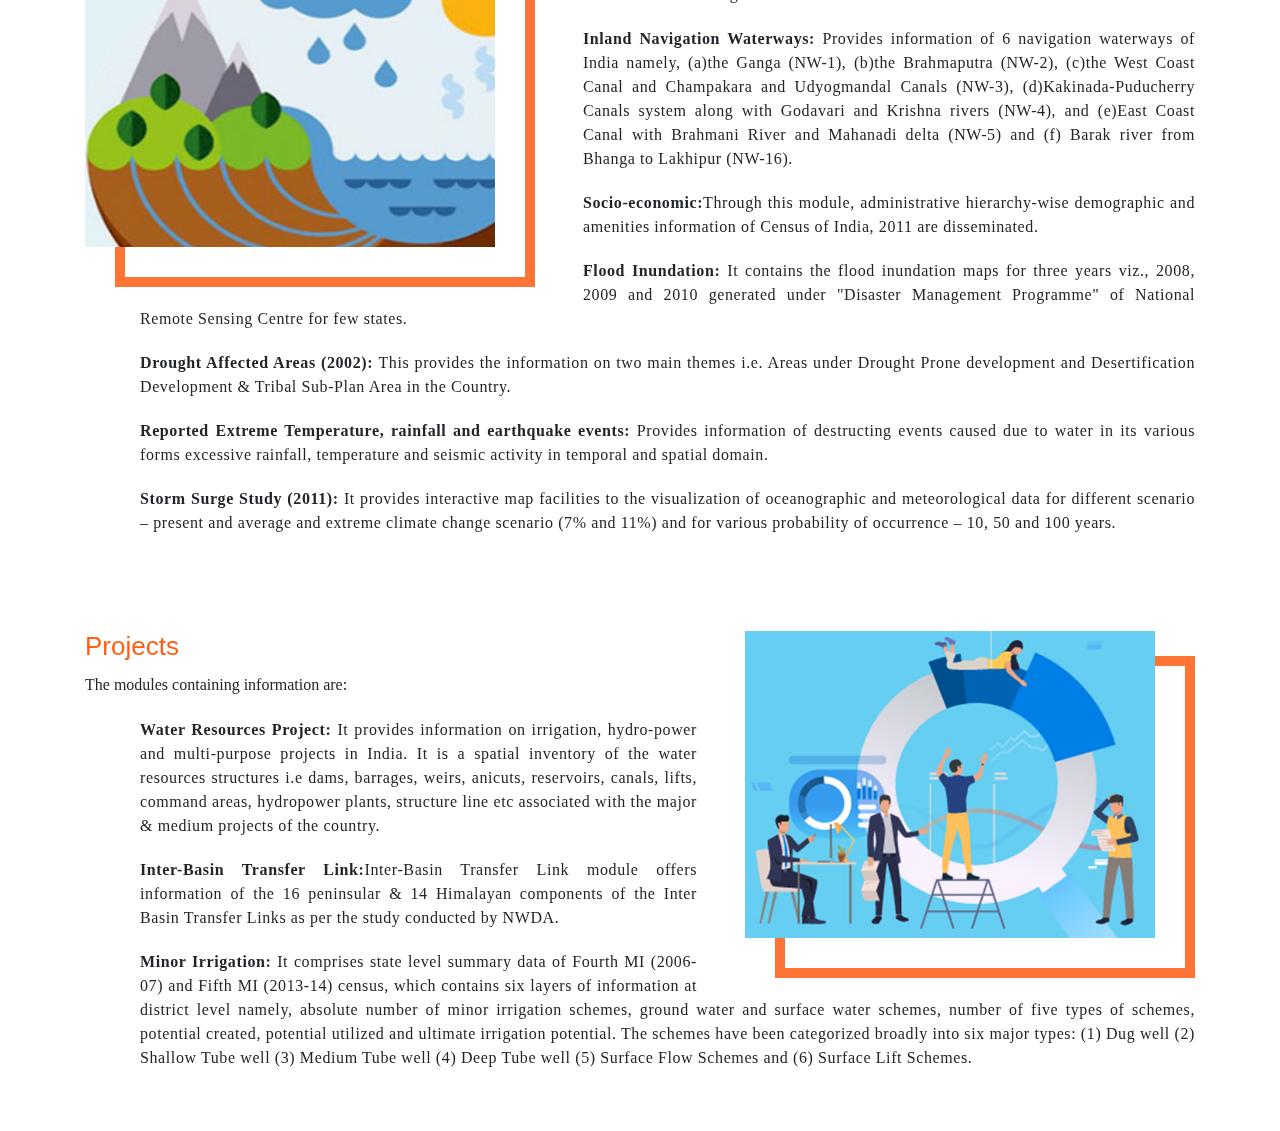
==== commit 1094bc2a: "too many changes" ====
--- a/index.html
+++ b/index.html
@@ -27,9 +27,9 @@
         <div class="collapse navbar-collapse" id="navbarNavAltMarkup">
             <div class="navbar-nav">
             <a class="nav-item nav-link active" href="#">Home <span class="sr-only">(current)</span></a>
-            <a class="nav-item nav-link" href="#">Data</a>
+            <a class="nav-item nav-link" href="data.html">Data</a>
             <a class="nav-item nav-link" href="#">Pricing</a>
-            <a class="nav-item nav-link disabled" href="#">Disabled</a>
+            
             </div>
         </div>
     </nav>
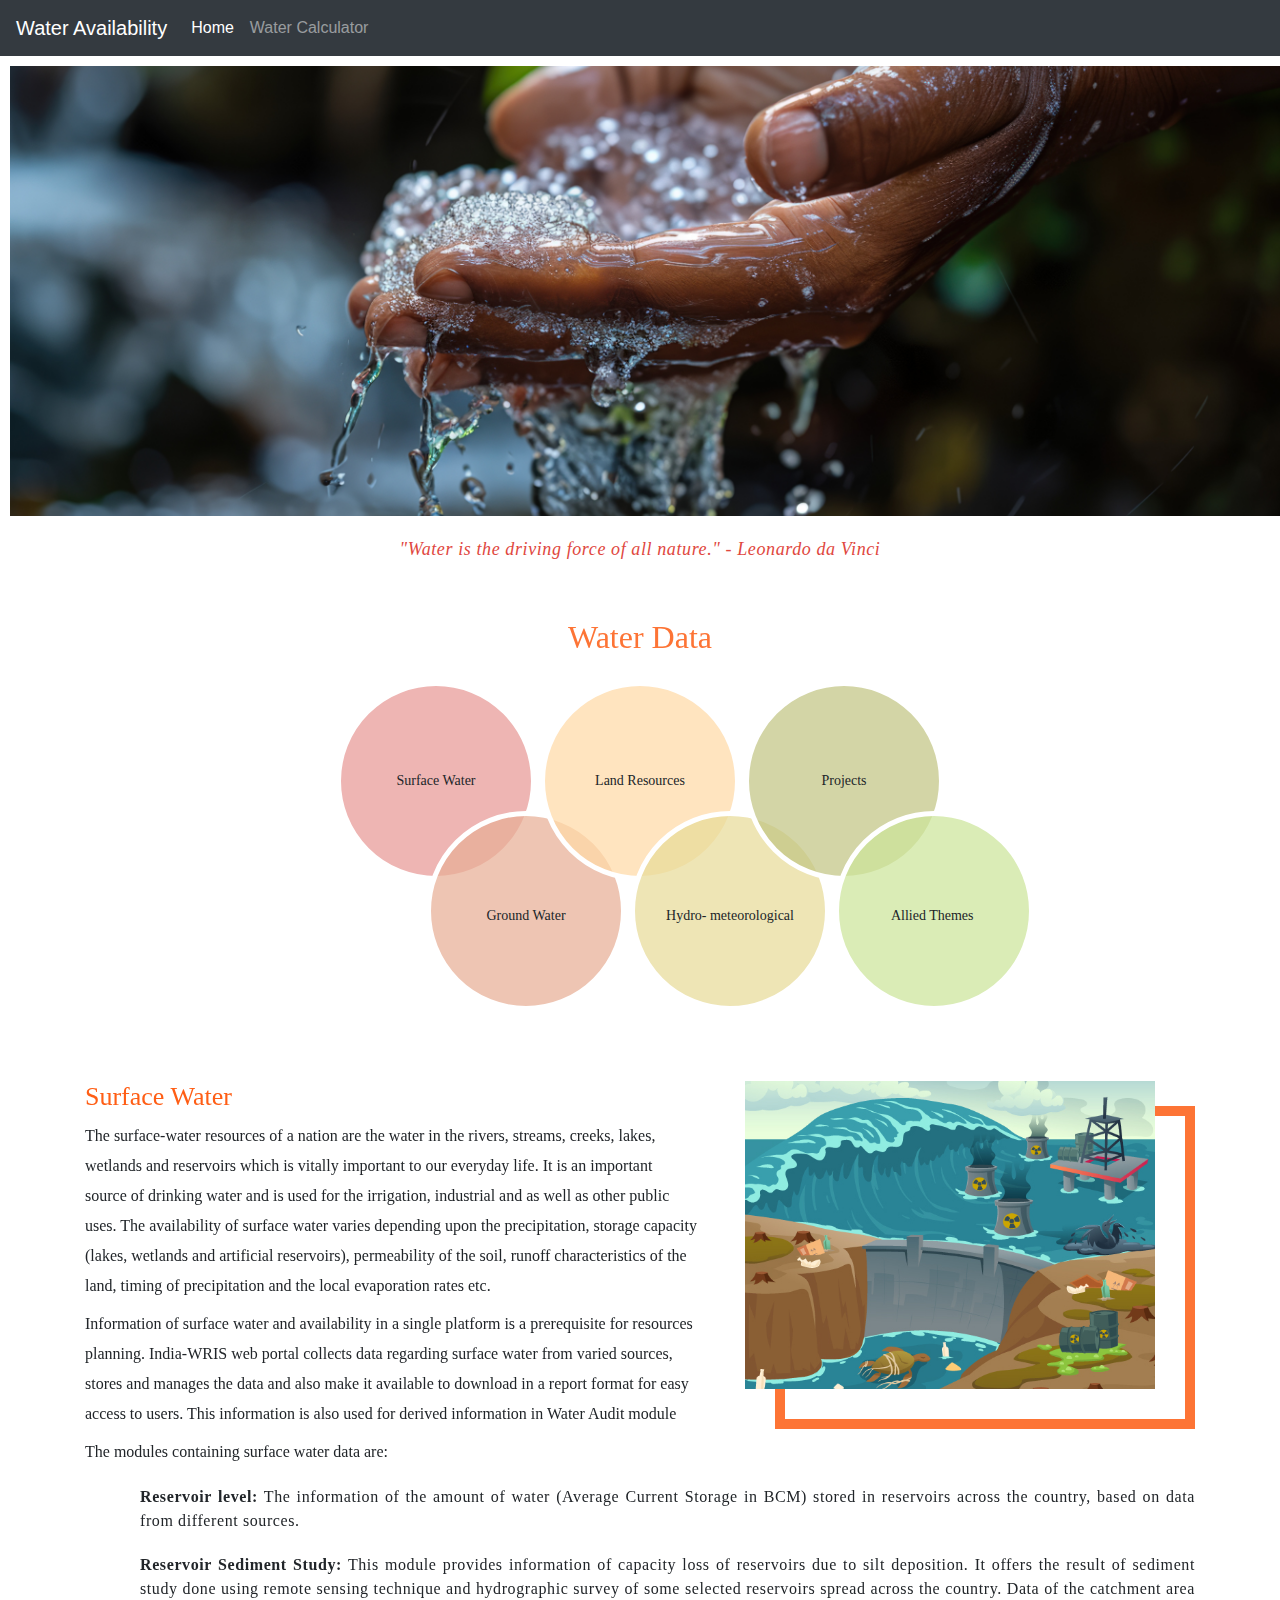
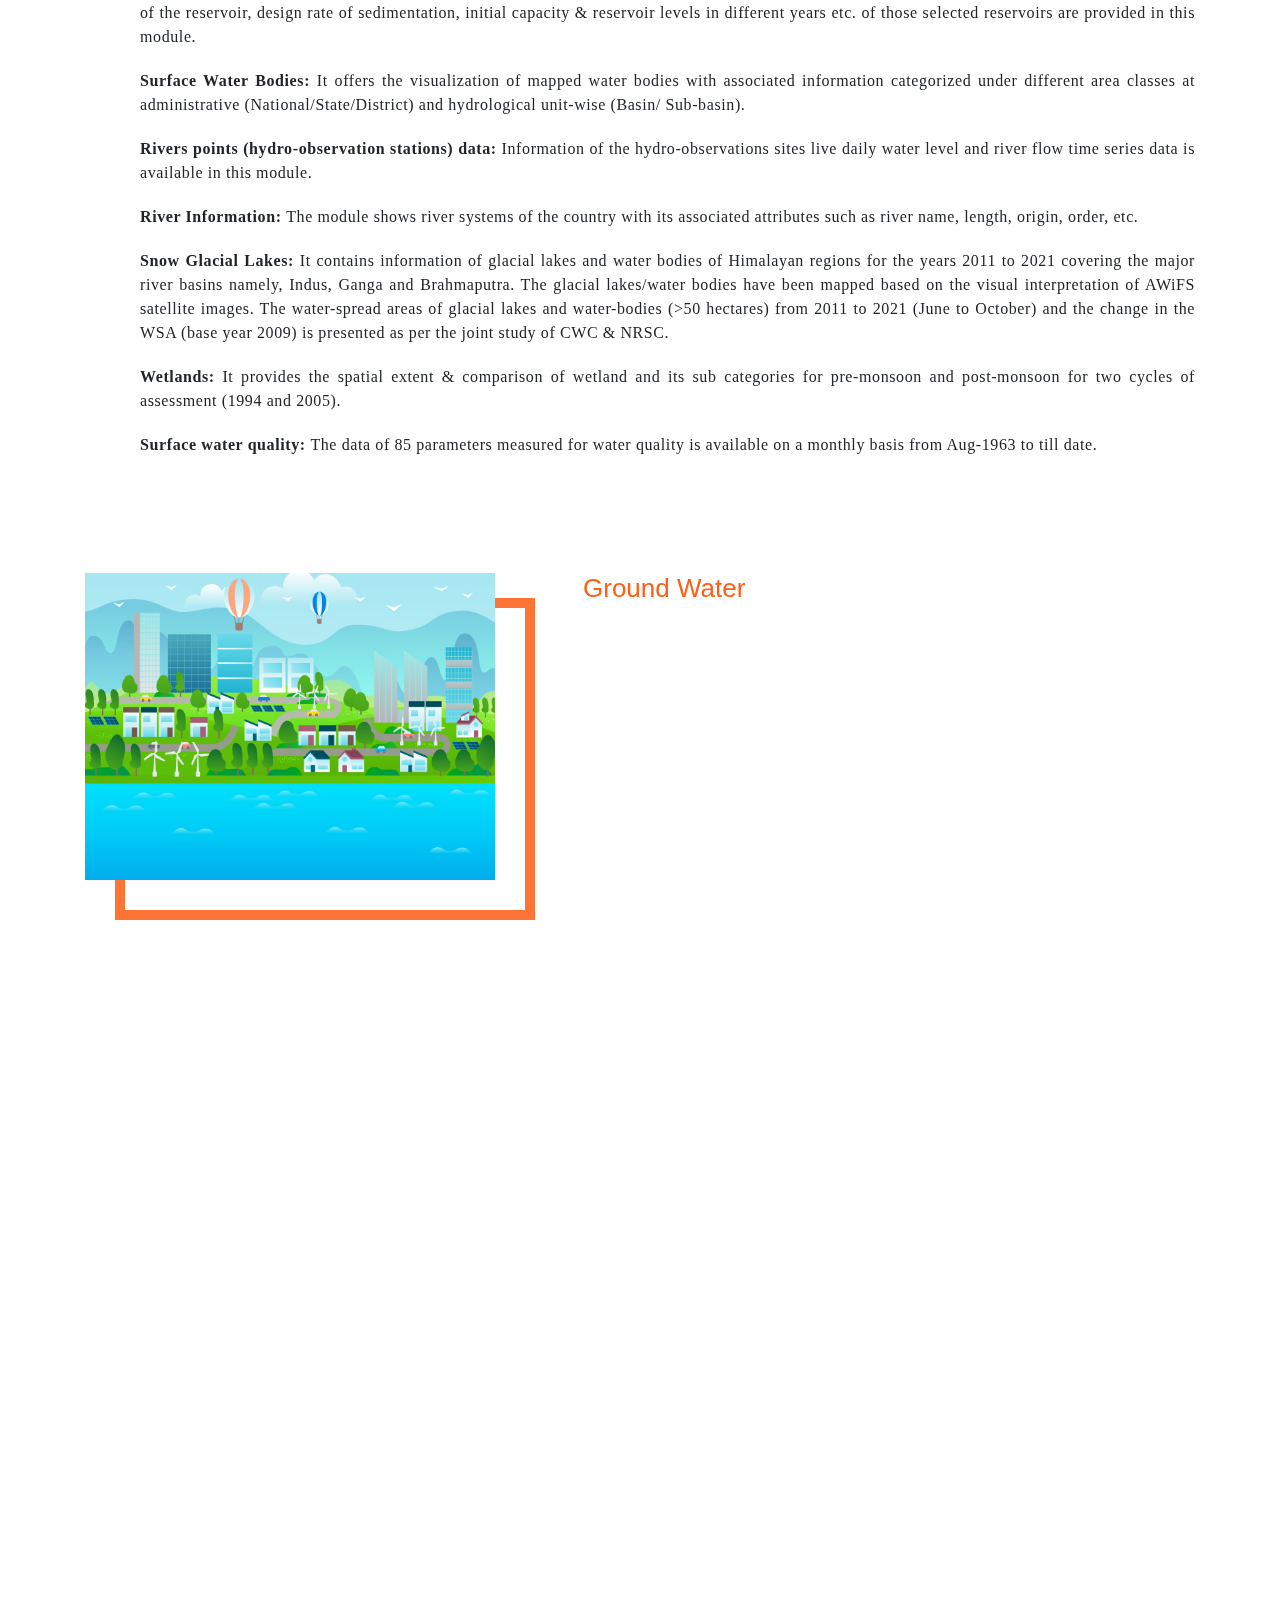
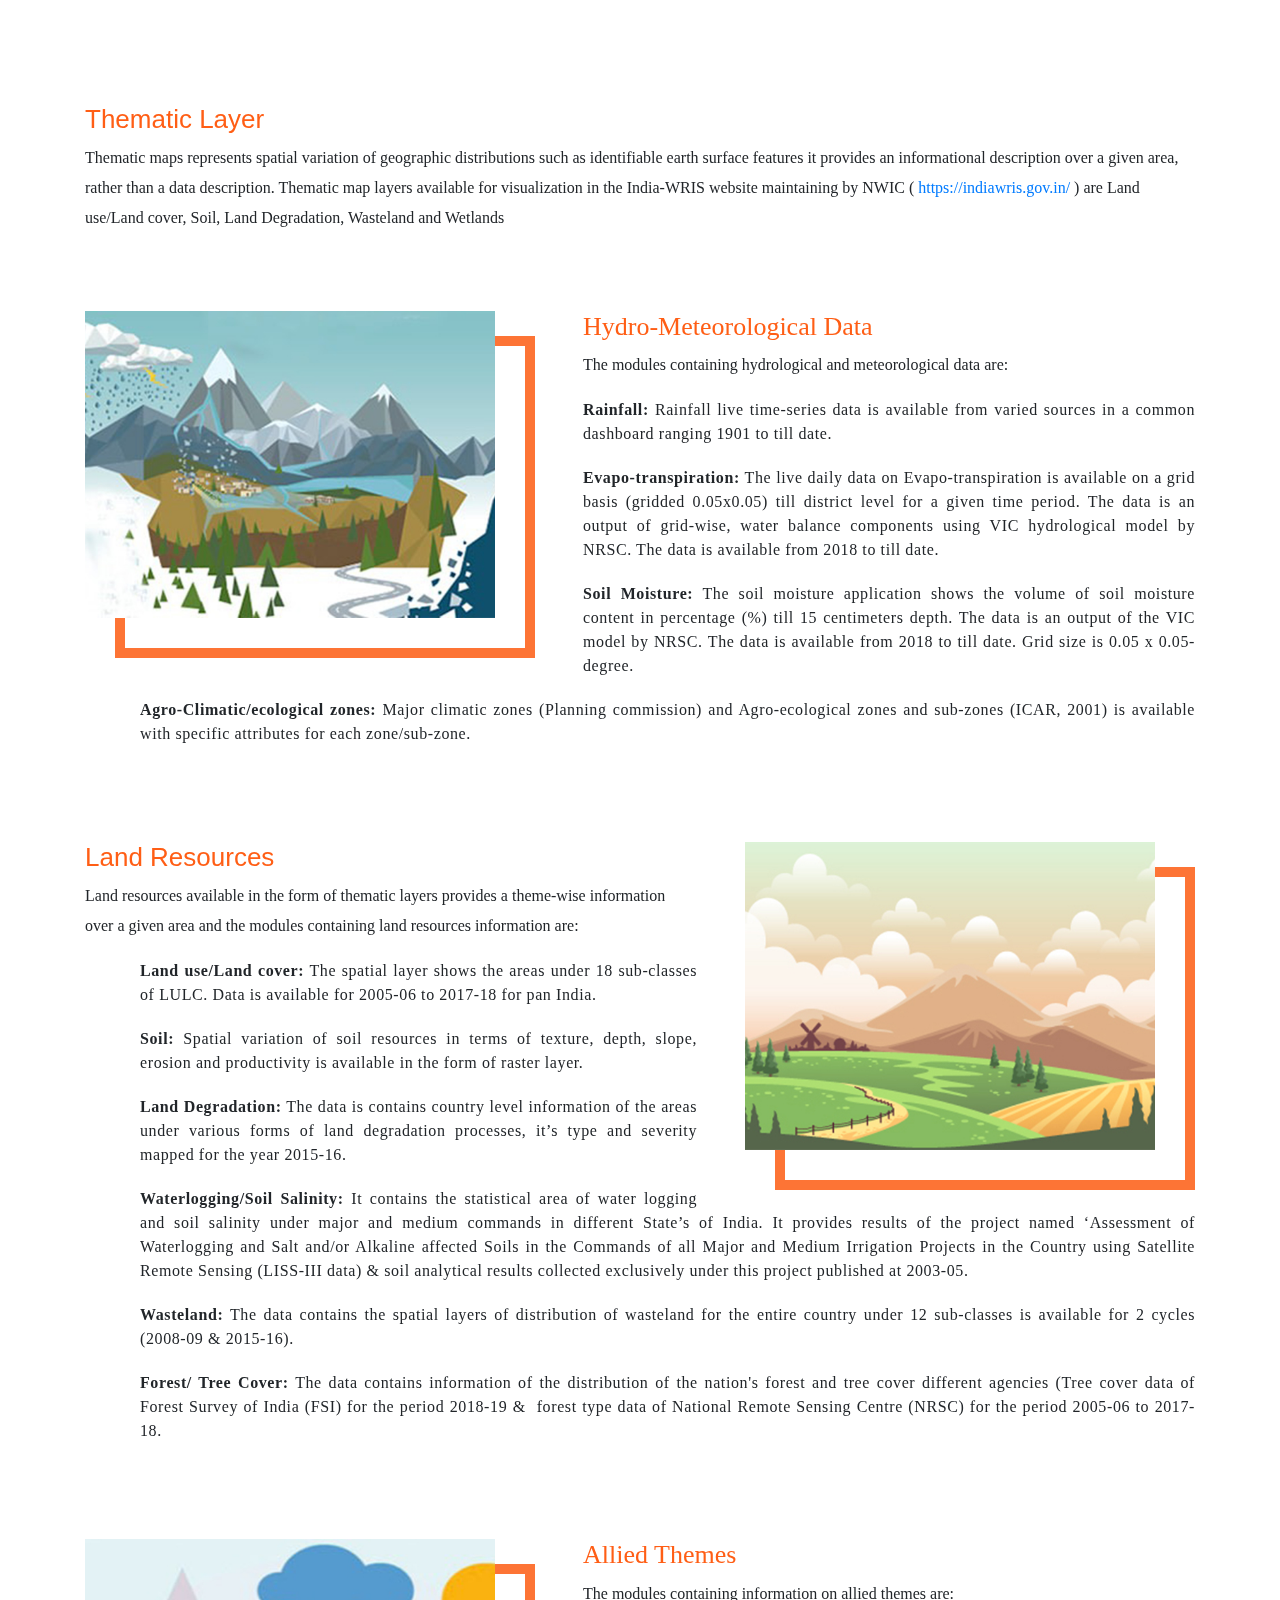
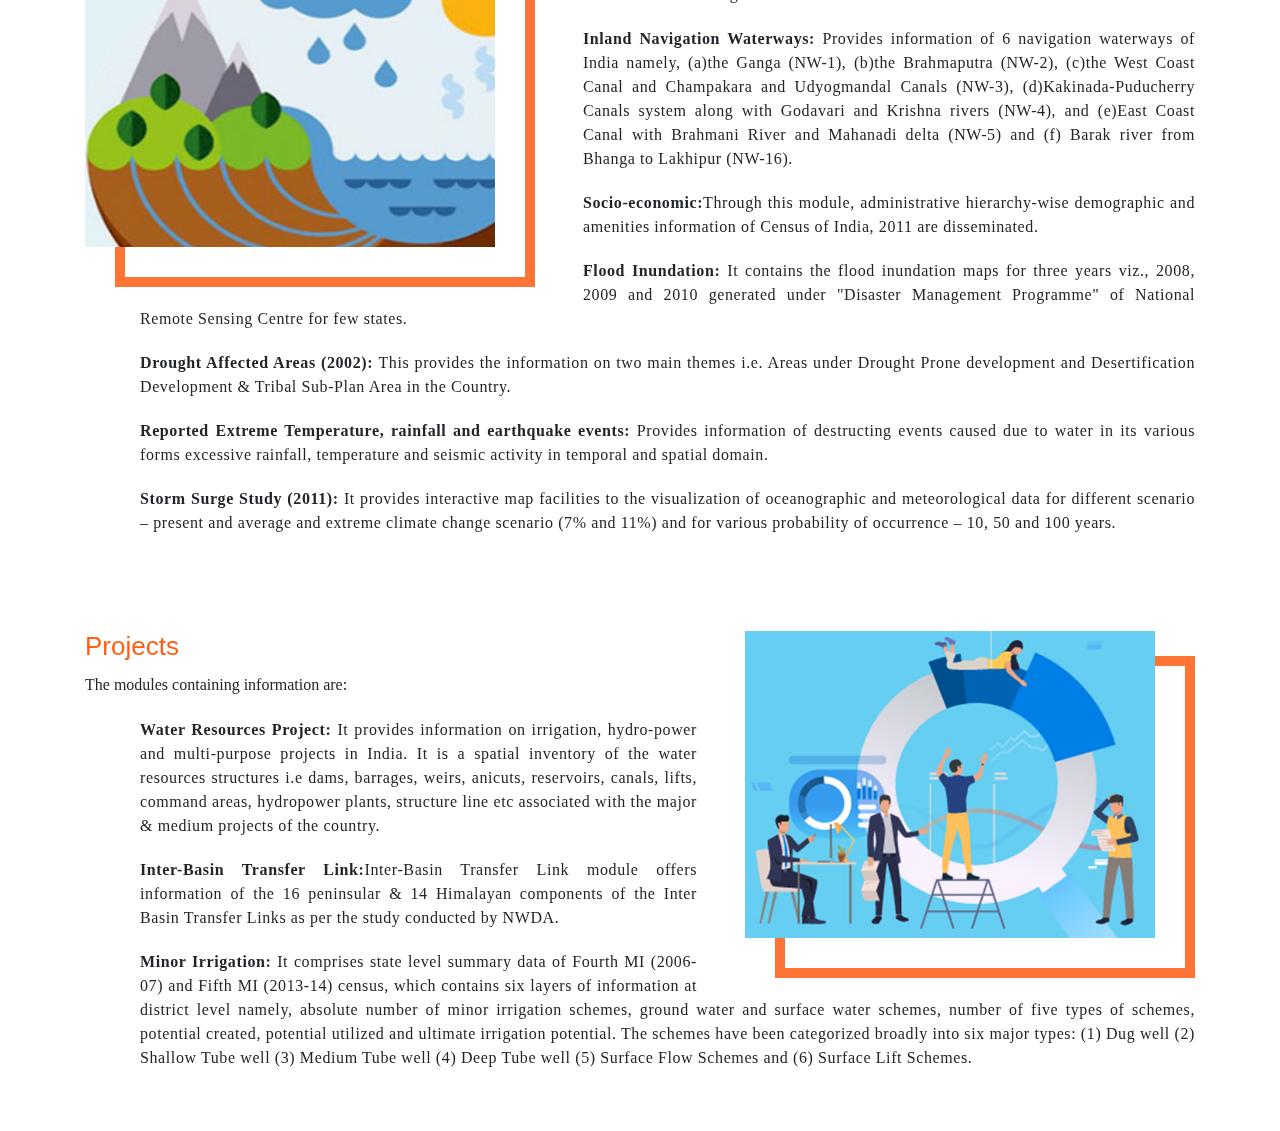
==== commit ea6746dc: "finally the website is done. and working" ====
--- a/index.html
+++ b/index.html
@@ -20,15 +20,15 @@
 <body>
     <!-- Original Navbar -->
     <nav class="navbar navbar-expand-lg navbar-dark bg-dark">
-        <a class="navbar-brand" href="#">Navbar</a>
+        <a class="navbar-brand" href="#">Water Availability</a>
         <button class="navbar-toggler" type="button" data-toggle="collapse" data-target="#navbarNavAltMarkup" aria-controls="navbarNavAltMarkup" aria-expanded="false" aria-label="Toggle navigation">
         <span class="navbar-toggler-icon"></span>
         </button>
         <div class="collapse navbar-collapse" id="navbarNavAltMarkup">
             <div class="navbar-nav">
             <a class="nav-item nav-link active" href="#">Home <span class="sr-only">(current)</span></a>
-            <a class="nav-item nav-link" href="data.html">Data</a>
-            <a class="nav-item nav-link" href="#">Pricing</a>
+            <a class="nav-item nav-link" href="c.html">Water Calculator</a>
+            
             
             </div>
         </div>
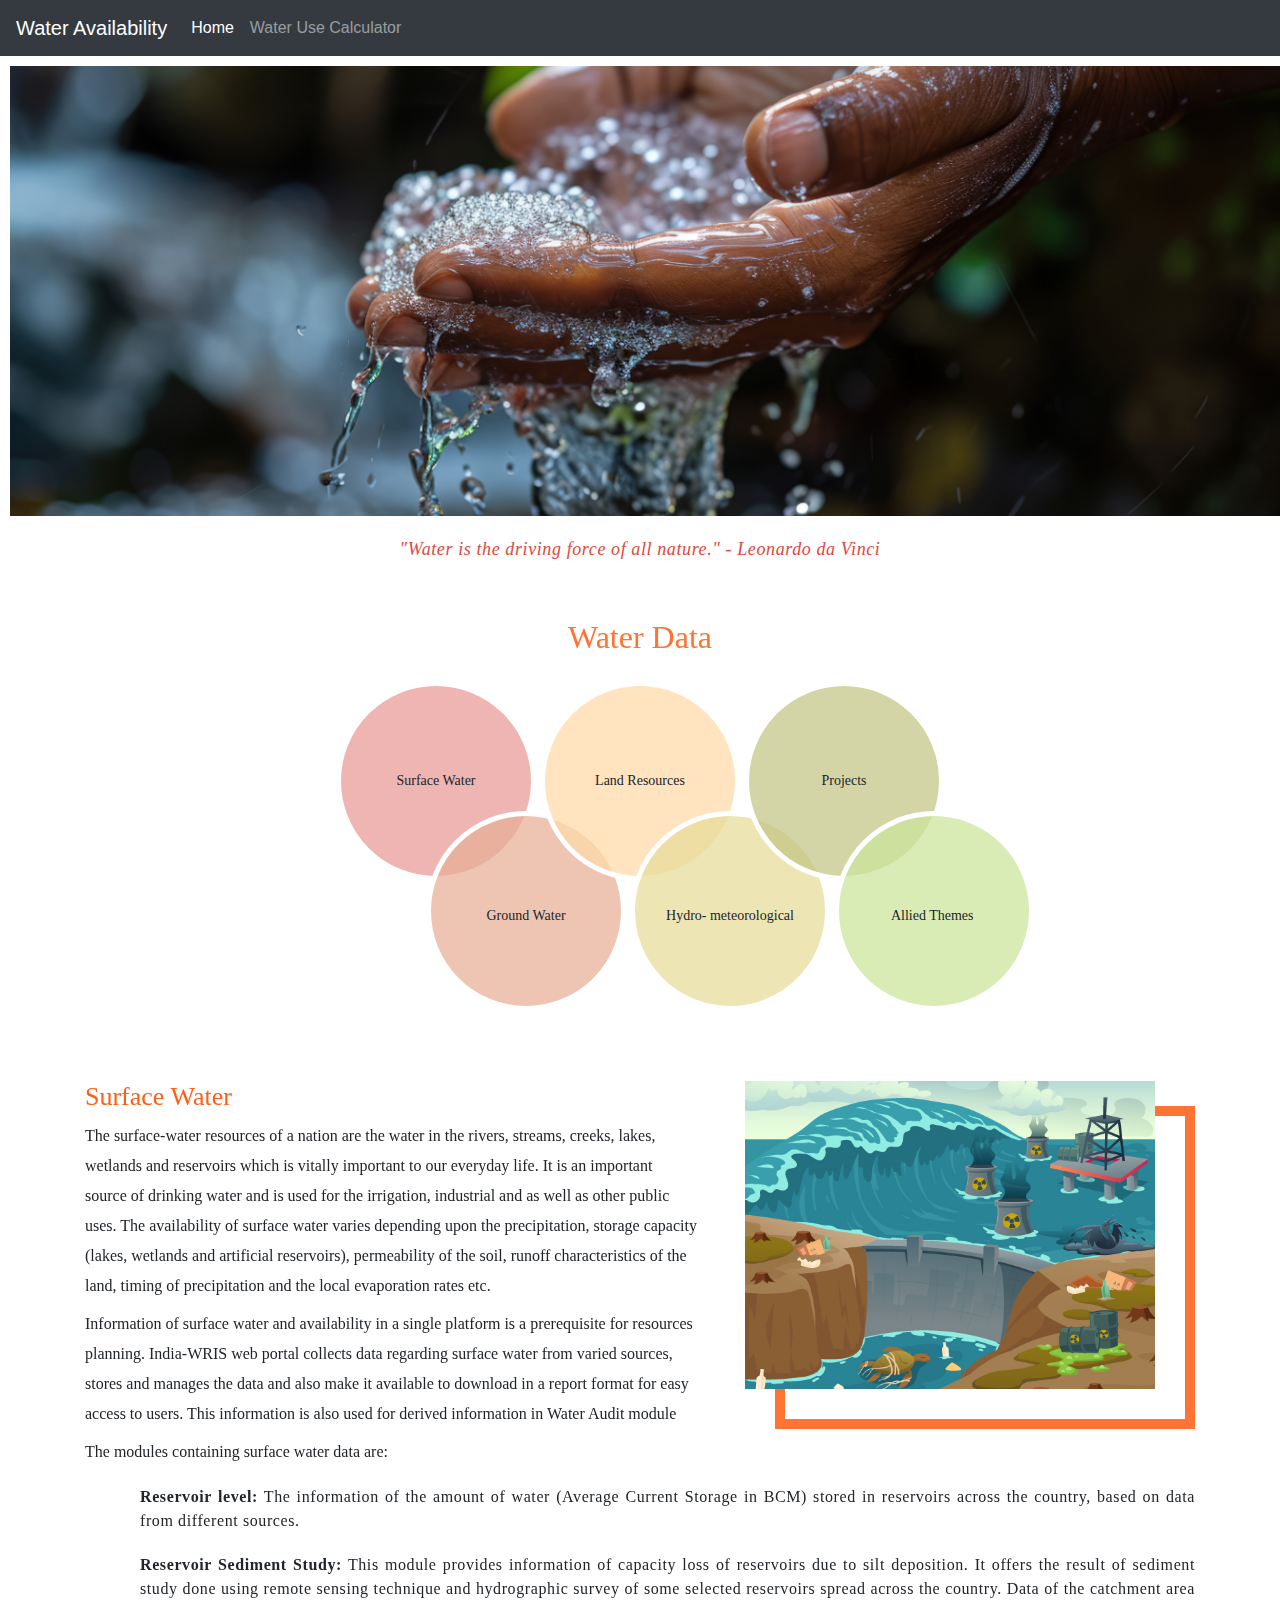
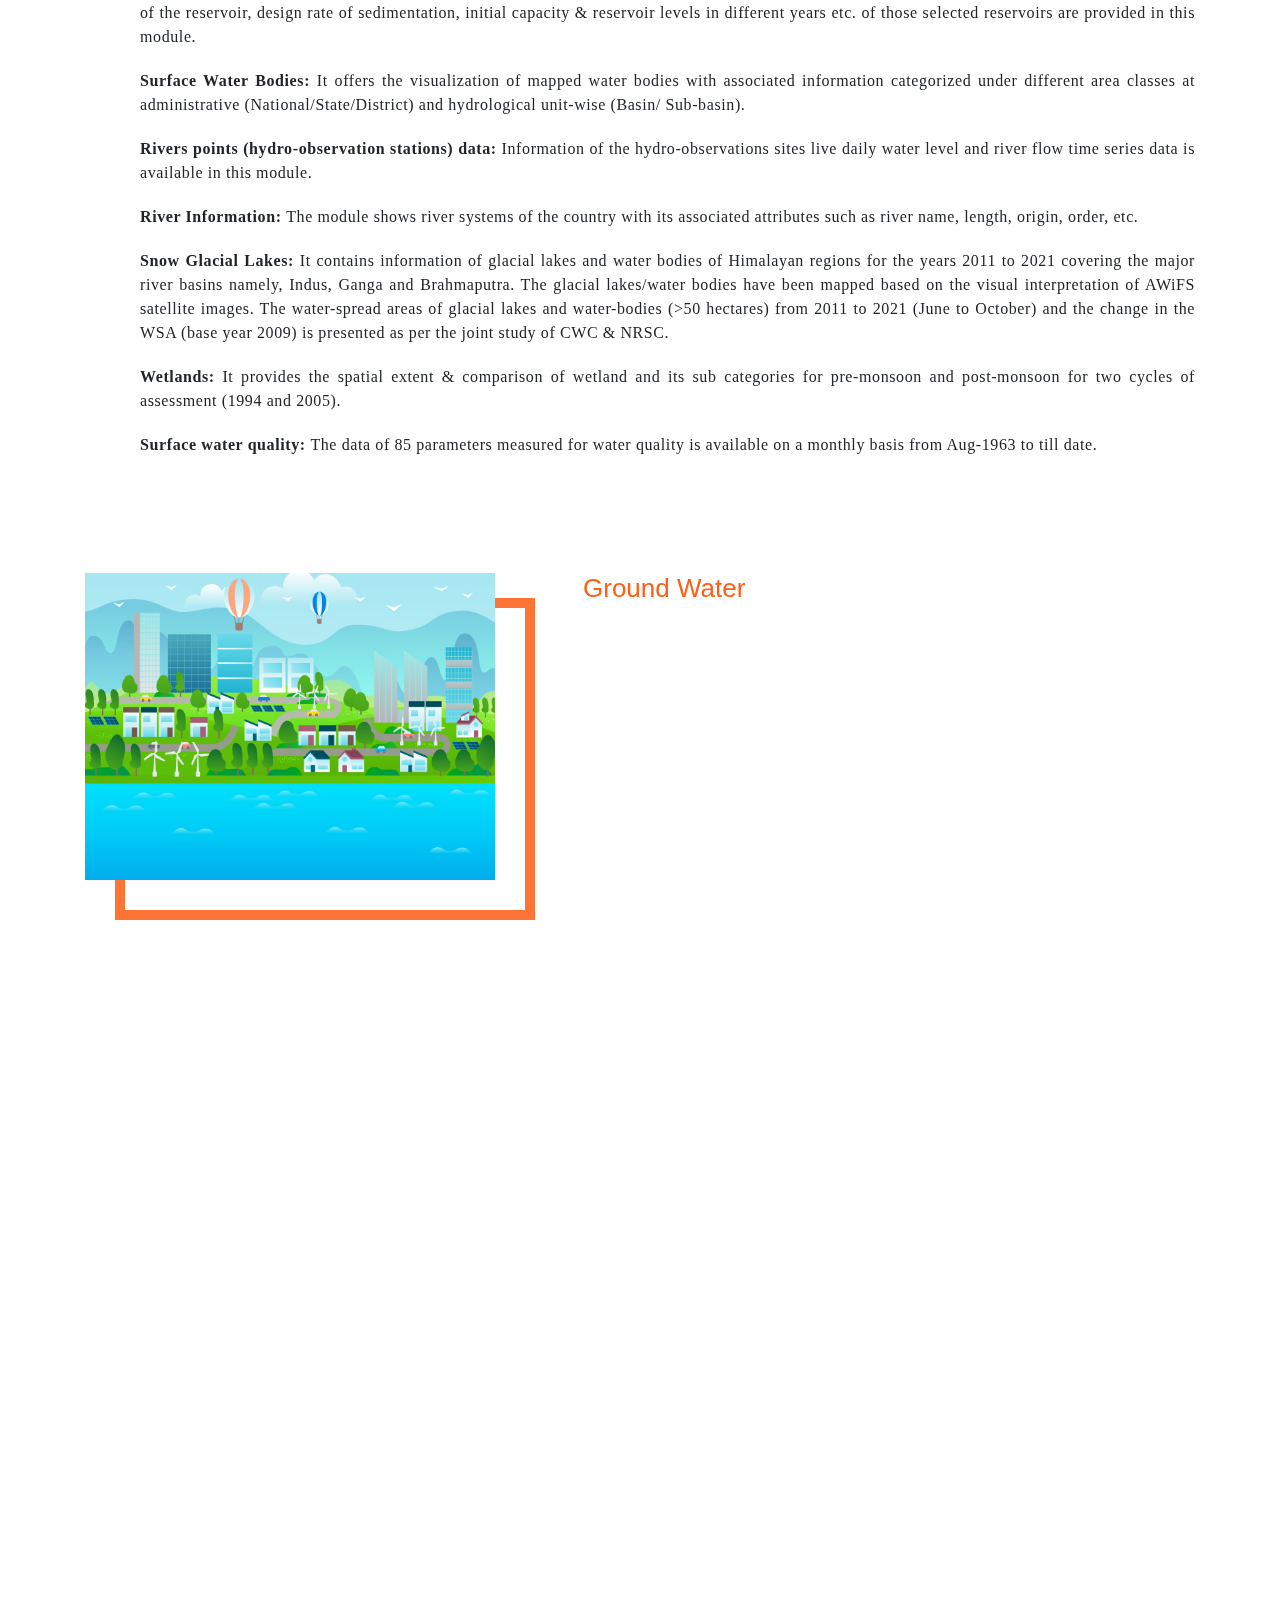
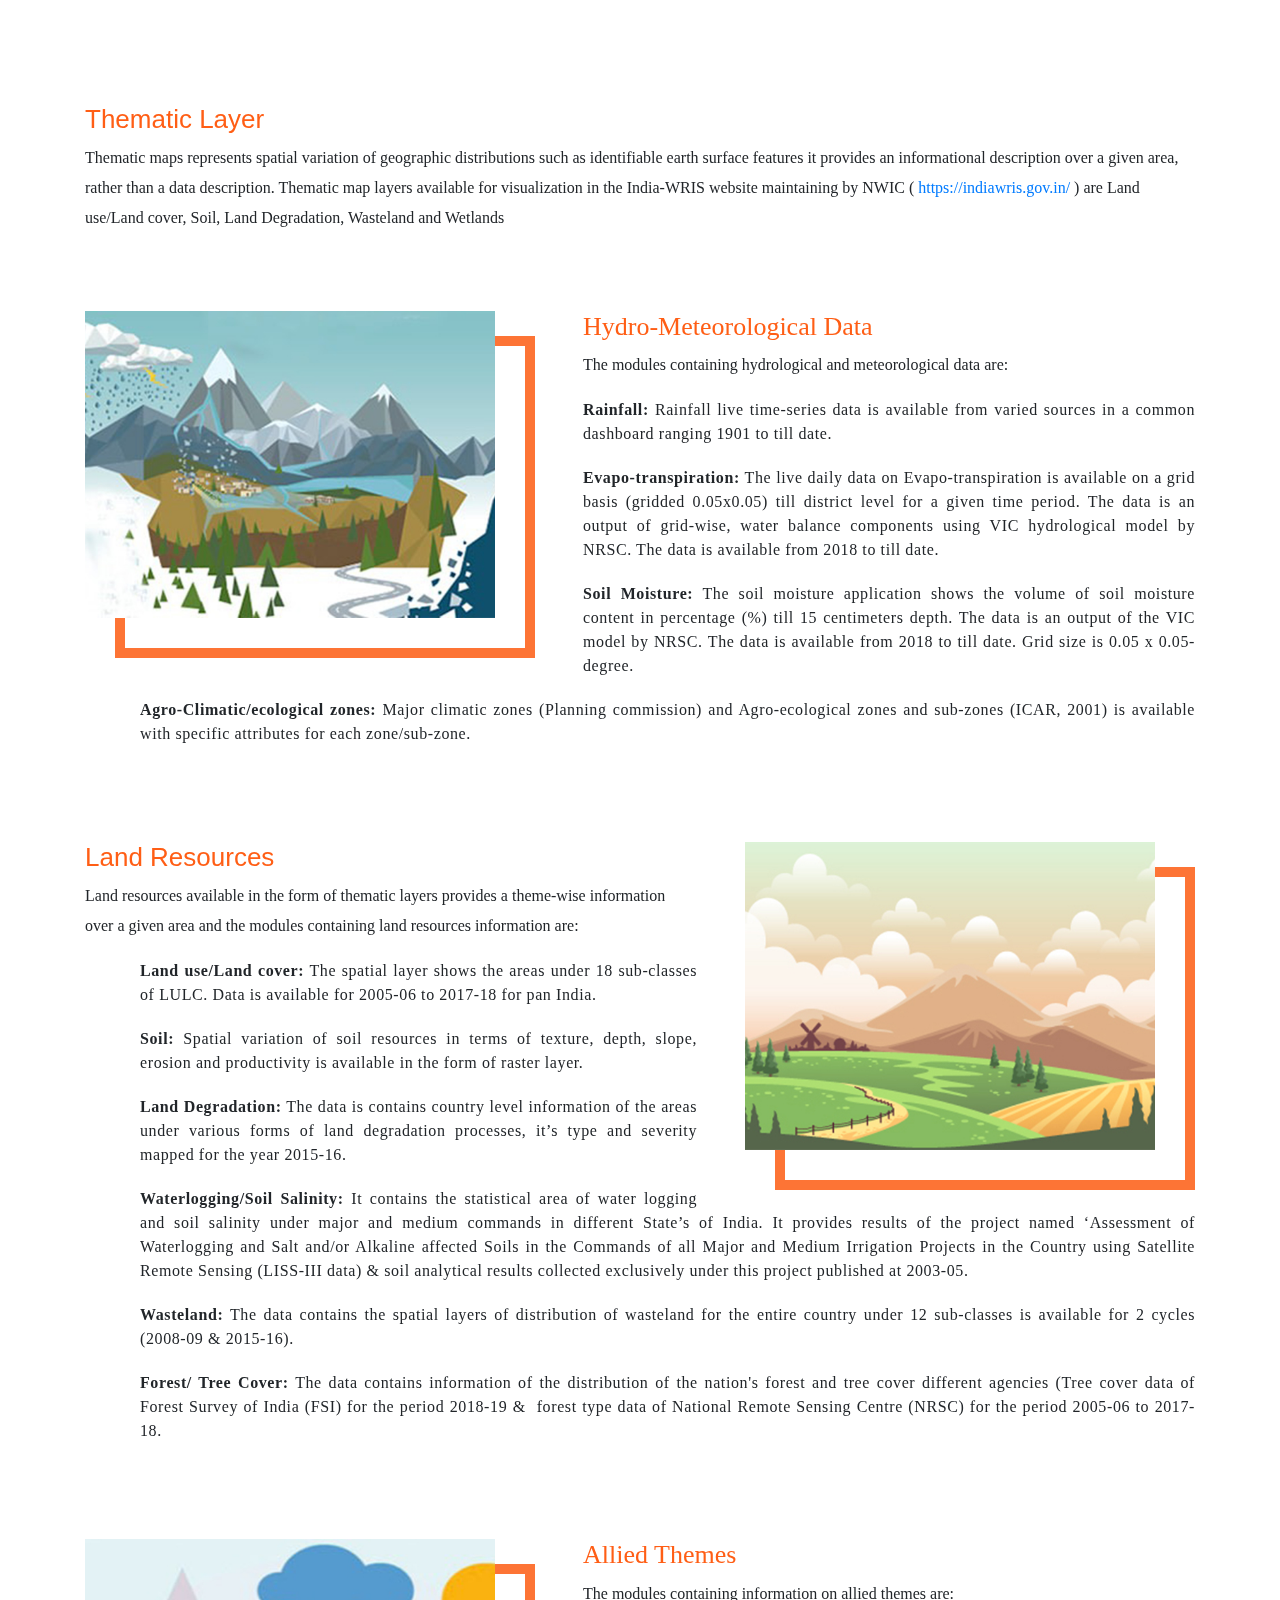
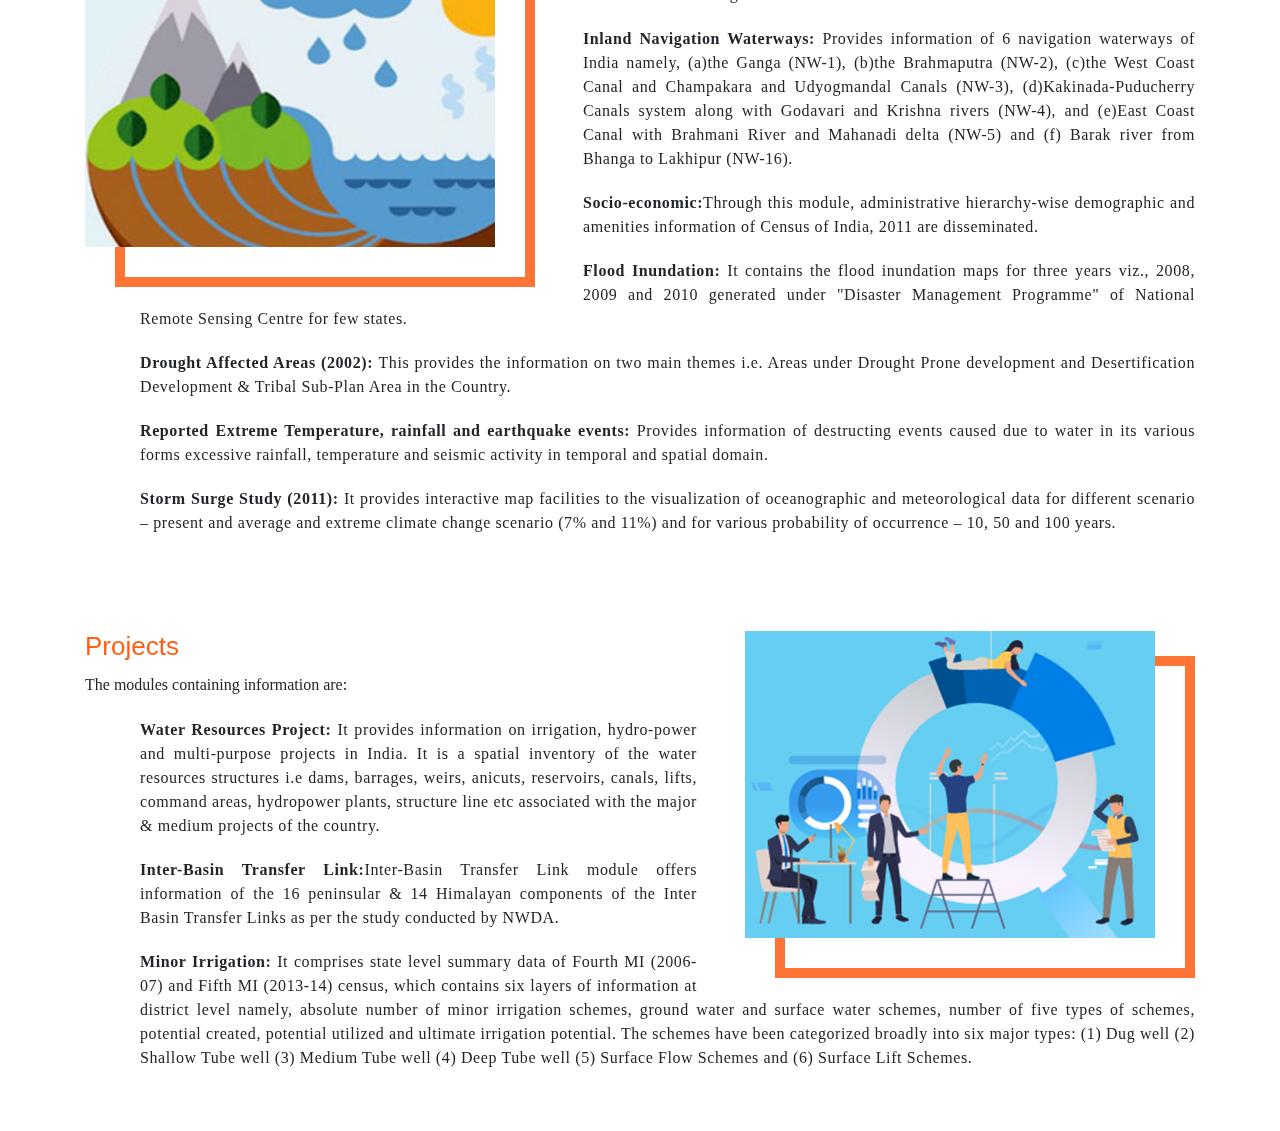
==== commit 964cf046: "just updated the water use calculator" ====
--- a/index.html
+++ b/index.html
@@ -27,7 +27,7 @@
         <div class="collapse navbar-collapse" id="navbarNavAltMarkup">
             <div class="navbar-nav">
             <a class="nav-item nav-link active" href="#">Home <span class="sr-only">(current)</span></a>
-            <a class="nav-item nav-link" href="c.html">Water Calculator</a>
+            <a class="nav-item nav-link" href="c.html">Water Use Calculator</a>
             
             
             </div>
